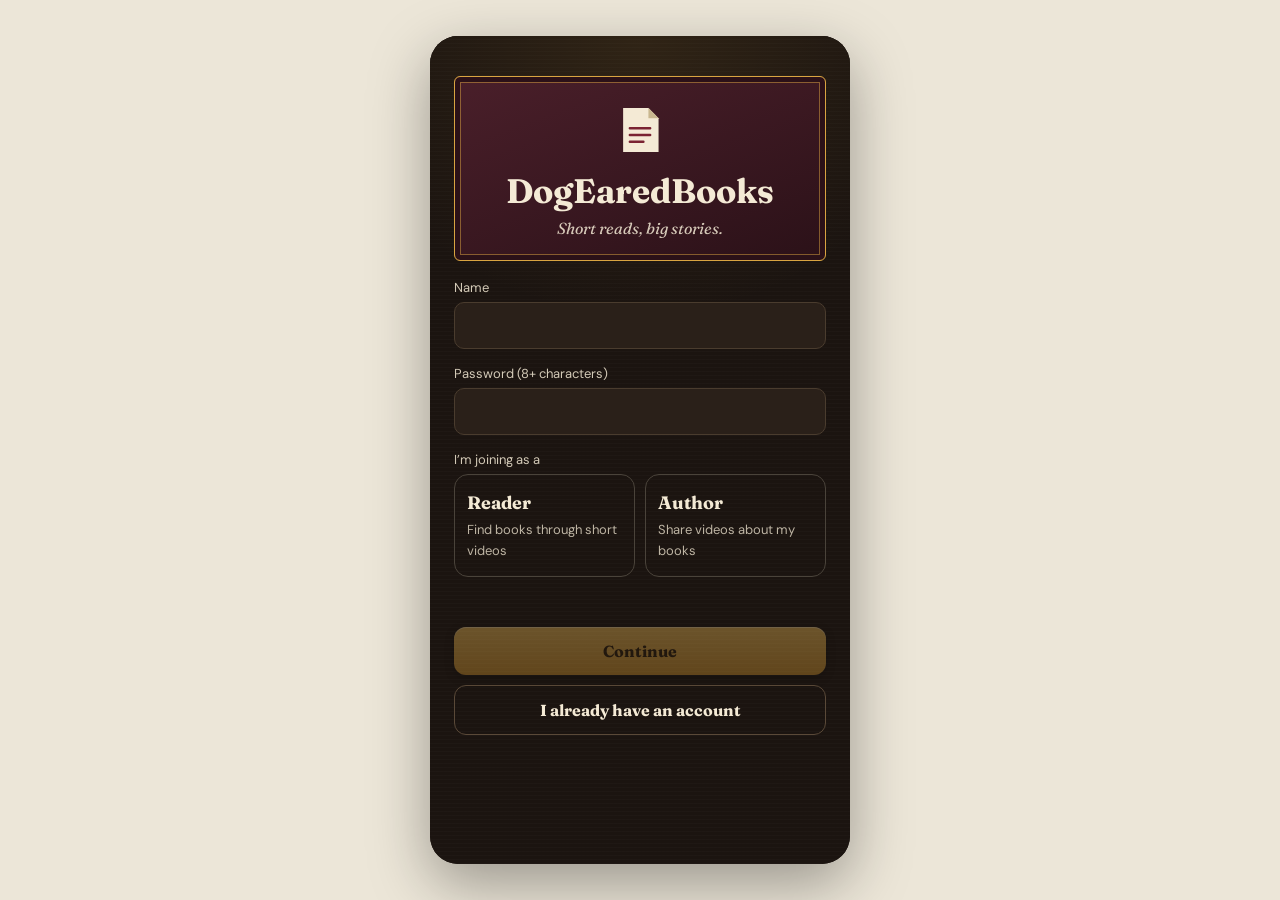
==== index.html @ e0ec37c7 "start" ====
<!DOCTYPE html>
<html lang="en">
<head>
<meta charset="utf-8">
<meta name="viewport" content="width=device-width, initial-scale=1, viewport-fit=cover">
<title>DogEaredBooks</title>
<link rel="icon" href="data:image/svg+xml,%3Csvg xmlns='http://www.w3.org/2000/svg' viewBox='0 0 64 64'%3E%3Cpath d='M12 6h30l12 12v40H12z' fill='%23f4ead5'/%3E%3Cpath d='M42 6v12h12z' fill='%23c9b78f'/%3E%3Cpath d='M20 30h24M20 38h24M20 46h16' stroke='%237a2332' stroke-width='3' stroke-linecap='round'/%3E%3C/svg%3E">
<link href="https://fonts.googleapis.com/css2?family=Fraunces:ital,opsz,wght@0,9..144,500;0,9..144,700&family=DM+Sans:wght@400;500;700&display=swap" rel="stylesheet">
<style>
:root{color-scheme:light dark;--page:#ece6d8;--ink:#1d1a16;--paper:#f6efe0;--accent:#f2b134;
--serif:"Fraunces",Georgia,serif;--sans:"DM Sans",system-ui,-apple-system,sans-serif;
box-sizing:border-box;padding-top:env(safe-area-inset-top,0px);padding-bottom:env(safe-area-inset-bottom,0px)}
@media (prefers-color-scheme:dark){:root:not([data-theme="light"]){--page:#0f0e0c;--ink:#f1ead9}}
:root[data-theme="dark"]{--page:#0f0e0c;--ink:#f1ead9}
*{box-sizing:border-box;margin:0}
html,body{height:100%}
body{background:var(--page);color:var(--ink);font-family:var(--sans);display:flex;justify-content:center;align-items:center}
.phone{position:relative;width:100%;max-width:420px;height:100%;max-height:880px;background:#111;overflow:hidden;color:var(--paper);display:flex;flex-direction:column}
@media(min-width:460px){.phone{height:92%;border-radius:28px;box-shadow:0 20px 60px rgba(0,0,0,.35)}}
.top{position:absolute;top:0;left:0;right:0;z-index:5;display:flex;justify-content:center;gap:20px;padding:16px 0 8px;font-weight:500;font-size:15px;text-shadow:0 1px 6px rgba(0,0,0,.5)}
.top button{background:none;border:0;color:inherit;opacity:.65;font:inherit;padding:4px 2px;cursor:pointer;border-bottom:2px solid transparent}
.top button[aria-selected=true]{opacity:1;border-color:var(--paper)}
.view{flex:1;min-height:0;display:none;position:relative}
.view.on{display:block}
#feed{height:100%;overflow-y:auto;scroll-snap-type:y mandatory;scrollbar-width:none}
#feed::-webkit-scrollbar{display:none}
.card{height:100%;scroll-snap-align:start;scroll-snap-stop:always;position:relative;padding:76px 70px 96px 24px;display:flex;flex-direction:column;justify-content:center;overflow:hidden}
.card video{position:absolute;inset:0;width:100%;height:100%;object-fit:cover;background:#000}
.scrim{position:absolute;inset:0;background:linear-gradient(transparent 55%,rgba(0,0,0,.7));pointer-events:none}
.genre{position:relative;font-size:13px;font-weight:500;opacity:.85;margin-bottom:14px}
.quote{font-family:var(--serif);font-weight:500;font-size:clamp(22px,6vw,29px);line-height:1.32;max-width:34ch}
.quote.long{font-size:clamp(19px,5vw,23px)}
.card.vid .genre{position:absolute;top:62px;left:24px;margin:0;background:rgba(0,0,0,.45);padding:3px 10px;border-radius:99px}
.meta{position:absolute;left:24px;right:80px;bottom:26px}
.who{display:flex;align-items:center;gap:10px;margin-bottom:6px}
.av{width:36px;height:36px;border-radius:50%;background:var(--paper);color:#222;display:grid;place-items:center;font-family:var(--serif);font-weight:700}
.follow{border:1.5px solid var(--paper);background:none;color:inherit;border-radius:99px;padding:3px 12px;font:inherit;font-size:13px;cursor:pointer}
.follow.on{background:var(--paper);color:#222}
.book{font-size:14px;opacity:.92}.book i{font-family:var(--serif)}
.cap{font-size:14px;margin-bottom:6px;line-height:1.35}
.rail{position:absolute;right:12px;bottom:92px;display:flex;flex-direction:column;gap:18px;align-items:center}
.rail button{background:none;border:0;color:inherit;font:inherit;font-size:12px;display:flex;flex-direction:column;align-items:center;gap:3px;cursor:pointer}
.ic{width:46px;height:46px;border-radius:50%;background:rgba(255,255,255,.16);display:grid;place-items:center;transition:transform .15s,background .15s}
.rail button:active .ic{transform:scale(.88)}
.rail svg{width:24px;height:24px;fill:none;stroke:currentColor;stroke-width:2;stroke-linejoin:round;stroke-linecap:round}
.rail .on .ic{background:var(--accent);color:#222}.rail .on svg{fill:currentColor}
.page{height:100%;overflow-y:auto;padding:70px 20px 24px;background:#181613}
.page h2{font-family:var(--serif);font-size:26px;margin-bottom:4px}
.sub{opacity:.68;font-size:14px;margin-bottom:16px;line-height:1.4}
.shelf-item{display:flex;gap:12px;align-items:center;padding:12px;border-radius:10px;margin-bottom:10px}
.spine{width:8px;align-self:stretch;border-radius:3px;background:rgba(255,255,255,.55)}
.shelf-item p{font-family:var(--serif);font-size:15px;line-height:1.35}.shelf-item small{opacity:.8;font-size:12px}
.empty{padding:20px 4px;opacity:.75;line-height:1.5}
label.l{display:block;font-size:13px;margin:16px 0 6px;opacity:.85}
textarea,input[type=text],input[type=password],select{width:100%;background:#26221d;color:var(--paper);border:1px solid #3a342d;border-radius:10px;padding:12px;font:inherit;font-size:16px}
textarea{resize:none;min-height:70px}
.btn{margin-top:20px;width:100%;border:0;border-radius:12px;padding:14px;background:var(--accent);color:#222;font:inherit;font-weight:700;font-size:16px;cursor:pointer}
.btn:disabled{opacity:.4;cursor:not-allowed}
.btn.ghost{background:none;border:1px solid #4a433a;color:var(--paper);margin-top:10px}
.chips{display:flex;flex-wrap:wrap;gap:8px}
.chip{border:1.5px solid #4a433a;background:none;color:var(--paper);border-radius:99px;padding:8px 14px;font:inherit;font-size:14px;cursor:pointer}
.chip[aria-pressed=true]{background:var(--accent);border-color:var(--accent);color:#222;font-weight:700}
.roles{display:grid;grid-template-columns:1fr 1fr;gap:10px}
.role{border:1.5px solid #4a433a;background:none;color:var(--paper);border-radius:14px;padding:16px 12px;font:inherit;text-align:left;cursor:pointer}
.role b{display:block;font-family:var(--serif);font-size:18px;margin-bottom:4px}.role span{font-size:13px;opacity:.75}
.role[aria-pressed=true]{border-color:var(--accent);background:rgba(242,177,52,.14)}
.drop{display:grid;place-items:center;text-align:center;border:1.5px dashed #5a5247;border-radius:14px;min-height:120px;cursor:pointer;padding:14px;font-size:14px;opacity:.9}
.drop input{display:none}
#w-prev{width:100%;max-height:260px;border-radius:12px;background:#000;display:none;margin-top:10px}
.trow{margin-bottom:18px}
.trow div{display:flex;justify-content:space-between;font-size:15px;margin-bottom:6px}
.trow output{opacity:.75;font-size:13px}
input[type=range]{width:100%;accent-color:var(--accent);height:28px}
#auth{position:absolute;inset:0;z-index:40;background:#181613;padding:40px 24px 24px;overflow-y:auto}
#auth h1{font-family:var(--serif);font-size:34px;margin-bottom:6px}
.sheet{position:absolute;left:0;right:0;bottom:0;height:62%;background:#1f1c18;border-radius:20px 20px 0 0;z-index:20;transform:translateY(100%);transition:transform .25s;display:flex;flex-direction:column;padding:16px}
.sheet.open{transform:none}
.sheet header{display:flex;justify-content:space-between;align-items:center;margin-bottom:10px;font-weight:700}
.sheet header button{background:none;border:0;color:inherit;font-size:22px;cursor:pointer}
.cmts{flex:1;overflow-y:auto;font-size:14px;line-height:1.4}
.cmts div{padding:8px 0;border-bottom:1px solid #2f2a24}.cmts b{margin-right:6px}
.send{display:flex;gap:8px;margin-top:10px}
.send button{border:0;border-radius:10px;background:var(--accent);color:#222;font-weight:700;padding:0 16px;font:inherit;cursor:pointer}
.toast{position:absolute;left:50%;top:64px;transform:translateX(-50%) translateY(-20px);background:var(--paper);color:#222;padding:8px 16px;border-radius:99px;font-size:14px;opacity:0;pointer-events:none;transition:.25s;z-index:60;white-space:nowrap}
.toast.show{opacity:1;transform:translateX(-50%)}
button:focus-visible,input:focus-visible,textarea:focus-visible,select:focus-visible,.drop:focus-within{outline:2px solid var(--accent);outline-offset:2px}
.ph{display:flex;gap:14px;align-items:center;margin-bottom:16px}.ph h2{margin:0}.ph small{opacity:.7}
.av.big{width:64px;height:64px;font-size:28px}
.stats{display:flex;gap:8px;margin-bottom:16px}.stats div{flex:1;background:#26221d;border-radius:12px;padding:10px;text-align:center;font-size:12px}.stats b{display:block;font-size:20px;font-family:var(--serif)}
.ptabs{display:flex;border-bottom:1px solid #3a342d;margin-bottom:14px}.ptabs button{flex:1;background:none;border:0;border-bottom:2px solid transparent;color:var(--paper);opacity:.6;padding:10px 0;font:inherit;cursor:pointer}.ptabs button[aria-selected=true]{opacity:1;border-color:var(--accent)}
.snip{border-radius:14px;padding:18px;margin-bottom:12px}.snip p{font-family:var(--serif);font-size:18px;line-height:1.4;margin:6px 0 10px}.snip small{opacity:.8}
.vgrid{display:grid;grid-template-columns:1fr 1fr;gap:10px}.vt video{width:100%;aspect-ratio:9/16;object-fit:cover;background:#000;border-radius:10px}.vt small{display:block;margin-top:4px;opacity:.8;font-size:12px}
.frow{display:flex;align-items:center;gap:10px;padding:8px 0}
.err{color:#ff9d8a;font-size:14px;min-height:20px;margin-top:10px}
.aname{background:none;border:0;color:inherit;font:inherit;font-weight:700;padding:0;cursor:pointer;text-decoration:underline;text-decoration-color:rgba(255,255,255,.4);text-underline-offset:3px}
.quote{white-space:pre-line;overflow-y:auto;min-height:0;overscroll-behavior:contain;scrollbar-width:thin}
.quote.xl{font-size:15px;line-height:1.5;max-width:none}
.snip p{white-space:pre-line}
.back{background:none;border:0;color:var(--paper);font:inherit;font-size:15px;cursor:pointer;padding:4px 0;margin-bottom:12px}
.btn.fbtn{margin:0 0 16px}
.count{font-size:12px;opacity:.65;text-align:right;margin-top:4px}
.top{gap:14px;font-size:14px}
textarea{min-height:150px}
.stale{position:absolute;left:12px;right:12px;bottom:12px;z-index:70;background:#ff9d8a;color:#2a1410;padding:10px 14px;border-radius:12px;font-size:14px;line-height:1.35}
.stale[hidden]{display:none}
.bform{margin-top:18px;padding-top:8px;border-top:1px solid #3a342d}
.shelf-item .chip{padding:6px 12px;font-size:13px}
.cvr{width:30px;height:45px;object-fit:cover;border-radius:3px;margin-right:8px;flex:none}
.cvr.big{width:48px;height:72px;margin-right:0}
.curcvr{display:flex;align-items:center;gap:12px;margin-bottom:8px}
.book{display:flex;align-items:center}
input[type=number]{width:100%;background:#26221d;color:var(--paper);border:1px solid #3a342d;border-radius:10px;padding:12px;font:inherit;font-size:16px}
input[type=file]{width:100%;font:inherit;font-size:14px;color:var(--paper)}
.ptabs button{font-size:13px}
.top{gap:18px}
.rd2{display:flex;gap:10px;align-items:flex-start;font-size:14px;line-height:1.4;cursor:pointer}
.rd2 input{width:20px;height:20px;accent-color:var(--accent);flex:none}
.rd{display:flex;flex-direction:column;align-items:center;gap:3px;font-size:11px;cursor:pointer;min-width:34px}
.rd input{width:22px;height:22px;accent-color:var(--accent)}
.isread{opacity:.65}
.delbtn{margin-top:8px;padding:6px 12px;font-size:13px}
.vt .delbtn{margin-top:4px}
/* ---- book theme: library-at-night palette, parchment pages, brass accents ---- */
:root{--paper:#f4ead5;--accent:#d9a441;--burgundy:#7a2332}
@media (prefers-color-scheme:dark){:root:not([data-theme="light"]){--page:#120d0a}}
:root[data-theme="dark"]{--page:#120d0a}
.phone{background:#1b1410}
.page,#auth{background-color:#1b1410;background-image:radial-gradient(120% 55% at 50% 0%,rgba(217,164,65,.11),transparent 62%),repeating-linear-gradient(0deg,rgba(255,255,255,.014) 0 1px,transparent 1px 4px)}
.page h2,#auth h1,.sheet header,.endbox h3{font-family:var(--serif)}
.page>h2{font-size:28px;letter-spacing:-.2px}
.page>h2::after{content:"";display:block;width:46px;height:2px;margin-top:8px;background:var(--accent);border-radius:2px}
.top{background:linear-gradient(rgba(27,20,16,.92),rgba(27,20,16,0));padding-bottom:16px}
.top button{font-family:var(--serif);font-size:15px;letter-spacing:.2px}
.top button[aria-selected=true]{border-color:var(--accent)}
.av{background:var(--burgundy);color:var(--accent);border:1.5px solid var(--accent)}
.ic{background:rgba(27,20,16,.55);border:1px solid rgba(217,164,65,.35);backdrop-filter:blur(3px)}
.rail .on .ic{background:var(--accent);border-color:var(--accent);color:#2b2118}
.follow{border-color:var(--accent);color:var(--accent)}
.follow.on{background:var(--accent);color:#2b2118}
.btn{font-family:var(--serif);background:linear-gradient(#e4b455,#c98f2e);color:#2b1c0b;box-shadow:0 1px 0 rgba(255,255,255,.35) inset,0 3px 8px rgba(0,0,0,.35)}
.btn.ghost{background:none;color:var(--paper);box-shadow:none;border:1px solid #5a4938}
.chip{font-family:var(--serif);border-color:#5a4938}
textarea,input[type=text],input[type=password],input[type=number],select{background:#2a2019;border-color:#4a3c2e}
.shelf-item{border-radius:6px;border-left:6px solid rgba(255,255,255,.28);box-shadow:0 2px 8px rgba(0,0,0,.4)}
.spine{display:none}
.bact{display:flex;flex-direction:column;gap:6px}
.cvr{box-shadow:0 2px 5px rgba(0,0,0,.5)}
.stats div{background:#2a2019;border:1px solid #3d3025}
.ptabs{border-bottom-color:#4a3c2e}
.ptabs button{font-family:var(--serif)}
.sheet{background:#241b15}
.cmts div{border-color:#3d3025}
.snip{background:var(--paper);color:#2b2118;border-left:8px solid #7a2332;border-radius:4px;box-shadow:0 3px 10px rgba(0,0,0,.4)}
.snip p{font-family:var(--serif)}
.snip .chip{color:#2b2118;border-color:#b9a77f}
.card:not(.vid):not(.end)::before{content:"";position:absolute;inset:0;background:radial-gradient(120% 80% at 50% 40%,transparent 45%,rgba(0,0,0,.45));pointer-events:none}
.card:not(.vid):not(.end) .genre{font-family:var(--serif);font-variant:all-small-caps;letter-spacing:.16em;font-size:14px;text-align:center;opacity:.9}
.card:not(.vid):not(.end) .genre::before,.card:not(.vid):not(.end) .genre::after{content:"";display:inline-block;width:22px;height:1px;background:currentColor;opacity:.5;vertical-align:middle;margin:0 10px}
.card:not(.vid):not(.end) .quote{position:relative;color:#2b2118;max-width:none;padding:24px 22px 24px 28px;border-radius:3px 0 3px 3px;font-size:clamp(18px,5vw,22px);line-height:1.5;clip-path:polygon(0 0,calc(100% - 24px) 0,100% 24px,100% 100%,0 100%);background:linear-gradient(90deg,rgba(0,0,0,.18),transparent 26px),linear-gradient(225deg,transparent 50%,#c9b78f 50%) top right/24px 24px no-repeat,#f4ead5}
.card:not(.vid):not(.end) .quote.long{font-size:clamp(16px,4.4vw,19px)}
.card:not(.vid):not(.end) .quote.xl{font-size:15px;line-height:1.55}
.card:not(.vid):not(.end) .quote::first-letter{float:left;font-size:2.6em;line-height:.9;padding:3px 7px 0 0;color:#7a2332;font-weight:700}
.chbtn{margin-top:8px;border:1px solid var(--accent);background:rgba(27,20,16,.65);color:var(--paper);border-radius:99px;padding:7px 14px;font-family:var(--serif);font-size:13px;cursor:pointer;text-align:left;max-width:100%}
.card.end{background:radial-gradient(100% 60% at 50% 30%,rgba(217,164,65,.12),transparent 70%),#1b1410;align-items:center;text-align:center;padding:76px 28px}
.endbox h3{font-size:26px;margin-bottom:8px}
.endbox p{opacity:.8;line-height:1.5;margin-bottom:18px}
.orn{width:12px;height:12px;border:1.5px solid var(--accent);transform:rotate(45deg);margin:0 auto 20px}
.cover{text-align:center;padding:26px 16px 22px;margin-bottom:18px;border:1px solid var(--accent);border-radius:6px;box-shadow:inset 0 0 0 5px #2b1118,inset 0 0 0 6px rgba(217,164,65,.5);background:linear-gradient(160deg,#4a1f2a,#2b1118)}
.cover h1{margin:8px 0 4px}
.cover .tag{font-family:var(--serif);font-style:italic;opacity:.85;margin:0}
.page.reader{background:#efe3c8;background-image:none;color:#2b2118}
.rbar{display:flex;justify-content:space-between;align-items:center;margin-bottom:6px}
.reader .back,.reader .chip{color:#2b2118}
.reader .chip{border-color:#b9a77f}
.rpage{font-family:var(--serif);line-height:1.7;max-width:34em;margin:0 auto}
.rkick{font-variant:all-small-caps;letter-spacing:.14em;color:#7a2332;margin-bottom:6px}
.rpage h1{font-size:1.7em;line-height:1.2;margin-bottom:6px}
.rby{opacity:.7;font-size:.85em;margin-bottom:22px}
.rbody p{margin-bottom:1em}
.rbody p:first-child::first-letter{float:left;font-size:3.3em;line-height:.85;padding:4px 8px 0 0;color:#7a2332;font-weight:700}
.rend{text-align:center;opacity:.6;margin:28px 0 16px;font-style:italic}
.card:not(.vid):not(.end){padding-bottom:150px}
.card.hasch:not(.vid){padding-bottom:198px}
.phone:has(#v-chapter.on) .top{display:none}
.page.reader{padding-top:0}
.rkick{line-height:1.5}
.rbar{position:sticky;top:0;z-index:2;background:#efe3c8;padding:18px 0 8px;margin-bottom:8px}
.sheet{visibility:hidden;transition:transform .25s,visibility 0s linear .25s}
.sheet.open{visibility:visible;transition:transform .25s}
[data-post]{cursor:pointer}
.vt{position:relative}
.vt::before{content:"";position:absolute;left:calc(50% - 12px);top:36%;border-left:22px solid rgba(255,255,255,.88);border-top:14px solid transparent;border-bottom:14px solid transparent;filter:drop-shadow(0 1px 4px rgba(0,0,0,.6));pointer-events:none;z-index:1}
#postview{height:100%;position:relative}
.pvback{position:absolute;top:14px;left:14px;z-index:8;background:rgba(27,20,16,.75);color:var(--paper)}
.phone:has(#v-post.on) .top{display:none}
img.av{object-fit:cover;display:block}
.avpick{position:relative;display:inline-block;cursor:pointer;flex:none}
.avpick .cam{position:absolute;right:-2px;bottom:-2px;width:22px;height:22px;border-radius:50%;background:var(--accent);color:#2b2118;display:grid;place-items:center;font-size:15px;line-height:1;border:2px solid #1b1410}
.avrm{margin-left:8px}
.shelf-item[data-bookgo]{cursor:pointer}
.chev{opacity:.7;font-size:24px;padding:0 4px}
.flash{animation:flash 1.8s ease 1}
@keyframes flash{0%,55%{box-shadow:0 0 0 3px var(--accent),0 2px 8px rgba(0,0,0,.4)}100%{box-shadow:0 2px 8px rgba(0,0,0,.4)}}
.swgrid{display:grid;grid-template-columns:repeat(3,1fr);gap:10px;margin-bottom:12px}
.sw{border:2px solid #4a3c2e;border-radius:12px;height:66px;color:#fff;font-family:var(--serif);font-size:12px;display:flex;align-items:flex-end;justify-content:center;padding:0 0 6px;cursor:pointer;position:relative;overflow:hidden;text-shadow:0 1px 3px rgba(0,0,0,.8);background-size:cover;background-position:center}
.sw[aria-pressed=true]{border-color:var(--accent);box-shadow:0 0 0 2px rgba(217,164,65,.45)}
.sw input{position:absolute;inset:0;opacity:0;cursor:pointer;width:100%;height:100%}
.bgprev{height:130px;border-radius:12px;margin-bottom:12px;display:grid;place-items:center;border:1px solid #4a3c2e}
.bgprev .mini{background:#f4ead5;color:#2b2118;font-family:var(--serif);font-size:13px;line-height:1.4;padding:12px 14px;width:62%;border-radius:3px;box-shadow:0 4px 12px rgba(0,0,0,.4)}
#feed.custombg .card:not(.vid){background:transparent!important}
#feed.imgbg .card:not(.vid):not(.end)::before{background:linear-gradient(rgba(0,0,0,.4),rgba(0,0,0,.4)),radial-gradient(120% 80% at 50% 40%,transparent 45%,rgba(0,0,0,.45))}
#feed.light .card:not(.vid){color:#2b2118}
#feed.light .rail{color:#f4ead5}
.phone{overflow:hidden;overflow:clip}
.snip .delbtn{display:block;margin-top:10px}
/* ---- custom dropdowns: a themed button that opens a parchment sheet ---- */
.pk-native{position:absolute;opacity:0;pointer-events:none;width:1px;height:1px;padding:0;border:0}
.pkbtn{display:flex;align-items:center;gap:12px;width:100%;text-align:left;background:linear-gradient(#32261c,#291f17);border:1px solid #5a4938;border-radius:12px;padding:11px 14px;color:var(--paper);font-family:var(--serif);font-size:16px;cursor:pointer;box-shadow:0 1px 0 rgba(255,255,255,.05) inset,0 2px 6px rgba(0,0,0,.3)}
.pkbtn:focus-visible{outline:2px solid var(--accent);outline-offset:2px}
.pkbtn .pk-ph{opacity:.6;font-style:italic}
.pkbtn .pk-chev{width:9px;height:9px;border:solid var(--accent);border-width:0 2px 2px 0;transform:rotate(45deg);flex:none;margin:0 4px 3px 0}
.pkbtn .pk-cv{width:28px;height:42px}
.pick{position:absolute;inset:0;z-index:50;display:flex;flex-direction:column;justify-content:flex-end}
.pick[hidden]{display:none}
.pk-bd{position:absolute;inset:0;background:rgba(10,6,4,.62)}
.pk-sheet{position:relative;background:#f4ead5;color:#2b2118;border-radius:18px 18px 0 0;max-height:72%;display:flex;flex-direction:column;box-shadow:0 -10px 30px rgba(0,0,0,.5);animation:pkup .22s ease}
@keyframes pkup{from{transform:translateY(36px);opacity:0}to{transform:none;opacity:1}}
.pk-head{display:flex;justify-content:space-between;align-items:center;padding:16px 18px 10px;font-family:var(--serif);font-size:18px;font-weight:700;border-bottom:1px solid #d8c9a6}
#pk-x{background:none;border:0;font-size:28px;line-height:1;cursor:pointer;color:inherit;padding:0 4px}
.pk-list{overflow-y:auto;position:relative;padding:6px 10px calc(16px + env(safe-area-inset-bottom,0px))}
.pk-grp{font-variant:all-small-caps;letter-spacing:.14em;color:#7a2332;font-family:var(--serif);padding:12px 8px 4px;font-size:14px}
.pk-item{display:flex;align-items:center;gap:12px;width:100%;text-align:left;background:none;border:0;border-radius:10px;padding:10px 8px;cursor:pointer;color:inherit;font-family:var(--serif);font-size:16px}
.pk-item:hover,.pk-item:focus-visible{background:rgba(122,35,50,.09)}
.pk-item.on{background:rgba(217,164,65,.24)}
.pk-item.ph .pk-t{opacity:.6;font-style:italic}
.pk-tx{flex:1;display:flex;flex-direction:column;min-width:0}
.pk-t{line-height:1.25}
.pk-s{font-family:var(--sans);font-size:12px;opacity:.65;margin-top:2px}
.pk-cv{width:34px;height:50px;object-fit:cover;border-radius:3px;box-shadow:0 2px 5px rgba(0,0,0,.4);flex:none}
.pk-ck{width:18px;height:18px;flex:none}
.pk-cvph{display:block;background:linear-gradient(135deg,#7a2332,#4a1f2a);opacity:.85}
.pk-item.on .pk-ck::after{content:"";display:block;width:6px;height:11px;border:solid #7a2332;border-width:0 2.5px 2.5px 0;transform:rotate(45deg) translate(2px,-3px)}
/* ---- book chat rooms ---- */
#profile .ptabs{position:relative;overflow-x:auto;scrollbar-width:none}
#profile .ptabs::-webkit-scrollbar{display:none}
#profile .ptabs button{flex:1 0 auto;padding:10px 12px;white-space:nowrap}
.shelf-item.room{background:#2a2019;cursor:pointer}
.roomic{width:48px;height:72px;border-radius:3px;background:linear-gradient(135deg,#4a1f2a,#2b1118);border:1px solid rgba(217,164,65,.4);flex:none}
.rlast{display:block;opacity:.75;white-space:nowrap;overflow:hidden;text-overflow:ellipsis;margin-top:2px}
.rmeta{display:flex;flex-direction:column;align-items:flex-end;gap:6px;font-size:12px;opacity:.9}
.badge{background:var(--accent);color:#2b2118;border-radius:99px;min-width:20px;padding:2px 7px;text-align:center;font-weight:700}
#room{height:100%;display:flex;flex-direction:column;background:#1b1410}
.rhead{display:flex;align-items:center;gap:10px;padding:14px 14px 10px;border-bottom:1px solid #3d3025}
.rhead .back{margin:0}
.rtitle{display:flex;flex-direction:column;min-width:0}
.rtitle b{font-family:var(--serif);font-size:17px;white-space:nowrap;overflow:hidden;text-overflow:ellipsis}
.rtitle small{opacity:.7}
.rmsgs{flex:1;overflow-y:auto;padding:12px 12px 6px;display:flex;flex-direction:column;gap:10px}
.rnote{text-align:center;font-size:12px;opacity:.6;font-style:italic;padding:6px 12px}
.msg{display:flex;gap:8px;align-items:flex-end;max-width:88%}
.msg.mine{align-self:flex-end;flex-direction:row-reverse}
.msg .av{width:28px;height:28px;font-size:13px}
.mb{background:#2a2019;border:1px solid #3d3025;border-radius:14px 14px 14px 4px;padding:8px 12px;min-width:0}
.msg.mine .mb{background:#4a3a1a;border-color:#6a5326;border-radius:14px 14px 4px 14px}
.mh{display:flex;gap:6px;align-items:center;font-size:12px;margin-bottom:2px}
.mh b{color:var(--accent);font-family:var(--serif)}
.msg.mine .mh b{display:none}
.apill{font-size:10px;letter-spacing:.08em;background:var(--burgundy);color:var(--accent);border-radius:99px;padding:1px 7px;text-transform:uppercase}
.mt{white-space:pre-wrap;overflow-wrap:anywhere;line-height:1.4;font-size:15px}
.mt2{font-size:11px;opacity:.55;margin-top:3px;display:flex;gap:8px;align-items:center}
.mdel{background:none;border:0;color:inherit;cursor:pointer;font-size:16px;line-height:1;padding:0 2px;opacity:.8}
.rbox{display:flex;gap:8px;padding:10px 12px calc(10px + env(safe-area-inset-bottom,0px));border-top:1px solid #3d3025}
.rbox input{flex:1}
.rbox .btn{margin:0;width:auto;padding:0 18px}
.phone:has(#v-room.on) .top{display:none}
/* ---- reader Q&A ---- */
.qbox{position:relative;z-index:1;text-align:center;margin:0 auto 14px;max-width:30em}
.qbox small{display:block;font-variant:all-small-caps;letter-spacing:.14em;opacity:.85;font-family:var(--serif)}
.qbox p{font-family:var(--serif);font-style:italic;font-size:15px;line-height:1.35;margin-top:3px;display:-webkit-box;-webkit-line-clamp:4;-webkit-box-orient:vertical;overflow:hidden}
.card.vid .qbox{position:absolute;top:100px;left:24px;right:80px;z-index:2;text-align:left;background:rgba(27,20,16,.66);border-left:3px solid var(--accent);border-radius:8px;padding:8px 12px;margin:0}
.top button.dot::after{content:"";display:inline-block;width:7px;height:7px;border-radius:50%;background:var(--accent);margin-left:5px;vertical-align:super}
.badge.sm{font-size:11px;min-width:16px;padding:1px 5px;margin-left:4px;display:inline-block}
.qa{background:#2a2019;border:1px solid #3d3025;border-radius:12px;padding:14px;margin-bottom:12px}
.qa[data-post]{cursor:pointer}
.qq{font-family:var(--serif);font-style:italic;line-height:1.4;margin:2px 0}
.qa small{opacity:.7}
.qacts{display:flex;flex-wrap:wrap;gap:8px;margin-top:10px}
.qans{margin-top:10px;padding-top:10px;border-top:1px dashed #4a3c2e;font-size:14px;line-height:1.45}
.ptri{display:inline-block;border-left:9px solid var(--accent);border-top:6px solid transparent;border-bottom:6px solid transparent;margin-right:8px;vertical-align:middle}
.resp .rh{display:flex;align-items:center;gap:10px;margin-bottom:8px}
.newtag{background:var(--accent);color:#2b2118;border-radius:99px;font-size:10px;font-weight:700;padding:2px 8px;letter-spacing:.06em}
.askbox textarea{min-height:90px}
.replybar{display:flex;gap:12px;align-items:center;justify-content:space-between;background:rgba(217,164,65,.14);border:1px solid rgba(217,164,65,.5);border-radius:12px;padding:10px 14px;margin:0 0 14px}
.replybar small{opacity:.8}
.replybar p{font-family:var(--serif);font-style:italic;margin-top:2px;max-height:4.2em;overflow:hidden}
.rsz{display:flex;align-items:center;gap:8px}
.rsz input{width:104px;accent-color:#7a2332;height:28px}
@media(prefers-reduced-motion:reduce){*{transition:none!important}}
</style>
</head>
<body>
<div class="phone">
  <nav class="top" id="tabs" role="tablist"></nav>
  <section class="view on" id="v-feed"><div id="feed"></div></section>
  <section class="view" id="v-tune"><div class="page"><h2>Tune your feed</h2><div class="ptabs" id="tunetabs" role="tablist"><button role="tab" data-tt="genres" aria-selected="true">Genres</button><button role="tab" data-tt="look" aria-selected="false">Feed background</button></div><div id="tunegen"><p class="sub">Slide each genre up to see more of it, or down to see less. At 0 it’s hidden. Liking a video also nudges its genres up.</p><div id="tune"></div></div><div id="bgwrap" style="display:none"><p class="sub">Choose what sits behind your snippets, or use your own photo.</p><div id="bgpick"></div></div></div></section>
  <section class="view" id="v-profile"><div class="page" id="profile"></div></section>
  <section class="view" id="v-room"><div id="room"></div></section>
  <section class="view" id="v-post"><div id="postview"></div></section>
  <section class="view" id="v-chapter"><div class="page reader" id="chapter"></div></section>
  <section class="view" id="v-author"><div class="page" id="author"></div></section>
  <section class="view" id="v-write"><div class="page">
    <h2>Post a video or snippet</h2><p class="sub">Add a video, or skip it and write a snippet of up to 250 words. Then tag the genres your book belongs to.</p><div id="w-reply" class="replybar" style="display:none"><div><small>Replying to a reader’s question</small><p id="w-reply-q"></p></div><button type="button" class="chip" id="w-reply-x">Cancel</button></div>
    <label class="drop" id="drop"><input type="file" id="w-file" accept="video/*"><span id="drop-t">Tap to choose or record a video</span></label>
    <video id="w-prev" controls playsinline muted></video>
    <label class="l" for="w-cap">Caption or snippet</label><textarea id="w-cap" placeholder="What’s your book about, or paste a favorite passage."></textarea><div class="count" id="w-n"></div>
    <label class="l" for="w-book">Book</label><select id="w-book"></select><input type="text" id="w-other" placeholder="Title of the book" style="display:none;margin-top:8px"><p class="sub" id="w-hint" style="margin:8px 0 0"></p><div id="w-chwrap" style="display:none"><label class="l" for="w-chapter">Attach a chapter (optional)</label><select id="w-chapter"></select><p class="sub" id="w-chhint" style="margin:8px 0 0"></p></div>
    <label class="l" id="tag-l">Genre tags (pick up to 3)</label><div class="chips" id="w-tags" role="group" aria-labelledby="tag-l"></div>
    <button class="btn" id="w-post" disabled>Post</button>
  </div></section>
  <aside class="sheet" id="sheet" aria-label="Comments">
    <header><span id="s-title">Comments</span><button id="s-close" aria-label="Close comments">×</button></header>
    <div class="cmts" id="cmts"></div>
    <div class="send"><input type="text" id="c-in" placeholder="Add a comment" maxlength="140"><button id="c-send">Send</button></div>
  </aside>
  <div id="auth"></div>
  <div class="pick" id="pick" hidden><div class="pk-bd"></div><div class="pk-sheet" role="listbox"><div class="pk-head"><span id="pk-title">Choose</span><button type="button" id="pk-x" aria-label="Close">×</button></div><div class="pk-list" id="pk-list"></div></div></div>
  <div class="toast" id="toast" role="status"></div>
  <div class="stale" id="stale" hidden role="alert">Your server is out of date. Replace server.js with the newest version and restart it. Tap to dismiss.</div>
</div>
<script>
var G={"Fantasy":"#3d2447","Mystery":"#1c3a4a","Romance":"#7a2332","Sci-fi":"#17433f","Literary":"#4a3a1a","Horror":"#2b2b2b","Poetry":"#2e3466","Thriller":"#4a1f12","Historical":"#5a4630","Young adult":"#1f4d73"};
var GN=Object.keys(G);
var $=function(s){return document.querySelector(s)};
var tok=null;try{tok=localStorage.getItem("deb_token")}catch(e){}
var NATIVE=!!(window.Capacitor&&window.Capacitor.isNativePlatform&&window.Capacitor.isNativePlatform());
var BASE="";try{if(NATIVE)BASE=localStorage.getItem("deb_server")||""}catch(e){}
var user=null,w={},posts=[],dirty=true,current=null,ptab="snippets",aRole=null,tags=[],lastView=null,wt=null,prevUrl=null,curTab="videos",feedType="videos",viewing=null,aptab="snippets",myBooks=[],editBook=null,bgenres=[],stab="snippets",topBooks=[],feedMore=0,chBook=null,editCh=null,rsize=18,viewPost=null,focusBook=null,curRoom=null,roomLast=0,roomTimer=null,chatRooms=[],pkSel=null,replyTo=null,qaList=[],respData={responses:[],waiting:[]};
try{var sv0=+localStorage.getItem("deb_rsize");if(sv0>=14&&sv0<=30)rsize=sv0}catch(e){}
var ic={heart:'<path d="M12 21s-8-5.2-8-11a4.5 4.5 0 0 1 8-2.8A4.5 4.5 0 0 1 20 10c0 5.8-8 11-8 11z"/>',chat:'<path d="M21 12a8 8 0 0 1-11.6 7.1L4 20l1-4.6A8 8 0 1 1 21 12z"/>',mark:'<path d="M6 3h12v18l-6-4-6 4z"/>',share:'<path d="M4 12v7h16v-7M12 3v12M7 8l5-5 5 5"/>',trash:'<path d="M4 7h16M10 11v6M14 11v6M6 7l1 13h10l1-13M9 7V4h6v3"/>'};
function esc(s){return String(s).replace(/[&<>"]/g,function(c){return{"&":"&amp;","<":"&lt;",">":"&gt;",'"':"&quot;"}[c]})}
function fmt(n){return n>=1000?(n/1000).toFixed(n>=10000?0:1).replace(".0","")+"K":String(n)}
function toast(t){var e=$("#toast");e.textContent=t;e.classList.add("show");clearTimeout(toast.t);toast.t=setTimeout(function(){e.classList.remove("show")},1900)}
function store(t){try{if(t)localStorage.setItem("deb_token",t);else localStorage.removeItem("deb_token")}catch(e){}}
async function api(p,m,b){
 var r;try{r=await fetch(BASE+p,{method:m||"GET",headers:Object.assign({"Content-Type":"application/json"},tok?{Authorization:"Bearer "+tok}:{}),body:b?JSON.stringify(b):undefined})}catch(x){throw new Error("Can’t reach the server. Check the address and your connection.")}
 var d={};try{d=await r.json()}catch(e){}
 if(!r.ok){if(r.status===401&&tok&&user){signOut();toast("Please sign in again")}throw new Error(d.error||"Something went wrong")}
 return d}
function byId(id){return posts.filter(function(p){return p.id==id})[0]||(viewPost&&viewPost.id==id?viewPost:null)}
function anm(id,n){return '<button class="aname" data-author="'+id+'">'+esc(n)+'</button>'}
function delBtn(p){return user&&p.author.id===user.id?'<button class="chip delbtn" data-pdel="'+p.id+'">Delete</button>':""}
function avHTML(url,name,cls){return url?'<img class="av'+(cls?" "+cls:"")+'" src="'+esc(BASE+url)+'" alt="">':'<span class="av'+(cls?" "+cls:"")+'">'+esc((name||"?")[0])+'</span>'}
function railHTML(p){
 function b(a,cls,i,l){return '<button data-a="'+a+'" class="'+cls+'" aria-label="'+a+'"><span class="ic"><svg viewBox="0 0 24 24">'+ic[i]+'</svg></span>'+l+'</button>'}
 return '<div class="rail">'+b("like",p.liked?"on":"","heart",fmt(p.likes))+b("comment","","chat",p.comments)+b("save",p.saved?"on":"","mark",p.saved?"Saved":"Save")+b("share","","share","Share")+(user&&p.author.id===user.id?b("delete","","trash","Delete"):"")+'</div>'}
function followHTML(p){return '<button class="follow'+(p.following?' on':'')+'" data-a="follow">'+(p.following?'Following':'Follow')+'</button>'}
function cardHTML(p){
 var v=!!p.videoUrl,bg=v?'#000':G[p.genres[0]];
 return '<article class="card'+(v?' vid':'')+(p.chapter?' hasch':'')+'" data-id="'+p.id+'" style="background:'+bg+'">'+
 (v?'<video src="'+esc(BASE+p.videoUrl)+'" playsinline loop muted preload="metadata"></video><div class="scrim"></div>':'')+
 (p.question?'<div class="qbox"><small>A reader asked</small><p>“'+esc(p.question.body)+'”</p></div>':'')+'<div class="genre">'+p.genres.map(esc).join(" / ")+'</div>'+
 (v?'':'<p class="quote'+(p.caption.length>600?' long xl':p.caption.length>150?' long':'')+'">'+esc(p.caption)+'</p>')+
 '<div class="meta">'+(v&&p.caption?'<p class="cap">'+esc(p.caption)+'</p>':'')+
 '<div class="who">'+avHTML(p.author.avatarUrl,p.author.name)+anm(p.author.id,p.author.name)+followHTML(p)+'</div>'+
 '<div class="book">'+(p.coverUrl?'<img class="cvr" src="'+esc(BASE+p.coverUrl)+'" alt="">':'')+'<span>'+(p.book?'From <i>'+esc(p.book)+'</i>':'Reader Q&amp;A')+''+(p.series?' · '+esc(p.series.name)+(p.series.kind==="optional"?' · Optional':p.series.kind==="side"?' · Side story':p.series.no?' #'+p.series.no:''):'')+'</span></div>'+(p.chapter?'<button class="chbtn" data-chapter="'+p.chapter.id+'">'+(p.chapter.magnet?'Free reader magnet chapter':'Read a free chapter')+' · '+esc(p.chapter.title)+'</button>':'')+'</div>'+railHTML(p)+'</article>'}
function countView(c){if(!user||!c.dataset.id||lastView===c.dataset.id)return;lastView=c.dataset.id;api("/api/posts/"+c.dataset.id+"/view","POST").catch(function(){})}
var io=new IntersectionObserver(function(es){es.forEach(function(e){if(e.isIntersecting)countView(e.target);var v=e.target.querySelector("video");if(!v)return;if(e.isIntersecting){var pr=v.play();if(pr&&pr.catch)pr.catch(function(){})}else v.pause()})},{threshold:.6});
function endCardHTML(){
 var more=feedMore>0,kind=feedType==="videos"?"videos":"snippets";
 return '<article class="card end"><div class="endbox"><div class="orn"></div><h3>'+(more?"There’s more to read":posts.length?"You’re all caught up":"Nothing new right now")+'</h3><p>'+(more?"More "+kind+" are waiting for you.":"You’ve seen every "+kind.slice(0,-1)+" for now. Check back later, or start over to see them again.")+'</p><button class="btn" data-end="'+(more?"more":"reset")+'">'+(more?"Load more":"Start over")+'</button></div></article>'}
async function renderFeed(){
 var d;try{d=await api("/api/feed?type="+(feedType==="videos"?"video":"snippet"))}catch(e){toast(e.message);return}
 posts=d.posts.filter(function(p){return feedType==="videos"?!!p.videoUrl:!p.videoUrl});feedMore=d.remaining||0;
 $("#feed").innerHTML=posts.map(cardHTML).join("")+endCardHTML();
 document.querySelectorAll(".card").forEach(function(c){io.observe(c)});$("#feed").scrollTop=0;dirty=false}
async function cardClick(e){
 if(e.target.closest("[data-author],[data-chapter]"))return;
 var en=e.target.closest("[data-end]");
 if(en){if(en.dataset.end==="reset"){try{await api("/api/me/seen?type="+(feedType==="videos"?"video":"snippet"),"DELETE")}catch(x){toast(x.message);return}}await renderFeed();return}
 var card=e.target.closest(".card");if(!card)return;
 var b=e.target.closest("button[data-a]");
 if(!b){var v=card.querySelector("video");if(v){v.muted=!v.muted;toast(v.muted?"Sound off":"Sound on")}return}
 var p=byId(card.dataset.id),a=b.dataset.a;
 try{
  if(a==="like"||a==="save"){var on=a==="like"?p.liked:p.saved;var d=await api("/api/posts/"+p.id+"/"+a,on?"DELETE":"POST");Object.assign(p,d.post);document.querySelectorAll('.card[data-id="'+p.id+'"] .rail').forEach(function(r){r.outerHTML=railHTML(p)});if(a==="save")toast(p.saved?"Saved to your shelf":"Removed from shelf")}
  else if(a==="follow"){
   if(p.author.id===user.id){toast("That’s you");return}
   var was=p.following;await api("/api/users/"+p.author.id+"/follow",was?"DELETE":"POST");
   document.querySelectorAll(".card[data-id]").forEach(function(cd){var q=byId(cd.dataset.id);if(q&&q.author.id===p.author.id){q.following=!was;var f=cd.querySelector(".follow");if(f)f.outerHTML=followHTML(q)}});p.following=!was;
   toast(was?"Unfollowed":"Following "+p.author.name)}
  else if(a==="share"){var t=(p.caption?p.caption+" — ":"")+p.author.name+(p.book?", "+p.book:"");try{await navigator.clipboard.writeText(t);toast("Copied")}catch(x){toast("Copy not available here")}}
  else if(a==="delete"){await delPost(p.id)}
  else if(a==="comment"){current=p;openSheet()}
 }catch(err){toast(err.message)}
}
$("#feed").addEventListener("click",cardClick);
$("#postview").addEventListener("click",cardClick);
async function openSheet(){
 $("#sheet").classList.add("open");var d;
 try{d=await api("/api/posts/"+current.id+"/comments")}catch(e){toast(e.message);return}
 current.comments=d.comments.length;$("#s-title").textContent=d.comments.length+" comments";
 $("#cmts").innerHTML=d.comments.length?d.comments.map(function(c){return '<div><b>'+esc(c.author)+'</b>'+esc(c.body)+'</div>'}).join(""):'<p class="empty">No comments yet. Be the first to share a reaction.</p>'}
$("#s-close").onclick=function(){$("#sheet").classList.remove("open");var r=current&&document.querySelector('.card[data-id="'+current.id+'"] .rail');if(r)r.outerHTML=railHTML(current)};
$("#c-send").onclick=async function(){var v=$("#c-in").value.trim();if(!v||!current)return;try{await api("/api/posts/"+current.id+"/comments","POST",{body:v});$("#c-in").value="";openSheet()}catch(e){toast(e.message)}};
$("#c-in").addEventListener("keydown",function(e){if(e.key==="Enter")$("#c-send").click()});
function lab(v){return v==0?"Hidden":v<3?"Rarely":v<6?"Sometimes":v<9?"Often":"Always"}
async function renderTune(){
 try{w=(await api("/api/me")).weights}catch(e){}
 $("#tune").innerHTML=GN.map(function(g){var v=w[g]==null?3:w[g];return '<div class="trow"><div><span>'+g+'</span><output id="o-'+g.replace(" ","")+'">'+lab(v)+'</output></div><input type="range" min="0" max="10" step="0.1" value="'+v+'" data-g="'+g+'" aria-label="'+g+' weight"></div>'}).join("")}
function saveW(){return api("/api/me/weights","PUT",{weights:w}).catch(function(x){toast(x.message)})}
$("#tune").addEventListener("input",function(e){var g=e.target.dataset.g;if(!g)return;w[g]=+e.target.value;$("#o-"+g.replace(" ","")).textContent=lab(w[g]);dirty=true;clearTimeout(wt);wt=setTimeout(function(){wt=null;saveW()},400)});
function vidTile(p){return '<div class="vt" data-post="'+p.id+'"><video src="'+esc(BASE+p.videoUrl)+'#t=0.1" muted playsinline preload="metadata"></video><small>'+esc(p.book||"Reader Q&A")+'</small>'+delBtn(p)+'</div>'}
function snipHTML(p){return '<article class="snip" data-post="'+p.id+'" style="border-left-color:'+G[p.genres[0]]+'"><small>'+p.genres.map(esc).join(" / ")+'</small><p>'+esc(p.caption)+'</p><small>'+(p.book?'From <i>'+esc(p.book)+'</i> by ':'Answer from ')+anm(p.author.id,p.author.name)+'</small>'+delBtn(p)+'</article>'}
function likedHTML(sn,vd){
 if(!sn.length&&!vd.length)return '<p class="empty">Nothing liked yet. Tap the heart on a video or snippet and it will show up here.</p>';
 return (vd.length?'<p class="sub">Videos</p><div class="vgrid">'+vd.map(vidTile).join("")+'</div>':'')+(sn.length?'<p class="sub" style="margin-top:16px">Snippets</p>'+sn.map(snipHTML).join(""):'')}
function readSum(list){var n=list.filter(function(v){return v.read}).length;return "Ranked by how many of each book’s posts you’ve seen. Tick the ones you’ve read to join their chats ("+n+" of "+list.length+")."}
function booksHTML(list){
 if(!list.length)return '<p class="empty">Books you keep coming back to will appear here. Scroll through your feed and DogEaredBooks counts which books you view most.</p>';
 return '<p class="sub" id="read-sum">'+readSum(list)+'</p>'+list.map(function(v,i){return '<div class="shelf-item'+(v.read?' isread':'')+'" data-bookgo="'+i+'" style="background:'+G[v.genres[0]]+'"><label class="rd"><input type="checkbox" data-read="'+i+'"'+(v.read?' checked':'')+' aria-label="I have read '+esc(v.book)+'"><span>Read</span></label><div style="flex:1"><p>'+esc(v.book)+'</p><small>'+anm(v.aid,v.author)+' · '+v.genres.map(esc).join(" / ")+' · '+v.views+(v.views===1?" post seen":" posts seen")+'</small></div>'+(v.read?'<button class="chip" data-chat="'+i+'">Chat</button>':'')+'<span class="chev" aria-hidden="true">›</span></div>'}).join("")}
function peopleHTML(d){
 function rows(l,none,c){return l.length?l.map(function(n){return '<div class="frow">'+avHTML(n.avatarUrl,n.name)+(c?anm(n.id,n.name):esc(n.name))+'</div>'}).join(""):'<p class="empty" style="padding-top:0">'+none+'</p>'}
 return '<p class="sub">Followers</p>'+rows(d.followers,"No followers yet. People who follow you will appear here.")+'<p class="sub">Following</p>'+rows(d.following,"You aren’t following anyone yet. Tap Follow on a post to add authors here.",true)}
async function renderProfile(){
 var d;try{d=await api("/api/me/profile")}catch(e){toast(e.message);return}
 if(ptab==="chats"){try{chatRooms=(await api("/api/me/rooms")).rooms}catch(e){chatRooms=[]}}
 if(ptab==="qa"){try{qaList=(await api("/api/me/questions")).questions}catch(e){qaList=[]}}
 if(ptab==="responses"){try{respData=await api("/api/me/responses")}catch(e){respData={responses:[],waiting:[]}}}
 var au=user.role==="author";
 var cnt={qa:d.counts&&d.counts.open,responses:d.counts&&d.counts.responses};if(au&&(ptab==="liked"||ptab==="books"||ptab==="responses"))ptab="snippets";if(!au&&(ptab==="snippets"||ptab==="videos"||ptab==="mybooks"||ptab==="qa"))ptab="liked";
 var src=au?d.posts:d.liked,sn=src.filter(function(p){return !p.videoUrl}),vd=src.filter(function(p){return p.videoUrl});
 var h='<div class="ph"><label class="avpick" title="Change profile photo">'+avHTML(user.avatarUrl,user.name,"big")+'<span class="cam" aria-hidden="true">+</span><input type="file" id="av-file" accept="image/*" hidden></label><div><h2>'+esc(user.name)+'</h2><small>'+(au?"Author":"Reader")+'</small>'+(user.avatarUrl?' <button class="chip avrm" id="av-rm">Remove photo</button>':'')+'</div></div>'+
 '<div class="stats"><div><b>'+d.followers.length+'</b>Followers</div><div><b>'+d.following.length+'</b>Following</div><div><b>'+src.length+'</b>'+(au?"Posts":"Liked")+'</div></div>'+
 '<div class="ptabs" role="tablist">'+(au?[["snippets","Snippets"],["videos","Videos"],["mybooks","Books"],["saved","Saved"],["chats","Chats"],["qa","Q&A"],["people","Followers"]]:[["liked","Liked"],["books","Top books"],["saved","Saved"],["responses","Responses"],["chats","Chats"],["people","Followers"]]).map(function(x){return '<button role="tab" data-pt="'+x[0]+'" aria-selected="'+(ptab===x[0])+'">'+x[1]+(cnt[x[0]]?' <span class="badge sm">'+cnt[x[0]]+'</span>':'')+'</button>'}).join("")+'</div>';
 if(ptab==="liked")h+=likedHTML(sn,vd);
 else if(ptab==="books"){topBooks=d.frequentBooks||[];h+=booksHTML(topBooks)}
 else if(ptab==="mybooks"){myBooks=d.books||[];if(chBook)chBook=myBooks.filter(function(b){return b.id===chBook.id})[0]||null;h+=chBook?chaptersHTML(chBook):myBooksHTML(myBooks)}
 else if(ptab==="saved")h+=savedHTML(d);
 else if(ptab==="chats")h+=roomsHTML(chatRooms);
 else if(ptab==="qa")h+=qaInboxHTML(qaList);
 else if(ptab==="responses")h+=responsesHTML(respData);
 else if(ptab==="snippets")h+=sn.length?sn.map(snipHTML).join(""):'<p class="empty">No snippets yet. Open Post, skip the video and write a snippet.</p>';
 else if(ptab==="videos")h+=vd.length?'<div class="vgrid">'+vd.map(vidTile).join("")+'</div>':'<p class="empty">No videos yet. Open Post to share your first one.</p>';
 else h+=peopleHTML(d);
 $("#profile").innerHTML=h+'<button class="btn ghost" id="p-out">Sign out</button>';if(ptab==="mybooks"&&!chBook)chips($("#b-genres"),bgenres,3,function(){});updCount();enhanceSelects($("#profile"));
 var pt=$("#profile .ptabs"),sb=$("#profile .ptabs [aria-selected=true]");if(pt&&sb)pt.scrollLeft=Math.max(0,sb.offsetLeft-(pt.clientWidth-sb.offsetWidth)/2)}
$("#profile").addEventListener("click",async function(e){
 var t=e.target.closest("[data-pt]");if(t){ptab=t.dataset.pt;chBook=null;editCh=null;editBook=null;bgenres.length=0;renderProfile();return}
 var qr=e.target.closest("[data-qreply]");if(qr){var qi=qaList.filter(function(x){return String(x.id)===qr.dataset.qreply})[0];if(qi){replyTo={id:qi.id,body:qi.body,kind:qr.dataset.kind};go("write")}return}
 var qd=e.target.closest("[data-qdel]");if(qd){if(!confirm("Remove this question?"))return;try{await api("/api/questions/"+qd.dataset.qdel,"DELETE");renderProfile()}catch(x){toast(x.message)}return}
 var rmx=e.target.closest("[data-room]");if(rmx){openRoom(+rmx.dataset.room);return}
 var chx=e.target.closest("[data-chat]");if(chx){var tb2=topBooks[+chx.dataset.chat];try{var rr=await api("/api/rooms/open","POST",{aid:tb2.aid,book:tb2.book});openRoom(rr.room.id)}catch(x){toast(x.message)}return}
 var bgo=e.target.closest("[data-bookgo]");if(bgo&&!e.target.closest(".rd,a,button,input,[data-author]")){var tb=topBooks[+bgo.dataset.bookgo];openAuthor(tb.aid,{book:tb.book});return}
 if(e.target.id==="av-rm"){try{await api("/api/me/avatar","DELETE");user.avatarUrl=null;renderProfile()}catch(x){toast(x.message)}return}
 var cb=e.target.closest("[data-chbook]");if(cb){chBook=myBooks.filter(function(b){return String(b.id)===cb.dataset.chbook})[0];editCh=null;renderProfile();return}
 if(e.target.closest("[data-chback]")){chBook=null;editCh=null;renderProfile();return}
 var ce=e.target.closest("[data-ched]");if(ce){try{editCh=(await api("/api/chapters/"+ce.dataset.ched)).chapter}catch(x){toast(x.message);return}renderProfile();return}
 var cd=e.target.closest("[data-chdel]");if(cd){if(!confirm("Delete this chapter? Posts using it will lose the chapter link."))return;try{await api("/api/chapters/"+cd.dataset.chdel,"DELETE");editCh=null;renderProfile()}catch(x){toast(x.message)}return}
 if(e.target.id==="c-cancel"){editCh=null;renderProfile();return}
 if(e.target.id==="c-save"){var ct=$("#c-title").value.trim(),cbody=$("#c-body").value;
  if(!ct||!cbody.trim()){$("#c-err").textContent="Add a title and the chapter text.";return}
  if(wc(cbody)>10000){$("#c-err").textContent="That’s over 10,000 words. Split it into two chapters.";return}
  try{if(editCh)await api("/api/chapters/"+editCh.id,"PUT",{title:ct,body:cbody});else await api("/api/me/books/"+chBook.id+"/chapters","POST",{title:ct,body:cbody});editCh=null;toast("Chapter saved");renderProfile()}catch(x){$("#c-err").textContent=x.message}return}
 if(e.target.id==="p-out"){signOut();return}
 var st=e.target.closest("[data-st]");if(st){stab=st.dataset.st;renderProfile();return}
 var ed=e.target.closest("[data-bedit]");if(ed){editBook=myBooks.filter(function(b){return String(b.id)===ed.dataset.bedit})[0];bgenres.length=0;editBook.genres.forEach(function(g){bgenres.push(g)});renderProfile();return}
 var dl=e.target.closest("[data-bdel]");if(dl){if(!confirm("Delete this book? Your existing posts stay up."))return;try{await api("/api/me/books/"+dl.dataset.bdel,"DELETE");editBook=null;bgenres.length=0;renderProfile()}catch(x){toast(x.message)}return}
 if(e.target.id==="b-cancel"){editBook=null;bgenres.length=0;renderProfile();return}
 if(e.target.id==="b-save"){
  var title=$("#b-title").value.trim();if(!title||!bgenres.length){$("#b-err").textContent="Add a title and pick 1 to 3 genres.";return}
  var sv=$("#b-series").value,sname=sv==="__new"?$("#b-newseries").value.trim():sv;
  if(sv==="__new"&&!sname){$("#b-err").textContent="Name your new series.";return}
  if($("#b-cover").files[0]&&$("#b-cover").files[0].size>5*1024*1024){$("#b-err").textContent="That image is over 5 MB. Choose a smaller one.";return}
  var f=$("#b-cover").files[0],body={title:title,genres:bgenres.slice(),series:sname,seriesKind:sname?$("#b-kind").value:null,seriesNo:sname&&$("#b-kind").value==="numbered"?(+$("#b-no").value||null):null,magnet:!!(sname&&$("#b-magnet").checked)},saved;
  try{saved=(editBook?await api("/api/me/books/"+editBook.id,"PUT",body):await api("/api/me/books","POST",body)).book}catch(x){$("#b-err").textContent=x.message;return}
  var msg="Book saved";
  if(f){try{var r=await fetch(BASE+"/api/me/books/"+saved.id+"/cover",{method:"PUT",headers:{Authorization:"Bearer "+tok,"Content-Type":f.type},body:f});if(!r.ok){var er={};try{er=await r.json()}catch(z){}msg="Book saved, but the cover failed: "+(er.error||"upload error")}}catch(z){msg="Book saved, but the cover failed to upload"}}
  editBook=null;bgenres.length=0;toast(msg);renderProfile()}
 if(e.target.id==="b-rmcover"){try{await api("/api/me/books/"+editBook.id+"/cover","DELETE");editBook.coverUrl=null;renderProfile()}catch(x){toast(x.message)}}});
$("#profile").addEventListener("change",function(e){
 if(e.target.id==="av-file"){var af=e.target.files[0];if(af)uploadAvatar(af);return}
 var rd=e.target.dataset?e.target.dataset.read:undefined;
 if(rd!==undefined){var bk=topBooks[+rd],on=e.target.checked,row=e.target.closest(".shelf-item"),box=e.target;
  bk.read=on;row.classList.toggle("isread",on);$("#read-sum").textContent=readSum(topBooks);
  api("/api/me/read","PUT",{aid:bk.aid,book:bk.book,read:on}).then(function(){toast(on?"You’ve joined the chat for “"+bk.book+"”":"You left the chat for “"+bk.book+"”");chatChip(row,bk,rd)}).catch(function(x){bk.read=!on;box.checked=!on;row.classList.toggle("isread",!on);$("#read-sum").textContent=readSum(topBooks);toast(x.message)});return}
 if(e.target.id==="b-kind"){$("#b-numWrap").style.display=e.target.value==="numbered"?"block":"none";return}
 if(e.target.id!=="b-series")return;
 var v=e.target.value;$("#b-newseries").style.display=v==="__new"?"block":"none";$("#b-noWrap").style.display=v?"block":"none";$("#b-magWrap").style.display=v?"block":"none";
 if(v&&!$("#b-no").value){var mx=0;myBooks.forEach(function(b){if(b.series===v&&b.seriesNo>mx)mx=b.seriesNo});$("#b-no").value=mx+1}});
function toggleFollowLocal(id,now){posts.forEach(function(q){if(q.author.id===id){q.following=now;var c=document.querySelector('.card[data-id="'+q.id+'"] .follow');if(c)c.outerHTML=followHTML(q)}})}
async function openAuthor(id,opt){
 if(id===user.id){go("profile");return}
 document.querySelectorAll("video").forEach(function(v){v.pause()});
 document.querySelectorAll(".view").forEach(function(v){v.classList.remove("on")});$("#v-author").classList.add("on");$("#sheet").classList.remove("open");
 $("#author").innerHTML='<p class="empty">Loading…</p>';
 try{viewing=await api("/api/users/"+id+"/profile")}catch(e){toast(e.message);go(curTab);return}
 aptab=opt&&opt.book?"books":"snippets";focusBook=opt&&opt.book||null;renderAuthor()}
function renderAuthor(){
 var d=viewing,sn=d.posts.filter(function(p){return !p.videoUrl}),vd=d.posts.filter(function(p){return p.videoUrl});
 var h='<button class="back" data-ab="back">← Back</button><div class="ph">'+avHTML(d.author.avatarUrl,d.author.name,"big")+'<div><h2>'+esc(d.author.name)+'</h2><small>Author</small></div></div>'+
 '<button class="btn fbtn'+(d.following?' ghost':'')+'" data-ab="follow">'+(d.following?'Following':'Follow')+'</button>'+
 '<div class="stats"><div><b>'+d.followers+'</b>Followers</div><div><b>'+sn.length+'</b>Snippets</div><div><b>'+vd.length+'</b>Videos</div></div>'+
 '<div class="ptabs" role="tablist">'+[["snippets","Snippets"],["videos","Videos"],["books","Books"],["qa","Q&A"]].map(function(x){return '<button role="tab" data-apt="'+x[0]+'" aria-selected="'+(aptab===x[0])+'">'+x[1]+'</button>'}).join("")+'</div>';
 if(aptab==="snippets")h+=sn.length?sn.map(snipHTML).join(""):'<p class="empty">No snippets yet.</p>';
 else if(aptab==="videos")h+=vd.length?'<div class="vgrid">'+vd.map(vidTile).join("")+'</div>':'<p class="empty">No videos yet.</p>';
 else if(aptab==="qa")h+=qaPageHTML(d);
 else h+=(focusBook&&!(d.books||[]).some(function(b){return b.title.toLowerCase()===focusBook.toLowerCase()})?'<p class="sub">“'+esc(focusBook)+'” isn’t on this author’s book list yet.</p>':'')+authorBooksHTML(d.books||[]);
 $("#author").innerHTML=h;
 if(focusBook){var fb=focusBook.toLowerCase();focusBook=null;var row=[].slice.call(document.querySelectorAll("#author .shelf-item")).filter(function(x){return x.dataset.bt===fb})[0];if(row){var bx=$("#author");bx.scrollTop=Math.max(0,row.offsetTop-(bx.clientHeight-row.offsetHeight)/2);row.classList.add("flash")}}}
$("#author").addEventListener("click",async function(e){
 var t=e.target.closest("[data-apt]");if(t){aptab=t.dataset.apt;if(aptab==="qa"&&!viewing.qa)await loadQa();renderAuthor();return}
 var qd=e.target.closest("[data-qdel]");if(qd){try{await api("/api/questions/"+qd.dataset.qdel,"DELETE");await loadQa();renderAuthor()}catch(x){toast(x.message)}return}
 var a=e.target.closest("[data-ab]");if(!a)return;
 if(a.dataset.ab==="back"){go(curTab);return}
 if(a.dataset.ab==="ask"){var qt=$("#qa-in").value.trim();if(qt.length<8){$("#qa-err").textContent="Write a question of at least 8 characters.";return}
  try{await api("/api/users/"+viewing.author.id+"/questions","POST",{body:qt});toast("Question sent. Answers appear under Responses.");await loadQa();renderAuthor()}catch(x){$("#qa-err").textContent=x.message}return}
 if(a.dataset.ab==="follow"){try{var was=viewing.following;await api("/api/users/"+viewing.author.id+"/follow",was?"DELETE":"POST");viewing.following=!was;viewing.followers+=was?-1:1;toggleFollowLocal(viewing.author.id,!was);renderAuthor();toast(was?"Unfollowed":"Following "+viewing.author.name)}catch(x){toast(x.message)}}});
document.addEventListener("click",function(e){var a=e.target.closest("[data-author]");if(a){e.preventDefault();openAuthor(+a.dataset.author)}});
async function delPost(id){
 if(!confirm("Delete this post? This can’t be undone."))return;
 try{await api("/api/posts/"+id,"DELETE")}catch(e){toast(e.message);return}
 posts=posts.filter(function(p){return p.id!==id});
 var el=document.querySelector('.card[data-id="'+id+'"]');if(el){io.unobserve(el);el.remove()}
 if($("#v-feed").classList.contains("on")&&!document.querySelector(".card[data-id]")){dirty=true;renderFeed()}
 if($("#v-profile").classList.contains("on"))renderProfile();
 if($("#v-post").classList.contains("on"))go(curTab);toast("Post deleted")}
document.addEventListener("click",function(e){var d=e.target.closest("[data-pdel]");if(d){e.preventDefault();delPost(+d.dataset.pdel)}});
function tabs(){var t=user.role==="author"?[["videos","Videos"],["snippets","Snippets"],["write","Post"],["tune","Tune"],["profile","Profile"]]:[["videos","Videos"],["snippets","Snippets"],["tune","Tune"],["profile","Profile"]];
 $("#tabs").innerHTML=t.map(function(x,i){return '<button role="tab" data-tab="'+x[0]+'" aria-selected="'+(i==0)+'">'+x[1]+'</button>'}).join("")}
async function go(t){
 if(wt){clearTimeout(wt);wt=null;await saveW()}
 curTab=t;var isF=t==="videos"||t==="snippets";if(isF&&feedType!==t){feedType=t;dirty=true}
 document.querySelectorAll("#tabs button").forEach(function(b){b.setAttribute("aria-selected",b.dataset.tab===t)});
 document.querySelectorAll(".view").forEach(function(v){v.classList.remove("on")});$("#v-"+(isF?"feed":t)).classList.add("on");$("#sheet").classList.remove("open");
 document.querySelectorAll("video").forEach(function(v){v.pause()});
 if(isF){if(dirty)await renderFeed();else document.querySelectorAll(".card").forEach(function(c){io.unobserve(c);io.observe(c)})}
 if(t==="tune"){renderTune();renderBg()}if(t==="profile")renderProfile();if(t==="write"){loadBooks();renderReply()}refreshBadge()}
$("#tabs").addEventListener("click",function(e){var b=e.target.closest("button");if(b)go(b.dataset.tab)});
function chips(el,sel,max,cb){el.innerHTML=GN.map(function(g){return '<button class="chip" aria-pressed="'+(sel.indexOf(g)>-1)+'" data-g="'+g+'">'+g+'</button>'}).join("");
 el.onclick=function(e){var b=e.target.closest(".chip");if(!b)return;var g=b.dataset.g,i=sel.indexOf(g);
  if(i>-1)sel.splice(i,1);else if(sel.length<max)sel.push(g);else{toast("Pick up to "+max+" genres");return}
  b.setAttribute("aria-pressed",sel.indexOf(g)>-1);cb()}}
function onAuth(d){tok=d.token;store(tok);user=d.user;w=d.weights;applyBg(user.bg);$("#auth").style.display="none";tabs();dirty=true;go("videos");checkServer();toast("Welcome, "+user.name)}
function signOut(){tok=null;store(null);user=null;posts=[];w={};curTab="videos";feedType="videos";viewing=null;applyBg(null);$("#feed").innerHTML="";authStep1()}

function authStep1(mode){
 var su=(mode||"signup")==="signup";aRole=null;
 $("#auth").style.display="block";
 $("#auth").innerHTML='<div class="cover"><svg viewBox="0 0 64 64" width="54" height="54" aria-hidden="true"><path d="M12 6h30l12 12v40H12z" fill="#f4ead5"/><path d="M42 6v12h12z" fill="#c9b78f"/><path d="M20 30h24M20 38h24M20 46h16" stroke="#7a2332" stroke-width="3" stroke-linecap="round"/></svg><h1>DogEaredBooks</h1><p class="tag">Short reads, big stories.</p></div>'+(NATIVE?'<label class="l" for="a-srv">Server address</label><input type="text" id="a-srv" placeholder="http://192.168.1.20:3000" autocapitalize="off" autocorrect="off" inputmode="url">':'')+
 '<label class="l" for="a-name">Name</label><input type="text" id="a-name" maxlength="30" autocomplete="username">'+
 '<label class="l" for="a-pw">Password (8+ characters)</label><input type="password" id="a-pw" autocomplete="'+(su?"new-password":"current-password")+'">'+
 (su?'<label class="l">I’m joining as a</label><div class="roles"><button class="role" data-r="reader" aria-pressed="false"><b>Reader</b><span>Find books through short videos</span></button><button class="role" data-r="author" aria-pressed="false"><b>Author</b><span>Share videos about my books</span></button></div>':'')+
 '<p class="err" id="a-err" role="alert"></p><button class="btn" id="a-next" disabled>'+(su?"Continue":"Log in")+'</button><button class="btn ghost" id="a-sw">'+(su?"I already have an account":"Create an account")+'</button>';
 function chk(){$("#a-next").disabled=!($("#a-name").value.trim()&&$("#a-pw").value.length>=8&&(!su||aRole)&&(!NATIVE||$("#a-srv").value.trim()))}
 if(NATIVE){$("#a-srv").value=BASE;$("#a-srv").oninput=chk}
 $("#a-name").oninput=chk;$("#a-pw").oninput=chk;
 document.querySelectorAll(".role").forEach(function(b){b.onclick=function(){aRole=b.dataset.r;document.querySelectorAll(".role").forEach(function(x){x.setAttribute("aria-pressed",x===b)});chk()}});
 $("#a-sw").onclick=function(){authStep1(su?"login":"signup")};
 $("#a-next").onclick=async function(){var name=$("#a-name").value.trim(),pw=$("#a-pw").value;
  if(NATIVE){var sv=$("#a-srv").value.trim().replace(/\/+$/,"");if(!/^https?:\/\/.+/.test(sv)){$("#a-err").textContent="Enter the full address, like http://192.168.1.20:3000";return}BASE=sv;try{localStorage.setItem("deb_server",sv)}catch(x){}}
  if(!su){try{onAuth(await api("/api/login","POST",{name:name,password:pw}))}catch(e){$("#a-err").textContent=e.message}return}
  if(aRole==="reader")authStep2(name,pw);
  else{try{onAuth(await api("/api/signup","POST",{name:name,password:pw,role:"author"}))}catch(e){$("#a-err").textContent=e.message}}}}
function authStep2(name,pw){var sel=[];
 $("#auth").innerHTML='<h1>What do you read?</h1><p class="sub">Pick the genres you like. You can fine-tune how much of each you see later in Tune.</p><div class="chips" id="a-g"></div><p class="err" id="a-err" role="alert"></p><button class="btn" id="a-go" disabled>Start reading</button><button class="btn ghost" id="a-back">Back</button>';
 chips($("#a-g"),sel,GN.length,function(){$("#a-go").disabled=!sel.length});
 $("#a-back").onclick=function(){authStep1()};
 $("#a-go").onclick=async function(){try{onAuth(await api("/api/signup","POST",{name:name,password:pw,role:"reader",genres:sel}))}catch(e){$("#a-err").textContent=e.message}}}
function bookTitle(){var v=$("#w-book").value;if(v==="__other")return $("#w-other").value.trim();var b=myBooks.filter(function(x){return String(x.id)===v})[0];return b?b.title:""}
function pickBook(){
 var v=$("#w-book").value;$("#w-other").style.display=v==="__other"?"block":"none";
 var b=myBooks.filter(function(x){return String(x.id)===v})[0];
 if(b){tags.length=0;b.genres.forEach(function(g){tags.push(g)});chips($("#w-tags"),tags,3,postCheck);toast("Genres filled in from your book")}
 chapterOptions();postCheck()}
async function loadBooks(){
 try{myBooks=(await api("/api/me/books")).books}catch(e){myBooks=[]}
 var sel=$("#w-book"),cur=sel.value;
 sel.innerHTML='<option value="">Choose a book…</option>'+myBooks.map(function(b){return '<option value="'+b.id+'"'+(b.coverUrl?' data-cover="'+esc(BASE+b.coverUrl)+'"':'')+' data-sub="'+esc(optSub(b))+'">'+esc(b.title)+'</option>'}).join("")+'<option value="__other">Other (type a title)…</option>';
 sel.value=cur;chapterOptions();
 $("#w-hint").textContent=myBooks.length?"":"Tip: add your books under Profile > Books, and their genres will fill in automatically.";
 postCheck()}
function serPos(b){return b.seriesKind==="optional"?"Optional read":b.seriesKind==="side"?"Side story":b.seriesNo?"Book "+b.seriesNo:""}
function bookRowHTML(b,ed){
 var n=(b.chapters||[]).length;
 return '<div class="shelf-item" data-bt="'+esc(b.title.toLowerCase())+'" style="background:'+G[b.genres[0]]+'">'+(b.coverUrl?'<img class="cvr big" src="'+esc(BASE+b.coverUrl)+'" alt="Cover of '+esc(b.title)+'">':'<span class="spine"></span>')+'<div style="flex:1"><p>'+esc(b.title)+'</p><small>'+(b.magnet?'Reader magnet · ':'')+(serPos(b)?serPos(b)+' · ':'')+b.genres.map(esc).join(" / ")+'</small></div>'+(ed?'<div class="bact"><button class="chip" data-chbook="'+b.id+'">Chapters ('+n+')</button><button class="chip" data-bedit="'+b.id+'">Edit</button><button class="chip" data-bdel="'+b.id+'" aria-label="Delete '+esc(b.title)+'">Delete</button></div>':'')+'</div>'}
function groupBooksHTML(list,ed){
 var ser={},solo=[];list.forEach(function(b){if(b.series)(ser[b.series]=ser[b.series]||[]).push(b);else solo.push(b)});
 var names=Object.keys(ser).sort(),h=names.map(function(n){return '<p class="sub" style="margin:16px 0 8px">Series: '+esc(n)+'</p>'+ser[n].sort(function(a,b){var o={numbered:0,optional:1,side:2};return (o[a.seriesKind]||0)-(o[b.seriesKind]||0)||(a.seriesNo||999)-(b.seriesNo||999)}).map(function(b){return bookRowHTML(b,ed)}).join("")}).join("");
 if(solo.length)h+=(names.length?'<p class="sub" style="margin:16px 0 8px">Standalone</p>':'')+solo.map(function(b){return bookRowHTML(b,ed)}).join("");
 return h}
function myBooksHTML(list){
 var rows=list.length?groupBooksHTML(list,true):'<p class="empty">No books yet. Add one below, then pick it from the dropdown when you post.</p>';
 var sn=[];list.forEach(function(b){if(b.series&&sn.indexOf(b.series)<0)sn.push(b.series)});sn.sort();
 var cur=(editBook&&editBook.series)||"";
 var opts='<option value="">No series</option>'+sn.map(function(n){return '<option'+(n===cur?' selected':'')+'>'+esc(n)+'</option>'}).join("")+'<option value="__new">＋ New series…</option>';
 return rows+'<div class="bform"><p class="sub">'+(editBook?"Edit book":"Add a book")+'</p>'+
 '<input type="text" id="b-title" maxlength="120" placeholder="Book title" value="'+esc(editBook?editBook.title:"")+'">'+
 '<label class="l" style="margin-top:12px">Genres (pick up to 3)</label><div class="chips" id="b-genres"></div>'+
 '<label class="l" for="b-series">Series (optional)</label><select id="b-series">'+opts+'</select>'+
 '<input type="text" id="b-newseries" maxlength="80" placeholder="New series name" style="display:none;margin-top:8px">'+
 '<div id="b-magWrap" style="display:'+(cur?"block":"none")+';margin-top:12px"><label class="rd2"><input type="checkbox" id="b-magnet"'+(editBook&&editBook.magnet?" checked":"")+'> This is a reader magnet (a free book or bonus story for readers)</label></div>'+
 '<div id="b-noWrap" style="display:'+(cur?"block":"none")+'"><label class="l" for="b-kind">Position in the series</label><select id="b-kind">'+[["numbered","Numbered book"],["optional","Optional read"],["side","Side story"]].map(function(k){return '<option value="'+k[0]+'"'+(((editBook&&editBook.seriesKind)||"numbered")===k[0]?" selected":"")+'>'+k[1]+'</option>'}).join("")+'</select><div id="b-numWrap" style="display:'+(((editBook&&editBook.seriesKind)||"numbered")==="numbered"?"block":"none")+';margin-top:8px"><label class="l" for="b-no">Book number</label><input type="number" id="b-no" min="1" max="999" inputmode="numeric" value="'+(editBook&&editBook.seriesNo?editBook.seriesNo:"")+'"></div></div>'+
 '<label class="l" for="b-cover">Cover image (PNG, JPG or WebP, up to 5 MB)</label>'+
 (editBook&&editBook.coverUrl?'<div class="curcvr"><img class="cvr big" src="'+esc(BASE+editBook.coverUrl)+'" alt="Current cover"><button class="chip" id="b-rmcover">Remove cover</button></div>':'')+
 '<input type="file" id="b-cover" accept="image/png,image/jpeg,image/webp">'+
 '<p class="err" id="b-err" role="alert"></p><button class="btn" id="b-save">'+(editBook?"Save changes":"Add book")+'</button>'+(editBook?'<button class="btn ghost" id="b-cancel">Cancel</button>':'')+'</div>'}
function authorBooksHTML(list){return list.length?groupBooksHTML(list,false):'<p class="empty">No books listed yet.</p>'}
function savedHTML(d){
 var s=d.saved||[],sn=s.filter(function(p){return !p.videoUrl}),vd=s.filter(function(p){return p.videoUrl});
 var h='<p class="sub">Private: only you can see what you save.</p><div class="ptabs" role="tablist">'+[["snippets","Snippets ("+sn.length+")"],["videos","Videos ("+vd.length+")"]].map(function(x){return '<button role="tab" data-st="'+x[0]+'" aria-selected="'+(stab===x[0])+'">'+x[1]+'</button>'}).join("")+'</div>';
 if(stab==="snippets")h+=sn.length?sn.map(snipHTML).join(""):'<p class="empty">No saved snippets yet. Tap Save on a snippet to keep it here.</p>';
 else h+=vd.length?'<div class="vgrid">'+vd.map(vidTile).join("")+'</div>':'<p class="empty">No saved videos yet. Tap Save on a video to keep it here.</p>';
 return h}
async function checkServer(){try{var d=await api("/api/version");if(!(d.api>=10))throw 0}catch(e){if(e===0||(e&&e.message==="Not found"))$("#stale").hidden=false}}
$("#stale").onclick=function(){this.hidden=true};
function chapterOptions(){
 var v=$("#w-book").value,b=myBooks.filter(function(x){return String(x.id)===v})[0],wrap=$("#w-chwrap"),sel=$("#w-chapter");
 if(!b){wrap.style.display="none";sel.innerHTML="";return}
 function opts(l){return (l||[]).map(function(c){return '<option value="'+c.id+'" data-sub="'+c.words.toLocaleString("en-GB")+' words">'+esc(c.title)+'</option>'}).join("")}
 var mags=myBooks.filter(function(x){return x.id!==b.id&&x.magnet&&x.series&&x.series===b.series}),html='<option value="">No chapter</option>',any=(b.chapters||[]).length>0;
 if(any)html+='<optgroup label="From '+esc(b.title)+'">'+opts(b.chapters)+'</optgroup>';
 mags.forEach(function(m){if((m.chapters||[]).length){any=true;html+='<optgroup label="Reader magnet: '+esc(m.title)+'">'+opts(m.chapters)+'</optgroup>'}});
 sel.innerHTML=html;wrap.style.display="block";
 $("#w-chhint").textContent=any?"Readers get a button to read it in the app.":"No chapters yet. Add one under Profile > Books > Chapters."}
async function openChapter(id){
 document.querySelectorAll("video").forEach(function(v){v.pause()});
 document.querySelectorAll(".view").forEach(function(v){v.classList.remove("on")});$("#v-chapter").classList.add("on");$("#sheet").classList.remove("open");
 $("#chapter").innerHTML='<p class="empty">Opening the chapter…</p>';
 var d;try{d=(await api("/api/chapters/"+id)).chapter}catch(e){toast(e.message);go(curTab);return}
 renderChapter(d);$("#chapter").scrollTop=0}
function renderChapter(d){
 var paras=d.body.split(/\n{2,}/).map(function(p){return '<p>'+esc(p.trim()).replace(/\n/g,"<br>")+'</p>'}).join("");
 $("#chapter").innerHTML='<div class="rbar"><button class="back" data-chb="back">← Back</button><div class="rsz"><button class="chip" data-chb="smaller" aria-label="Smaller text">A−</button><input type="range" id="rsz" min="14" max="30" step="1" value="'+rsize+'" aria-label="Text size"><button class="chip" data-chb="bigger" aria-label="Larger text">A+</button></div></div><div class="rpage" style="font-size:'+rsize+'px"><p class="rkick">'+(d.book.magnet?"Reader magnet · ":"")+esc(d.book.title)+(d.book.series?" · "+esc(d.book.series):"")+'</p><h1>'+esc(d.title)+'</h1><p class="rby">by '+anm(d.author.id,d.author.name)+' · '+d.words.toLocaleString("en-GB")+' words</p><div class="rbody">'+paras+'</div><p class="rend">— end of chapter —</p><button class="btn" data-chb="back">Back to reading</button></div>'}
$("#chapter").addEventListener("click",function(e){var b=e.target.closest("[data-chb]");if(!b)return;var k=b.dataset.chb;
 if(k==="back"){go(curTab);return}
 setRsize(rsize+(k==="bigger"?2:-2))});
$("#chapter").addEventListener("input",function(e){if(e.target.id==="rsz")setRsize(+e.target.value)});
function setRsize(n){rsize=Math.max(14,Math.min(30,Math.round(n)));var r=$("#chapter .rpage"),s=$("#rsz");if(r)r.style.fontSize=rsize+"px";if(s)s.value=rsize;try{localStorage.setItem("deb_rsize",String(rsize))}catch(e){}}
document.addEventListener("click",function(e){var c=e.target.closest("[data-chapter]");if(c){e.preventDefault();openChapter(+c.dataset.chapter)}});
function chaptersHTML(b){
 var rows=(b.chapters||[]).length?b.chapters.map(function(c){return '<div class="shelf-item" style="background:'+G[b.genres[0]]+'"><div style="flex:1"><p>'+esc(c.title)+'</p><small>'+c.words.toLocaleString("en-GB")+' words</small></div><div class="bact"><button class="chip" data-ched="'+c.id+'">Edit</button><button class="chip" data-chdel="'+c.id+'">Delete</button></div></div>'}).join(""):'<p class="empty">No chapters yet. Add one below, then attach it to a post.</p>';
 return '<button class="back" data-chback="1">← Back to books</button><p class="sub">Chapters of <b>'+esc(b.title)+'</b>'+(b.magnet?' (reader magnet)':'')+'</p>'+rows+'<div class="bform"><p class="sub">'+(editCh?"Edit chapter":"Add a chapter")+'</p><input type="text" id="c-title" maxlength="120" placeholder="Chapter title, e.g. Chapter 1: The Salt Gate" value="'+esc(editCh?editCh.title:"")+'"><label class="l" for="c-body">Chapter text</label><textarea id="c-body" placeholder="Paste your chapter here. A blank line starts a new paragraph." style="min-height:260px">'+esc(editCh?editCh.body:"")+'</textarea><div class="count" id="c-n"></div><p class="err" id="c-err" role="alert"></p><button class="btn" id="c-save">'+(editCh?"Save chapter":"Add chapter")+'</button>'+(editCh?'<button class="btn ghost" id="c-cancel">Cancel</button>':'')+'</div>'}
function updCount(){var b=$("#c-body");if(!b)return;var n=wc(b.value);$("#c-n").textContent=n.toLocaleString("en-GB")+" / 10,000 words";$("#c-n").style.color=n>10000?"#ff9d8a":""}
$("#profile").addEventListener("input",function(e){if(e.target.id==="c-body")updCount()});
async function openPost(id){
 document.querySelectorAll("video").forEach(function(v){v.pause()});
 document.querySelectorAll(".view").forEach(function(v){v.classList.remove("on")});$("#v-post").classList.add("on");$("#sheet").classList.remove("open");
 $("#postview").innerHTML='<p class="empty" style="padding:90px 24px">Opening…</p>';
 try{viewPost=(await api("/api/posts/"+id)).post}catch(e){toast(e.message);go(curTab);return}
 $("#postview").innerHTML='<button class="chip pvback" data-pvback="1">← Back</button>'+cardHTML(viewPost);
 document.querySelectorAll("#postview .card").forEach(function(c){io.observe(c)})}
$("#postview").addEventListener("click",function(e){if(e.target.closest("[data-pvback]"))go(curTab)});
document.addEventListener("click",function(e){var el=e.target.closest("[data-post]");if(el&&!e.target.closest("button,a,input,select,textarea,label,[data-author],[data-chapter]"))openPost(+el.dataset.post)});
function shrink(file,max,crop,q){return new Promise(function(ok,no){var img=new Image(),u=URL.createObjectURL(file);
 img.onload=function(){URL.revokeObjectURL(u);var w=img.width,h=img.height,c=document.createElement("canvas"),x=c.getContext("2d"),sx=0,sy=0,sw=w,sh=h;
  if(crop){var s=Math.min(w,h);sx=(w-s)/2;sy=(h-s)/2;sw=sh=s;c.width=c.height=max}else{var k=Math.min(1,max/Math.max(w,h));c.width=Math.round(w*k);c.height=Math.round(h*k)}
  x.fillStyle="#f4ead5";x.fillRect(0,0,c.width,c.height);x.drawImage(img,sx,sy,sw,sh,0,0,c.width,c.height);
  c.toBlob(function(b){b?ok(b):no(new Error("Couldn’t read that image"))},"image/jpeg",q)};
 img.onerror=function(){URL.revokeObjectURL(u);no(new Error("Couldn’t read that image. Try a JPG or PNG."))};img.src=u})}
async function putImage(path,blob){var r=await fetch(BASE+path,{method:"PUT",headers:{Authorization:"Bearer "+tok,"Content-Type":"image/jpeg"},body:blob}),d={};try{d=await r.json()}catch(e){}if(!r.ok)throw new Error(d.error||"Upload failed");return d}
async function uploadAvatar(f){try{var b=await shrink(f,384,true,.88),d=await putImage("/api/me/avatar",b);user.avatarUrl=d.avatarUrl;toast("Profile photo updated");renderProfile()}catch(e){toast(e.message)}}
var PRESETS={library:"radial-gradient(120% 70% at 50% 0%,#3a2a1c,#1b1410 70%)",midnight:"linear-gradient(160deg,#1b2a4a,#0c1424)",forest:"linear-gradient(160deg,#1f4a3a,#0d211b)",plum:"linear-gradient(160deg,#4a2250,#1d0d21)",ember:"linear-gradient(160deg,#6a2a1a,#240d08)",ink:"#0a0a0c"};
var PNAMES={library:"Library",midnight:"Midnight",forest:"Forest",plum:"Plum",ember:"Ember",ink:"Ink"};
function lum(hex){var n=parseInt(hex.slice(1),16);return (0.299*(n>>16&255)+0.587*(n>>8&255)+0.114*(n&255))/255}
function bgCss(bg){
 if(!bg)return "";
 if(bg.type==="preset"&&PRESETS[bg.value])return PRESETS[bg.value];
 if(bg.type==="color")return bg.value;
 if(bg.type==="image"&&bg.url)return '#1b1410 url("'+BASE+bg.url+'") center/cover no-repeat';
 return ""}
function applyBg(bg){
 var f=$("#feed"),c=bgCss(bg);f.classList.remove("custombg","imgbg","light");f.style.background=c;
 if(c){f.classList.add("custombg");if(bg.type==="image")f.classList.add("imgbg");if(bg.type==="color"&&lum(bg.value)>.6)f.classList.add("light")}}
function renderBg(){
 var bg=(user&&user.bg)||{type:"genre"},pv=bgCss(bg)||"linear-gradient(135deg,#3d2447,#7a2332)";
 var sw=function(k,label,css,on){return '<button class="sw" data-bg="'+k+'" aria-pressed="'+on+'" style="background:'+css+'">'+label+'</button>'};
 $("#bgpick").innerHTML='<div class="bgprev" style="background:'+pv+'"><div class="mini">“Every crown has a price,” the sea-witch said.</div></div><div class="swgrid">'+
  sw("genre","Genre colours","linear-gradient(135deg,#3d2447,#7a2332,#1f4d73)",bg.type==="genre")+
  Object.keys(PRESETS).map(function(k){return sw(k,PNAMES[k],PRESETS[k],bg.type==="preset"&&bg.value===k)}).join("")+
  '<label class="sw" aria-pressed="'+(bg.type==="color")+'" style="background:'+(bg.type==="color"?bg.value:"conic-gradient(#d33,#dd3,#3d3,#3dd,#33d,#d3d,#d33)")+'">Your colour<input type="color" id="bg-color" value="'+(bg.type==="color"?bg.value:"#3d2447")+'" aria-label="Choose a colour"></label>'+
  (bg.url?sw("image","My photo",'url("'+BASE+bg.url+'") center/cover',bg.type==="image"):"")+
  '<label class="sw" aria-pressed="false" style="background:#2a2019">'+(bg.url?"New photo":"Add a photo")+'<input type="file" id="bg-file" accept="image/*" aria-label="Upload a background photo"></label></div>'+
  (bg.url?'<button class="chip" id="bg-rm">Remove my photo</button>':'')}
async function setBg(bg){try{var d=await api("/api/me/settings","PUT",{bg:bg});user.bg=d.bg;applyBg(user.bg);renderBg()}catch(e){toast(e.message)}}
$("#bgpick").addEventListener("click",function(e){
 var b=e.target.closest("[data-bg]");
 if(b){var k=b.dataset.bg;setBg(k==="genre"?{type:"genre"}:k==="image"?{type:"image"}:{type:"preset",value:k});return}
 if(e.target.id==="bg-rm")api("/api/me/background","DELETE").then(function(d){user.bg=d.bg;applyBg(user.bg);renderBg()}).catch(function(x){toast(x.message)})});
$("#bgpick").addEventListener("change",async function(e){
 if(e.target.id==="bg-color"){setBg({type:"color",value:e.target.value});return}
 if(e.target.id==="bg-file"&&e.target.files[0]){try{var b=await shrink(e.target.files[0],1080,false,.82),d=await putImage("/api/me/background",b);user.bg=d.bg;applyBg(user.bg);renderBg();toast("Background set")}catch(x){toast(x.message)}}});
$("#tunetabs").addEventListener("click",function(e){var b=e.target.closest("[data-tt]");if(!b)return;var k=b.dataset.tt;
 document.querySelectorAll("#tunetabs button").forEach(function(x){x.setAttribute("aria-selected",x===b)});
 $("#tunegen").style.display=k==="genres"?"block":"none";$("#bgwrap").style.display=k==="look"?"block":"none";if(k==="look")renderBg()});
function optSub(b){return [b.series?b.series+(serPos(b)?" · "+serPos(b):""):"",b.genres.join(" / ")].filter(Boolean).join(" · ")}
/* ---- custom dropdowns: the native <select> stays (hidden) as the source of truth ---- */
function syncSel(sel){
 var b=sel.nextElementSibling;if(!b||!b.classList.contains("pkbtn"))return;
 var o=sel.options[sel.selectedIndex];
 b.innerHTML=o?(o.dataset.cover?'<img class="pk-cv" src="'+esc(o.dataset.cover)+'" alt="">':'')+'<span class="pk-tx"><span class="pk-t'+(o.value===""?" pk-ph":"")+'">'+esc(o.textContent)+'</span>'+(o.dataset.sub?'<span class="pk-s">'+esc(o.dataset.sub)+'</span>':'')+'</span><span class="pk-chev"></span>':'<span class="pk-tx"><span class="pk-t pk-ph">—</span></span><span class="pk-chev"></span>'}
function enhanceSelects(root){(root||document).querySelectorAll("select:not([data-pk])").forEach(function(sel){
 sel.dataset.pk="1";sel.classList.add("pk-native");sel.tabIndex=-1;sel.setAttribute("aria-hidden","true");
 var lab=document.querySelector('label[for="'+sel.id+'"]'),b=document.createElement("button");
 b.type="button";b.className="pkbtn";b.setAttribute("aria-haspopup","listbox");if(lab)b.setAttribute("aria-label",lab.textContent);
 sel.parentNode.insertBefore(b,sel.nextSibling);
 b.addEventListener("click",function(){openPick(sel)});
 new MutationObserver(function(){syncSel(sel)}).observe(sel,{childList:true,subtree:true});syncSel(sel)})}
function openPick(sel){
 pkSel=sel;var lab=document.querySelector('label[for="'+sel.id+'"]');$("#pk-title").textContent=lab?lab.textContent.replace(/\s*\(.*\)\s*$/,""):"Choose";
 var anyCv=Array.prototype.some.call(sel.options,function(o){return o.dataset.cover});
 function item(o){var on=o.index===sel.selectedIndex,real=o.value!==""&&o.value.indexOf("__")!==0;return '<button type="button" class="pk-item'+(o.value===""?" ph":"")+(on?" on":"")+'" role="option" aria-selected="'+on+'" data-i="'+o.index+'">'+(o.dataset.cover?'<img class="pk-cv" src="'+esc(o.dataset.cover)+'" alt="">':(anyCv&&real?'<span class="pk-cv pk-cvph"></span>':''))+'<span class="pk-tx"><span class="pk-t">'+esc(o.textContent)+'</span>'+(o.dataset.sub?'<span class="pk-s">'+esc(o.dataset.sub)+'</span>':'')+'</span><span class="pk-ck"></span></button>'}
 var html="";Array.prototype.forEach.call(sel.children,function(c){
  if(c.tagName==="OPTGROUP"){html+='<div class="pk-grp">'+esc(c.label)+'</div>'+Array.prototype.map.call(c.children,item).join("")}else html+=item(c)});
 $("#pk-list").innerHTML=html;$("#pick").hidden=false;
 var on=$("#pk-list .on");if(on)$("#pk-list").scrollTop=Math.max(0,on.offsetTop-70)}
function closePick(){$("#pick").hidden=true;pkSel=null}
$("#pick").addEventListener("click",function(e){
 if(e.target.closest(".pk-bd,#pk-x")){closePick();return}
 var it=e.target.closest(".pk-item");if(!it||!pkSel)return;
 var sel=pkSel;sel.selectedIndex=+it.dataset.i;closePick();syncSel(sel);sel.dispatchEvent(new Event("change",{bubbles:true}))});
document.addEventListener("keydown",function(e){if(e.key==="Escape"&&!$("#pick").hidden)closePick()});
enhanceSelects(document);
/* ---- book chat rooms ---- */
function ago(t){var s=Math.max(0,(Date.now()-t)/1000);return s<60?"now":s<3600?Math.floor(s/60)+"m":s<86400?Math.floor(s/3600)+"h":Math.floor(s/86400)+"d"}
function roomsHTML(list){
 if(!list.length)return '<p class="empty">No chats yet. Tick a book as read in Top books to join its chat.</p>';
 return '<p class="sub">Every book has a chat for the people who’ve read it, so nobody gets spoiled.</p>'+list.map(function(r){
  return '<div class="shelf-item room" data-room="'+r.id+'">'+(r.coverUrl?'<img class="cvr big" src="'+esc(BASE+r.coverUrl)+'" alt="">':'<span class="roomic" aria-hidden="true"></span>')+'<div style="flex:1;min-width:0"><p>'+esc(r.book)+'</p><small>by '+esc(r.author.name)+' · '+r.members+(r.members===1?" reader":" readers")+'</small><small class="rlast">'+(r.last?esc(r.last.name)+': '+esc(r.last.body):'No messages yet. Say hello.')+'</small></div><div class="rmeta">'+(r.last?'<span>'+ago(r.last.created)+'</span>':'')+(r.unread?'<span class="badge">'+r.unread+'</span>':'')+'</div></div>'}).join("")}
function chatChip(row,bk,i){var old=row.querySelector("[data-chat]");if(old)old.remove();if(bk.read){var b=document.createElement("button");b.className="chip";b.dataset.chat=i;b.textContent="Chat";row.insertBefore(b,row.querySelector(".chev"))}}
function msgHTML(m){
 var del=(m.mine||(curRoom&&curRoom.canModerate))?'<button class="mdel" data-mdel="'+m.id+'" aria-label="Delete message">×</button>':'';
 return '<div class="msg'+(m.mine?' mine':'')+'" data-mid="'+m.id+'">'+(m.mine?'':avHTML(m.user.avatarUrl,m.user.name))+'<div class="mb"><div class="mh"><b>'+(m.isAuthor?anm(m.user.id,m.user.name):esc(m.user.name))+'</b>'+(m.isAuthor?'<span class="apill">Author</span>':'')+'</div><div class="mt">'+esc(m.body)+'</div><div class="mt2"><span>'+ago(m.created)+'</span>'+del+'</div></div></div>'}
function addMsgs(list,force){
 var box=$("#rmsgs");if(!box)return;var near=box.scrollHeight-box.scrollTop-box.clientHeight<90;
 list.forEach(function(m){if(box.querySelector('[data-mid="'+m.id+'"]'))return;box.insertAdjacentHTML("beforeend",msgHTML(m));if(m.id>roomLast)roomLast=m.id});
 if(force||near)box.scrollTop=box.scrollHeight}
async function openRoom(id){
 document.querySelectorAll("video").forEach(function(v){v.pause()});
 document.querySelectorAll(".view").forEach(function(v){v.classList.remove("on")});$("#v-room").classList.add("on");$("#sheet").classList.remove("open");
 $("#room").innerHTML='<p class="empty" style="padding:90px 24px">Opening the chat…</p>';
 var d;try{d=await api("/api/rooms/"+id+"/messages")}catch(e){toast(e.message);go(curTab);return}
 curRoom=d.room;roomLast=0;
 $("#room").innerHTML='<div class="rhead"><button class="back" data-rb="back">← Back</button><div class="rtitle"><b>'+esc(d.room.book)+'</b><small>by '+esc(d.room.author.name)+' · '+d.room.members+(d.room.members===1?" reader":" readers")+'</small></div></div><div class="rmsgs" id="rmsgs"><p class="rnote">Only people who’ve read this book can see this chat. Spoilers welcome.</p></div><div class="rbox"><input type="text" id="r-in" maxlength="1000" placeholder="Say something about the book…" autocomplete="off"><button class="btn" id="r-send">Send</button></div>';
 addMsgs(d.messages,true);clearInterval(roomTimer);roomTimer=setInterval(pollRoom,3000)}
async function pollRoom(){
 if(!$("#v-room").classList.contains("on")){clearInterval(roomTimer);return}
 if(document.hidden||!curRoom)return;
 try{var d=await api("/api/rooms/"+curRoom.id+"/messages?after="+roomLast);if(d.messages.length)addMsgs(d.messages,false)}
 catch(e){if(/join its chat/.test(e.message)){clearInterval(roomTimer);toast(e.message);go(curTab)}}}
async function sendMsg(){
 var i=$("#r-in"),t=i.value.trim();if(!t||!curRoom)return;i.value="";
 try{var d=await api("/api/rooms/"+curRoom.id+"/messages","POST",{body:t});addMsgs([d.message],true)}catch(e){i.value=t;toast(e.message)}}
$("#room").addEventListener("click",async function(e){
 if(e.target.closest("[data-rb=back]")){clearInterval(roomTimer);go(curTab);return}
 if(e.target.id==="r-send"){sendMsg();return}
 var dm=e.target.closest("[data-mdel]");
 if(dm){if(!confirm("Delete this message?"))return;try{await api("/api/rooms/"+curRoom.id+"/messages/"+dm.dataset.mdel,"DELETE");var el=dm.closest(".msg");if(el)el.remove()}catch(x){toast(x.message)}}});
$("#room").addEventListener("keydown",function(e){if(e.key==="Enter"&&e.target.id==="r-in"){e.preventDefault();sendMsg()}});
function agoTxt(t){var a=ago(t);return a==="now"?"just now":a+" ago"}
function ansLine(p,max){return p.videoUrl?'<span class="ptri"></span>Video answer'+(p.caption?' · '+esc(p.caption.slice(0,100)):''):esc(p.caption.length>max?p.caption.slice(0,max-3)+"…":p.caption)}
function qaInboxHTML(list){
 if(!list.length)return '<p class="empty">No open questions. When readers ask you something from your author page, it shows up here.</p>';
 return '<p class="sub">Answer with a video or a snippet. Your answer is posted with the question, and saved in the reader’s Responses.</p>'+list.map(function(x){return '<div class="qa"><p class="qq">“'+esc(x.body)+'”</p><small>from '+esc(x.asker.name)+' · '+agoTxt(x.created)+'</small><div class="qacts"><button class="chip" data-qreply="'+x.id+'" data-kind="video">Reply with video</button><button class="chip" data-qreply="'+x.id+'" data-kind="snippet">Reply with a snippet</button><button class="chip" data-qdel="'+x.id+'">Dismiss</button></div></div>'}).join("")}
function responsesHTML(d){
 if(!d.responses.length&&!d.waiting.length)return '<p class="empty">No responses yet. Open an author’s page and tap Q&amp;A to ask a question. Their video or snippet answer will be saved here with your question.</p>';
 var h=d.responses.length?d.responses.map(function(x){var p=x.post;return '<article class="qa resp" data-post="'+p.id+'"><div class="rh">'+avHTML(p.author.avatarUrl,p.author.name)+'<div style="flex:1"><b>'+anm(p.author.id,p.author.name)+'</b><br><small>answered '+agoTxt(p.createdAt)+'</small></div>'+(x.isNew?'<span class="newtag">NEW</span>':'')+'</div><small>You asked</small><p class="qq">“'+esc(x.body)+'”</p><div class="qans">'+ansLine(p,200)+'</div></article>'}).join(""):'<p class="empty" style="padding-top:0">Nothing answered yet.</p>';
 if(d.waiting.length)h+='<p class="sub" style="margin-top:18px">Waiting for a reply</p>'+d.waiting.map(function(x){return '<div class="qa"><div class="rh">'+avHTML(x.author.avatarUrl,x.author.name)+'<b>'+anm(x.author.id,x.author.name)+'</b></div><p class="qq">“'+esc(x.body)+'”</p><div class="qacts"><button class="chip" data-qdel="'+x.id+'">Withdraw</button></div></div>'}).join("");
 return h}
function qaPageHTML(d){
 var q=d.qa;if(!q)return '<p class="empty">Loading…</p>';var h='';
 if(q.canAsk)h+='<div class="askbox"><p class="sub">Ask '+esc(d.author.name)+' a question. If they answer, the video or snippet is saved in your Responses.</p><textarea id="qa-in" maxlength="300" placeholder="What would you like to know?"></textarea><div class="count" id="qa-n">0 / 300</div><p class="err" id="qa-err" role="alert"></p><button class="btn" data-ab="ask">Ask question</button></div>';
 if(q.pending.length)h+='<p class="sub" style="margin-top:18px">Your questions waiting for an answer</p>'+q.pending.map(function(x){return '<div class="qa"><p class="qq">“'+esc(x.body)+'”</p><div class="qacts"><button class="chip" data-qdel="'+x.id+'">Withdraw</button></div></div>'}).join("");
 h+='<p class="sub" style="margin-top:18px">Answered questions</p>';
 h+=q.items.length?q.items.map(function(x){return '<div class="qa" data-post="'+x.post.id+'"><p class="qq">“'+esc(x.body)+'”</p><div class="qans">'+ansLine(x.post,180)+'</div></div>'}).join(""):'<p class="empty" style="padding-top:0">No answers yet. Be the first to ask.</p>';
 return h}
async function loadQa(){try{viewing.qa=await api("/api/users/"+viewing.author.id+"/qa")}catch(e){toast(e.message)}}
$("#author").addEventListener("input",function(e){if(e.target.id==="qa-in")$("#qa-n").textContent=e.target.value.length+" / 300"});
function renderReply(){
 var bar=$("#w-reply"),lab=document.querySelector('label[for="w-book"]');
 if(replyTo){bar.style.display="flex";$("#w-reply-q").textContent="“"+replyTo.body+"”";if(lab)lab.textContent="Book (optional for answers)";
  if(!$("#w-file").files[0])$("#drop-t").textContent=replyTo.kind==="video"?"Tap to choose or record your video answer":"Tap to add a video, or just write your answer below"}
 else{bar.style.display="none";if(lab)lab.textContent="Book"}
 postCheck()}
$("#w-reply-x").onclick=function(){replyTo=null;renderReply()};
async function refreshBadge(){
 if(!user)return;
 try{var d=await api("/api/me/counts"),b=document.querySelector('#tabs [data-tab=profile]');if(b)b.classList.toggle("dot",(d.open+d.responses)>0)}catch(e){}}
function wc(s){return (s.trim().match(/\S+/g)||[]).length}
function postCheck(){
 var f=$("#w-file").files[0],c=$("#w-cap").value,over=f?c.length>280:wc(c)>250;
 $("#w-n").textContent=f?c.length+" / 280 characters (video caption)":wc(c)+" / 250 words";
 $("#w-n").style.color=over?"#ff9d8a":"";
 $("#w-post").disabled=!((f||c.trim().length>9)&&!over&&(bookTitle()||replyTo)&&tags.length)}
chips($("#w-tags"),tags,3,postCheck);postCheck();
$("#w-file").onchange=function(){var f=this.files[0];if(!f)return;if(prevUrl)URL.revokeObjectURL(prevUrl);prevUrl=URL.createObjectURL(f);
 var v=$("#w-prev");v.src=prevUrl;v.style.display="block";$("#drop-t").textContent=f.name+" (tap to change)";postCheck()};
$("#w-book").onchange=pickBook;$("#w-other").oninput=postCheck;$("#w-cap").oninput=postCheck;
$("#w-post").onclick=async function(){
 var btn=this,f=$("#w-file").files[0];btn.disabled=true;btn.textContent="Posting…";
 try{
  var d=await api("/api/posts","POST",{book:bookTitle(),caption:$("#w-cap").value.trim(),genres:tags,hasVideo:!!f,questionId:(replyTo?replyTo.id:null),chapterId:($("#w-chwrap").style.display==="block"?(+$("#w-chapter").value||null):null)});
  if(f){var r=await fetch(BASE+"/api/posts/"+d.post.id+"/video",{method:"PUT",headers:{Authorization:"Bearer "+tok,"Content-Type":f.type},body:f});
   if(!r.ok){var er={};try{er=await r.json()}catch(x){}await api("/api/posts/"+d.post.id,"DELETE").catch(function(){});throw new Error(er.error||"Video upload failed")}}
  tags.length=0;$("#w-prev").style.display="none";$("#w-prev").removeAttribute("src");$("#w-file").value="";$("#drop-t").textContent="Tap to choose or record a video";
  $("#w-cap").value="";$("#w-book").value="";syncSel($("#w-book"));$("#w-other").value="";$("#w-other").style.display="none";chapterOptions();replyTo=null;renderReply();chips($("#w-tags"),tags,3,postCheck);dirty=true;go(f?"videos":"snippets");toast("Posted");
 }catch(e){toast(e.message)}
 btn.textContent="Post";postCheck()};
(async function(){
 if(tok&&(!NATIVE||BASE)){try{var d=await api("/api/me");user=d.user;w=d.weights;applyBg(user.bg);$("#auth").style.display="none";tabs();dirty=true;go("videos");checkServer();return}catch(e){tok=null;store(null)}}
 authStep1()})();
</script>
</body>
</html>
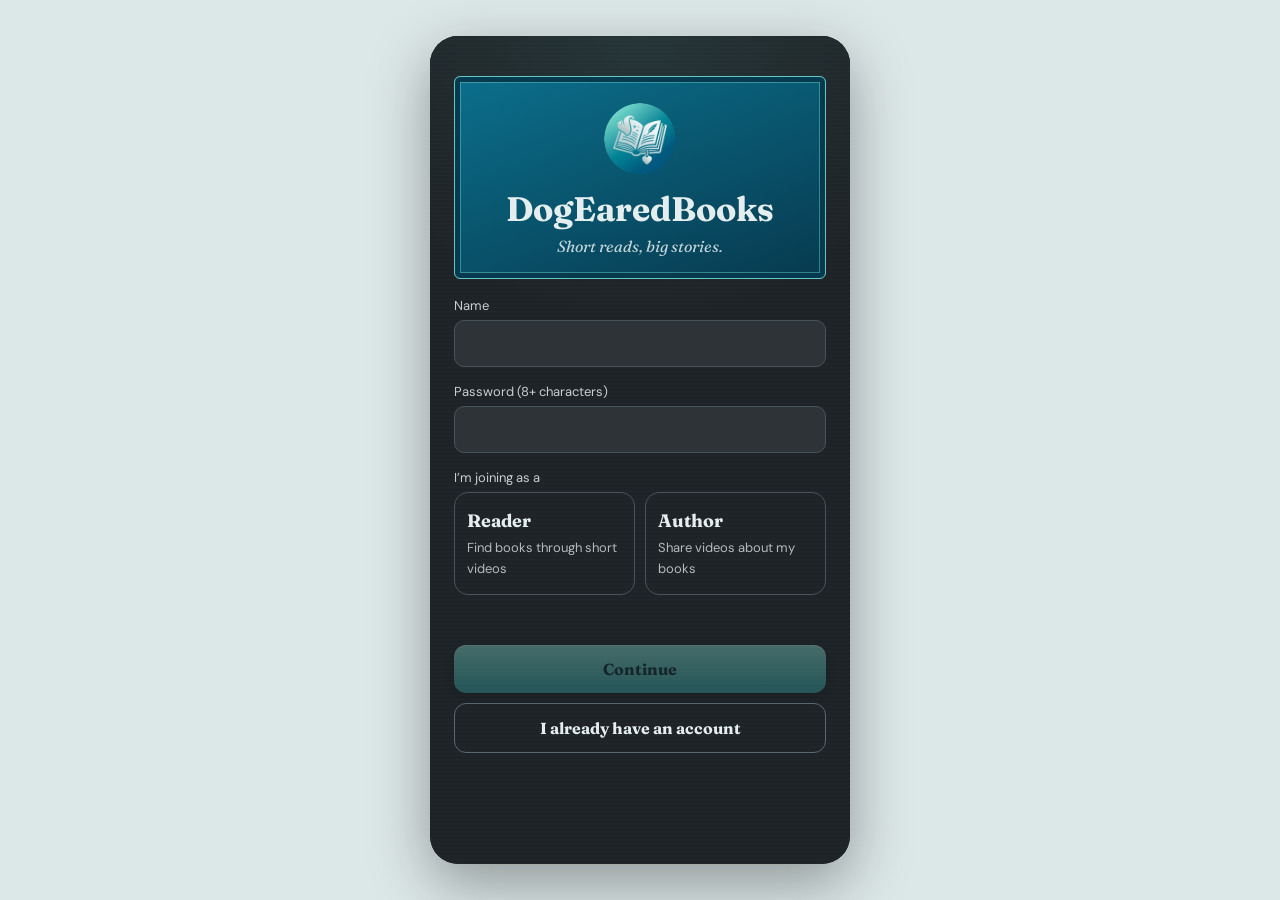
==== commit 9ffb929e: "Added CSS file and changed colour scheme" ====
--- a/index.html
+++ b/index.html
@@ -4,299 +4,9 @@
 <meta charset="utf-8">
 <meta name="viewport" content="width=device-width, initial-scale=1, viewport-fit=cover">
 <title>DogEaredBooks</title>
-<link rel="icon" href="data:image/svg+xml,%3Csvg xmlns='http://www.w3.org/2000/svg' viewBox='0 0 64 64'%3E%3Cpath d='M12 6h30l12 12v40H12z' fill='%23f4ead5'/%3E%3Cpath d='M42 6v12h12z' fill='%23c9b78f'/%3E%3Cpath d='M20 30h24M20 38h24M20 46h16' stroke='%237a2332' stroke-width='3' stroke-linecap='round'/%3E%3C/svg%3E">
+<link rel="icon" type="image/png" href="[data-uri]">
 <link href="https://fonts.googleapis.com/css2?family=Fraunces:ital,opsz,wght@0,9..144,500;0,9..144,700&family=DM+Sans:wght@400;500;700&display=swap" rel="stylesheet">
-<style>
-:root{color-scheme:light dark;--page:#ece6d8;--ink:#1d1a16;--paper:#f6efe0;--accent:#f2b134;
---serif:"Fraunces",Georgia,serif;--sans:"DM Sans",system-ui,-apple-system,sans-serif;
-box-sizing:border-box;padding-top:env(safe-area-inset-top,0px);padding-bottom:env(safe-area-inset-bottom,0px)}
-@media (prefers-color-scheme:dark){:root:not([data-theme="light"]){--page:#0f0e0c;--ink:#f1ead9}}
-:root[data-theme="dark"]{--page:#0f0e0c;--ink:#f1ead9}
-*{box-sizing:border-box;margin:0}
-html,body{height:100%}
-body{background:var(--page);color:var(--ink);font-family:var(--sans);display:flex;justify-content:center;align-items:center}
-.phone{position:relative;width:100%;max-width:420px;height:100%;max-height:880px;background:#111;overflow:hidden;color:var(--paper);display:flex;flex-direction:column}
-@media(min-width:460px){.phone{height:92%;border-radius:28px;box-shadow:0 20px 60px rgba(0,0,0,.35)}}
-.top{position:absolute;top:0;left:0;right:0;z-index:5;display:flex;justify-content:center;gap:20px;padding:16px 0 8px;font-weight:500;font-size:15px;text-shadow:0 1px 6px rgba(0,0,0,.5)}
-.top button{background:none;border:0;color:inherit;opacity:.65;font:inherit;padding:4px 2px;cursor:pointer;border-bottom:2px solid transparent}
-.top button[aria-selected=true]{opacity:1;border-color:var(--paper)}
-.view{flex:1;min-height:0;display:none;position:relative}
-.view.on{display:block}
-#feed{height:100%;overflow-y:auto;scroll-snap-type:y mandatory;scrollbar-width:none}
-#feed::-webkit-scrollbar{display:none}
-.card{height:100%;scroll-snap-align:start;scroll-snap-stop:always;position:relative;padding:76px 70px 96px 24px;display:flex;flex-direction:column;justify-content:center;overflow:hidden}
-.card video{position:absolute;inset:0;width:100%;height:100%;object-fit:cover;background:#000}
-.scrim{position:absolute;inset:0;background:linear-gradient(transparent 55%,rgba(0,0,0,.7));pointer-events:none}
-.genre{position:relative;font-size:13px;font-weight:500;opacity:.85;margin-bottom:14px}
-.quote{font-family:var(--serif);font-weight:500;font-size:clamp(22px,6vw,29px);line-height:1.32;max-width:34ch}
-.quote.long{font-size:clamp(19px,5vw,23px)}
-.card.vid .genre{position:absolute;top:62px;left:24px;margin:0;background:rgba(0,0,0,.45);padding:3px 10px;border-radius:99px}
-.meta{position:absolute;left:24px;right:80px;bottom:26px}
-.who{display:flex;align-items:center;gap:10px;margin-bottom:6px}
-.av{width:36px;height:36px;border-radius:50%;background:var(--paper);color:#222;display:grid;place-items:center;font-family:var(--serif);font-weight:700}
-.follow{border:1.5px solid var(--paper);background:none;color:inherit;border-radius:99px;padding:3px 12px;font:inherit;font-size:13px;cursor:pointer}
-.follow.on{background:var(--paper);color:#222}
-.book{font-size:14px;opacity:.92}.book i{font-family:var(--serif)}
-.cap{font-size:14px;margin-bottom:6px;line-height:1.35}
-.rail{position:absolute;right:12px;bottom:92px;display:flex;flex-direction:column;gap:18px;align-items:center}
-.rail button{background:none;border:0;color:inherit;font:inherit;font-size:12px;display:flex;flex-direction:column;align-items:center;gap:3px;cursor:pointer}
-.ic{width:46px;height:46px;border-radius:50%;background:rgba(255,255,255,.16);display:grid;place-items:center;transition:transform .15s,background .15s}
-.rail button:active .ic{transform:scale(.88)}
-.rail svg{width:24px;height:24px;fill:none;stroke:currentColor;stroke-width:2;stroke-linejoin:round;stroke-linecap:round}
-.rail .on .ic{background:var(--accent);color:#222}.rail .on svg{fill:currentColor}
-.page{height:100%;overflow-y:auto;padding:70px 20px 24px;background:#181613}
-.page h2{font-family:var(--serif);font-size:26px;margin-bottom:4px}
-.sub{opacity:.68;font-size:14px;margin-bottom:16px;line-height:1.4}
-.shelf-item{display:flex;gap:12px;align-items:center;padding:12px;border-radius:10px;margin-bottom:10px}
-.spine{width:8px;align-self:stretch;border-radius:3px;background:rgba(255,255,255,.55)}
-.shelf-item p{font-family:var(--serif);font-size:15px;line-height:1.35}.shelf-item small{opacity:.8;font-size:12px}
-.empty{padding:20px 4px;opacity:.75;line-height:1.5}
-label.l{display:block;font-size:13px;margin:16px 0 6px;opacity:.85}
-textarea,input[type=text],input[type=password],select{width:100%;background:#26221d;color:var(--paper);border:1px solid #3a342d;border-radius:10px;padding:12px;font:inherit;font-size:16px}
-textarea{resize:none;min-height:70px}
-.btn{margin-top:20px;width:100%;border:0;border-radius:12px;padding:14px;background:var(--accent);color:#222;font:inherit;font-weight:700;font-size:16px;cursor:pointer}
-.btn:disabled{opacity:.4;cursor:not-allowed}
-.btn.ghost{background:none;border:1px solid #4a433a;color:var(--paper);margin-top:10px}
-.chips{display:flex;flex-wrap:wrap;gap:8px}
-.chip{border:1.5px solid #4a433a;background:none;color:var(--paper);border-radius:99px;padding:8px 14px;font:inherit;font-size:14px;cursor:pointer}
-.chip[aria-pressed=true]{background:var(--accent);border-color:var(--accent);color:#222;font-weight:700}
-.roles{display:grid;grid-template-columns:1fr 1fr;gap:10px}
-.role{border:1.5px solid #4a433a;background:none;color:var(--paper);border-radius:14px;padding:16px 12px;font:inherit;text-align:left;cursor:pointer}
-.role b{display:block;font-family:var(--serif);font-size:18px;margin-bottom:4px}.role span{font-size:13px;opacity:.75}
-.role[aria-pressed=true]{border-color:var(--accent);background:rgba(242,177,52,.14)}
-.drop{display:grid;place-items:center;text-align:center;border:1.5px dashed #5a5247;border-radius:14px;min-height:120px;cursor:pointer;padding:14px;font-size:14px;opacity:.9}
-.drop input{display:none}
-#w-prev{width:100%;max-height:260px;border-radius:12px;background:#000;display:none;margin-top:10px}
-.trow{margin-bottom:18px}
-.trow div{display:flex;justify-content:space-between;font-size:15px;margin-bottom:6px}
-.trow output{opacity:.75;font-size:13px}
-input[type=range]{width:100%;accent-color:var(--accent);height:28px}
-#auth{position:absolute;inset:0;z-index:40;background:#181613;padding:40px 24px 24px;overflow-y:auto}
-#auth h1{font-family:var(--serif);font-size:34px;margin-bottom:6px}
-.sheet{position:absolute;left:0;right:0;bottom:0;height:62%;background:#1f1c18;border-radius:20px 20px 0 0;z-index:20;transform:translateY(100%);transition:transform .25s;display:flex;flex-direction:column;padding:16px}
-.sheet.open{transform:none}
-.sheet header{display:flex;justify-content:space-between;align-items:center;margin-bottom:10px;font-weight:700}
-.sheet header button{background:none;border:0;color:inherit;font-size:22px;cursor:pointer}
-.cmts{flex:1;overflow-y:auto;font-size:14px;line-height:1.4}
-.cmts div{padding:8px 0;border-bottom:1px solid #2f2a24}.cmts b{margin-right:6px}
-.send{display:flex;gap:8px;margin-top:10px}
-.send button{border:0;border-radius:10px;background:var(--accent);color:#222;font-weight:700;padding:0 16px;font:inherit;cursor:pointer}
-.toast{position:absolute;left:50%;top:64px;transform:translateX(-50%) translateY(-20px);background:var(--paper);color:#222;padding:8px 16px;border-radius:99px;font-size:14px;opacity:0;pointer-events:none;transition:.25s;z-index:60;white-space:nowrap}
-.toast.show{opacity:1;transform:translateX(-50%)}
-button:focus-visible,input:focus-visible,textarea:focus-visible,select:focus-visible,.drop:focus-within{outline:2px solid var(--accent);outline-offset:2px}
-.ph{display:flex;gap:14px;align-items:center;margin-bottom:16px}.ph h2{margin:0}.ph small{opacity:.7}
-.av.big{width:64px;height:64px;font-size:28px}
-.stats{display:flex;gap:8px;margin-bottom:16px}.stats div{flex:1;background:#26221d;border-radius:12px;padding:10px;text-align:center;font-size:12px}.stats b{display:block;font-size:20px;font-family:var(--serif)}
-.ptabs{display:flex;border-bottom:1px solid #3a342d;margin-bottom:14px}.ptabs button{flex:1;background:none;border:0;border-bottom:2px solid transparent;color:var(--paper);opacity:.6;padding:10px 0;font:inherit;cursor:pointer}.ptabs button[aria-selected=true]{opacity:1;border-color:var(--accent)}
-.snip{border-radius:14px;padding:18px;margin-bottom:12px}.snip p{font-family:var(--serif);font-size:18px;line-height:1.4;margin:6px 0 10px}.snip small{opacity:.8}
-.vgrid{display:grid;grid-template-columns:1fr 1fr;gap:10px}.vt video{width:100%;aspect-ratio:9/16;object-fit:cover;background:#000;border-radius:10px}.vt small{display:block;margin-top:4px;opacity:.8;font-size:12px}
-.frow{display:flex;align-items:center;gap:10px;padding:8px 0}
-.err{color:#ff9d8a;font-size:14px;min-height:20px;margin-top:10px}
-.aname{background:none;border:0;color:inherit;font:inherit;font-weight:700;padding:0;cursor:pointer;text-decoration:underline;text-decoration-color:rgba(255,255,255,.4);text-underline-offset:3px}
-.quote{white-space:pre-line;overflow-y:auto;min-height:0;overscroll-behavior:contain;scrollbar-width:thin}
-.quote.xl{font-size:15px;line-height:1.5;max-width:none}
-.snip p{white-space:pre-line}
-.back{background:none;border:0;color:var(--paper);font:inherit;font-size:15px;cursor:pointer;padding:4px 0;margin-bottom:12px}
-.btn.fbtn{margin:0 0 16px}
-.count{font-size:12px;opacity:.65;text-align:right;margin-top:4px}
-.top{gap:14px;font-size:14px}
-textarea{min-height:150px}
-.stale{position:absolute;left:12px;right:12px;bottom:12px;z-index:70;background:#ff9d8a;color:#2a1410;padding:10px 14px;border-radius:12px;font-size:14px;line-height:1.35}
-.stale[hidden]{display:none}
-.bform{margin-top:18px;padding-top:8px;border-top:1px solid #3a342d}
-.shelf-item .chip{padding:6px 12px;font-size:13px}
-.cvr{width:30px;height:45px;object-fit:cover;border-radius:3px;margin-right:8px;flex:none}
-.cvr.big{width:48px;height:72px;margin-right:0}
-.curcvr{display:flex;align-items:center;gap:12px;margin-bottom:8px}
-.book{display:flex;align-items:center}
-input[type=number]{width:100%;background:#26221d;color:var(--paper);border:1px solid #3a342d;border-radius:10px;padding:12px;font:inherit;font-size:16px}
-input[type=file]{width:100%;font:inherit;font-size:14px;color:var(--paper)}
-.ptabs button{font-size:13px}
-.top{gap:18px}
-.rd2{display:flex;gap:10px;align-items:flex-start;font-size:14px;line-height:1.4;cursor:pointer}
-.rd2 input{width:20px;height:20px;accent-color:var(--accent);flex:none}
-.rd{display:flex;flex-direction:column;align-items:center;gap:3px;font-size:11px;cursor:pointer;min-width:34px}
-.rd input{width:22px;height:22px;accent-color:var(--accent)}
-.isread{opacity:.65}
-.delbtn{margin-top:8px;padding:6px 12px;font-size:13px}
-.vt .delbtn{margin-top:4px}
-/* ---- book theme: library-at-night palette, parchment pages, brass accents ---- */
-:root{--paper:#f4ead5;--accent:#d9a441;--burgundy:#7a2332}
-@media (prefers-color-scheme:dark){:root:not([data-theme="light"]){--page:#120d0a}}
-:root[data-theme="dark"]{--page:#120d0a}
-.phone{background:#1b1410}
-.page,#auth{background-color:#1b1410;background-image:radial-gradient(120% 55% at 50% 0%,rgba(217,164,65,.11),transparent 62%),repeating-linear-gradient(0deg,rgba(255,255,255,.014) 0 1px,transparent 1px 4px)}
-.page h2,#auth h1,.sheet header,.endbox h3{font-family:var(--serif)}
-.page>h2{font-size:28px;letter-spacing:-.2px}
-.page>h2::after{content:"";display:block;width:46px;height:2px;margin-top:8px;background:var(--accent);border-radius:2px}
-.top{background:linear-gradient(rgba(27,20,16,.92),rgba(27,20,16,0));padding-bottom:16px}
-.top button{font-family:var(--serif);font-size:15px;letter-spacing:.2px}
-.top button[aria-selected=true]{border-color:var(--accent)}
-.av{background:var(--burgundy);color:var(--accent);border:1.5px solid var(--accent)}
-.ic{background:rgba(27,20,16,.55);border:1px solid rgba(217,164,65,.35);backdrop-filter:blur(3px)}
-.rail .on .ic{background:var(--accent);border-color:var(--accent);color:#2b2118}
-.follow{border-color:var(--accent);color:var(--accent)}
-.follow.on{background:var(--accent);color:#2b2118}
-.btn{font-family:var(--serif);background:linear-gradient(#e4b455,#c98f2e);color:#2b1c0b;box-shadow:0 1px 0 rgba(255,255,255,.35) inset,0 3px 8px rgba(0,0,0,.35)}
-.btn.ghost{background:none;color:var(--paper);box-shadow:none;border:1px solid #5a4938}
-.chip{font-family:var(--serif);border-color:#5a4938}
-textarea,input[type=text],input[type=password],input[type=number],select{background:#2a2019;border-color:#4a3c2e}
-.shelf-item{border-radius:6px;border-left:6px solid rgba(255,255,255,.28);box-shadow:0 2px 8px rgba(0,0,0,.4)}
-.spine{display:none}
-.bact{display:flex;flex-direction:column;gap:6px}
-.cvr{box-shadow:0 2px 5px rgba(0,0,0,.5)}
-.stats div{background:#2a2019;border:1px solid #3d3025}
-.ptabs{border-bottom-color:#4a3c2e}
-.ptabs button{font-family:var(--serif)}
-.sheet{background:#241b15}
-.cmts div{border-color:#3d3025}
-.snip{background:var(--paper);color:#2b2118;border-left:8px solid #7a2332;border-radius:4px;box-shadow:0 3px 10px rgba(0,0,0,.4)}
-.snip p{font-family:var(--serif)}
-.snip .chip{color:#2b2118;border-color:#b9a77f}
-.card:not(.vid):not(.end)::before{content:"";position:absolute;inset:0;background:radial-gradient(120% 80% at 50% 40%,transparent 45%,rgba(0,0,0,.45));pointer-events:none}
-.card:not(.vid):not(.end) .genre{font-family:var(--serif);font-variant:all-small-caps;letter-spacing:.16em;font-size:14px;text-align:center;opacity:.9}
-.card:not(.vid):not(.end) .genre::before,.card:not(.vid):not(.end) .genre::after{content:"";display:inline-block;width:22px;height:1px;background:currentColor;opacity:.5;vertical-align:middle;margin:0 10px}
-.card:not(.vid):not(.end) .quote{position:relative;color:#2b2118;max-width:none;padding:24px 22px 24px 28px;border-radius:3px 0 3px 3px;font-size:clamp(18px,5vw,22px);line-height:1.5;clip-path:polygon(0 0,calc(100% - 24px) 0,100% 24px,100% 100%,0 100%);background:linear-gradient(90deg,rgba(0,0,0,.18),transparent 26px),linear-gradient(225deg,transparent 50%,#c9b78f 50%) top right/24px 24px no-repeat,#f4ead5}
-.card:not(.vid):not(.end) .quote.long{font-size:clamp(16px,4.4vw,19px)}
-.card:not(.vid):not(.end) .quote.xl{font-size:15px;line-height:1.55}
-.card:not(.vid):not(.end) .quote::first-letter{float:left;font-size:2.6em;line-height:.9;padding:3px 7px 0 0;color:#7a2332;font-weight:700}
-.chbtn{margin-top:8px;border:1px solid var(--accent);background:rgba(27,20,16,.65);color:var(--paper);border-radius:99px;padding:7px 14px;font-family:var(--serif);font-size:13px;cursor:pointer;text-align:left;max-width:100%}
-.card.end{background:radial-gradient(100% 60% at 50% 30%,rgba(217,164,65,.12),transparent 70%),#1b1410;align-items:center;text-align:center;padding:76px 28px}
-.endbox h3{font-size:26px;margin-bottom:8px}
-.endbox p{opacity:.8;line-height:1.5;margin-bottom:18px}
-.orn{width:12px;height:12px;border:1.5px solid var(--accent);transform:rotate(45deg);margin:0 auto 20px}
-.cover{text-align:center;padding:26px 16px 22px;margin-bottom:18px;border:1px solid var(--accent);border-radius:6px;box-shadow:inset 0 0 0 5px #2b1118,inset 0 0 0 6px rgba(217,164,65,.5);background:linear-gradient(160deg,#4a1f2a,#2b1118)}
-.cover h1{margin:8px 0 4px}
-.cover .tag{font-family:var(--serif);font-style:italic;opacity:.85;margin:0}
-.page.reader{background:#efe3c8;background-image:none;color:#2b2118}
-.rbar{display:flex;justify-content:space-between;align-items:center;margin-bottom:6px}
-.reader .back,.reader .chip{color:#2b2118}
-.reader .chip{border-color:#b9a77f}
-.rpage{font-family:var(--serif);line-height:1.7;max-width:34em;margin:0 auto}
-.rkick{font-variant:all-small-caps;letter-spacing:.14em;color:#7a2332;margin-bottom:6px}
-.rpage h1{font-size:1.7em;line-height:1.2;margin-bottom:6px}
-.rby{opacity:.7;font-size:.85em;margin-bottom:22px}
-.rbody p{margin-bottom:1em}
-.rbody p:first-child::first-letter{float:left;font-size:3.3em;line-height:.85;padding:4px 8px 0 0;color:#7a2332;font-weight:700}
-.rend{text-align:center;opacity:.6;margin:28px 0 16px;font-style:italic}
-.card:not(.vid):not(.end){padding-bottom:150px}
-.card.hasch:not(.vid){padding-bottom:198px}
-.phone:has(#v-chapter.on) .top{display:none}
-.page.reader{padding-top:0}
-.rkick{line-height:1.5}
-.rbar{position:sticky;top:0;z-index:2;background:#efe3c8;padding:18px 0 8px;margin-bottom:8px}
-.sheet{visibility:hidden;transition:transform .25s,visibility 0s linear .25s}
-.sheet.open{visibility:visible;transition:transform .25s}
-[data-post]{cursor:pointer}
-.vt{position:relative}
-.vt::before{content:"";position:absolute;left:calc(50% - 12px);top:36%;border-left:22px solid rgba(255,255,255,.88);border-top:14px solid transparent;border-bottom:14px solid transparent;filter:drop-shadow(0 1px 4px rgba(0,0,0,.6));pointer-events:none;z-index:1}
-#postview{height:100%;position:relative}
-.pvback{position:absolute;top:14px;left:14px;z-index:8;background:rgba(27,20,16,.75);color:var(--paper)}
-.phone:has(#v-post.on) .top{display:none}
-img.av{object-fit:cover;display:block}
-.avpick{position:relative;display:inline-block;cursor:pointer;flex:none}
-.avpick .cam{position:absolute;right:-2px;bottom:-2px;width:22px;height:22px;border-radius:50%;background:var(--accent);color:#2b2118;display:grid;place-items:center;font-size:15px;line-height:1;border:2px solid #1b1410}
-.avrm{margin-left:8px}
-.shelf-item[data-bookgo]{cursor:pointer}
-.chev{opacity:.7;font-size:24px;padding:0 4px}
-.flash{animation:flash 1.8s ease 1}
-@keyframes flash{0%,55%{box-shadow:0 0 0 3px var(--accent),0 2px 8px rgba(0,0,0,.4)}100%{box-shadow:0 2px 8px rgba(0,0,0,.4)}}
-.swgrid{display:grid;grid-template-columns:repeat(3,1fr);gap:10px;margin-bottom:12px}
-.sw{border:2px solid #4a3c2e;border-radius:12px;height:66px;color:#fff;font-family:var(--serif);font-size:12px;display:flex;align-items:flex-end;justify-content:center;padding:0 0 6px;cursor:pointer;position:relative;overflow:hidden;text-shadow:0 1px 3px rgba(0,0,0,.8);background-size:cover;background-position:center}
-.sw[aria-pressed=true]{border-color:var(--accent);box-shadow:0 0 0 2px rgba(217,164,65,.45)}
-.sw input{position:absolute;inset:0;opacity:0;cursor:pointer;width:100%;height:100%}
-.bgprev{height:130px;border-radius:12px;margin-bottom:12px;display:grid;place-items:center;border:1px solid #4a3c2e}
-.bgprev .mini{background:#f4ead5;color:#2b2118;font-family:var(--serif);font-size:13px;line-height:1.4;padding:12px 14px;width:62%;border-radius:3px;box-shadow:0 4px 12px rgba(0,0,0,.4)}
-#feed.custombg .card:not(.vid){background:transparent!important}
-#feed.imgbg .card:not(.vid):not(.end)::before{background:linear-gradient(rgba(0,0,0,.4),rgba(0,0,0,.4)),radial-gradient(120% 80% at 50% 40%,transparent 45%,rgba(0,0,0,.45))}
-#feed.light .card:not(.vid){color:#2b2118}
-#feed.light .rail{color:#f4ead5}
-.phone{overflow:hidden;overflow:clip}
-.snip .delbtn{display:block;margin-top:10px}
-/* ---- custom dropdowns: a themed button that opens a parchment sheet ---- */
-.pk-native{position:absolute;opacity:0;pointer-events:none;width:1px;height:1px;padding:0;border:0}
-.pkbtn{display:flex;align-items:center;gap:12px;width:100%;text-align:left;background:linear-gradient(#32261c,#291f17);border:1px solid #5a4938;border-radius:12px;padding:11px 14px;color:var(--paper);font-family:var(--serif);font-size:16px;cursor:pointer;box-shadow:0 1px 0 rgba(255,255,255,.05) inset,0 2px 6px rgba(0,0,0,.3)}
-.pkbtn:focus-visible{outline:2px solid var(--accent);outline-offset:2px}
-.pkbtn .pk-ph{opacity:.6;font-style:italic}
-.pkbtn .pk-chev{width:9px;height:9px;border:solid var(--accent);border-width:0 2px 2px 0;transform:rotate(45deg);flex:none;margin:0 4px 3px 0}
-.pkbtn .pk-cv{width:28px;height:42px}
-.pick{position:absolute;inset:0;z-index:50;display:flex;flex-direction:column;justify-content:flex-end}
-.pick[hidden]{display:none}
-.pk-bd{position:absolute;inset:0;background:rgba(10,6,4,.62)}
-.pk-sheet{position:relative;background:#f4ead5;color:#2b2118;border-radius:18px 18px 0 0;max-height:72%;display:flex;flex-direction:column;box-shadow:0 -10px 30px rgba(0,0,0,.5);animation:pkup .22s ease}
-@keyframes pkup{from{transform:translateY(36px);opacity:0}to{transform:none;opacity:1}}
-.pk-head{display:flex;justify-content:space-between;align-items:center;padding:16px 18px 10px;font-family:var(--serif);font-size:18px;font-weight:700;border-bottom:1px solid #d8c9a6}
-#pk-x{background:none;border:0;font-size:28px;line-height:1;cursor:pointer;color:inherit;padding:0 4px}
-.pk-list{overflow-y:auto;position:relative;padding:6px 10px calc(16px + env(safe-area-inset-bottom,0px))}
-.pk-grp{font-variant:all-small-caps;letter-spacing:.14em;color:#7a2332;font-family:var(--serif);padding:12px 8px 4px;font-size:14px}
-.pk-item{display:flex;align-items:center;gap:12px;width:100%;text-align:left;background:none;border:0;border-radius:10px;padding:10px 8px;cursor:pointer;color:inherit;font-family:var(--serif);font-size:16px}
-.pk-item:hover,.pk-item:focus-visible{background:rgba(122,35,50,.09)}
-.pk-item.on{background:rgba(217,164,65,.24)}
-.pk-item.ph .pk-t{opacity:.6;font-style:italic}
-.pk-tx{flex:1;display:flex;flex-direction:column;min-width:0}
-.pk-t{line-height:1.25}
-.pk-s{font-family:var(--sans);font-size:12px;opacity:.65;margin-top:2px}
-.pk-cv{width:34px;height:50px;object-fit:cover;border-radius:3px;box-shadow:0 2px 5px rgba(0,0,0,.4);flex:none}
-.pk-ck{width:18px;height:18px;flex:none}
-.pk-cvph{display:block;background:linear-gradient(135deg,#7a2332,#4a1f2a);opacity:.85}
-.pk-item.on .pk-ck::after{content:"";display:block;width:6px;height:11px;border:solid #7a2332;border-width:0 2.5px 2.5px 0;transform:rotate(45deg) translate(2px,-3px)}
-/* ---- book chat rooms ---- */
-#profile .ptabs{position:relative;overflow-x:auto;scrollbar-width:none}
-#profile .ptabs::-webkit-scrollbar{display:none}
-#profile .ptabs button{flex:1 0 auto;padding:10px 12px;white-space:nowrap}
-.shelf-item.room{background:#2a2019;cursor:pointer}
-.roomic{width:48px;height:72px;border-radius:3px;background:linear-gradient(135deg,#4a1f2a,#2b1118);border:1px solid rgba(217,164,65,.4);flex:none}
-.rlast{display:block;opacity:.75;white-space:nowrap;overflow:hidden;text-overflow:ellipsis;margin-top:2px}
-.rmeta{display:flex;flex-direction:column;align-items:flex-end;gap:6px;font-size:12px;opacity:.9}
-.badge{background:var(--accent);color:#2b2118;border-radius:99px;min-width:20px;padding:2px 7px;text-align:center;font-weight:700}
-#room{height:100%;display:flex;flex-direction:column;background:#1b1410}
-.rhead{display:flex;align-items:center;gap:10px;padding:14px 14px 10px;border-bottom:1px solid #3d3025}
-.rhead .back{margin:0}
-.rtitle{display:flex;flex-direction:column;min-width:0}
-.rtitle b{font-family:var(--serif);font-size:17px;white-space:nowrap;overflow:hidden;text-overflow:ellipsis}
-.rtitle small{opacity:.7}
-.rmsgs{flex:1;overflow-y:auto;padding:12px 12px 6px;display:flex;flex-direction:column;gap:10px}
-.rnote{text-align:center;font-size:12px;opacity:.6;font-style:italic;padding:6px 12px}
-.msg{display:flex;gap:8px;align-items:flex-end;max-width:88%}
-.msg.mine{align-self:flex-end;flex-direction:row-reverse}
-.msg .av{width:28px;height:28px;font-size:13px}
-.mb{background:#2a2019;border:1px solid #3d3025;border-radius:14px 14px 14px 4px;padding:8px 12px;min-width:0}
-.msg.mine .mb{background:#4a3a1a;border-color:#6a5326;border-radius:14px 14px 4px 14px}
-.mh{display:flex;gap:6px;align-items:center;font-size:12px;margin-bottom:2px}
-.mh b{color:var(--accent);font-family:var(--serif)}
-.msg.mine .mh b{display:none}
-.apill{font-size:10px;letter-spacing:.08em;background:var(--burgundy);color:var(--accent);border-radius:99px;padding:1px 7px;text-transform:uppercase}
-.mt{white-space:pre-wrap;overflow-wrap:anywhere;line-height:1.4;font-size:15px}
-.mt2{font-size:11px;opacity:.55;margin-top:3px;display:flex;gap:8px;align-items:center}
-.mdel{background:none;border:0;color:inherit;cursor:pointer;font-size:16px;line-height:1;padding:0 2px;opacity:.8}
-.rbox{display:flex;gap:8px;padding:10px 12px calc(10px + env(safe-area-inset-bottom,0px));border-top:1px solid #3d3025}
-.rbox input{flex:1}
-.rbox .btn{margin:0;width:auto;padding:0 18px}
-.phone:has(#v-room.on) .top{display:none}
-/* ---- reader Q&A ---- */
-.qbox{position:relative;z-index:1;text-align:center;margin:0 auto 14px;max-width:30em}
-.qbox small{display:block;font-variant:all-small-caps;letter-spacing:.14em;opacity:.85;font-family:var(--serif)}
-.qbox p{font-family:var(--serif);font-style:italic;font-size:15px;line-height:1.35;margin-top:3px;display:-webkit-box;-webkit-line-clamp:4;-webkit-box-orient:vertical;overflow:hidden}
-.card.vid .qbox{position:absolute;top:100px;left:24px;right:80px;z-index:2;text-align:left;background:rgba(27,20,16,.66);border-left:3px solid var(--accent);border-radius:8px;padding:8px 12px;margin:0}
-.top button.dot::after{content:"";display:inline-block;width:7px;height:7px;border-radius:50%;background:var(--accent);margin-left:5px;vertical-align:super}
-.badge.sm{font-size:11px;min-width:16px;padding:1px 5px;margin-left:4px;display:inline-block}
-.qa{background:#2a2019;border:1px solid #3d3025;border-radius:12px;padding:14px;margin-bottom:12px}
-.qa[data-post]{cursor:pointer}
-.qq{font-family:var(--serif);font-style:italic;line-height:1.4;margin:2px 0}
-.qa small{opacity:.7}
-.qacts{display:flex;flex-wrap:wrap;gap:8px;margin-top:10px}
-.qans{margin-top:10px;padding-top:10px;border-top:1px dashed #4a3c2e;font-size:14px;line-height:1.45}
-.ptri{display:inline-block;border-left:9px solid var(--accent);border-top:6px solid transparent;border-bottom:6px solid transparent;margin-right:8px;vertical-align:middle}
-.resp .rh{display:flex;align-items:center;gap:10px;margin-bottom:8px}
-.newtag{background:var(--accent);color:#2b2118;border-radius:99px;font-size:10px;font-weight:700;padding:2px 8px;letter-spacing:.06em}
-.askbox textarea{min-height:90px}
-.replybar{display:flex;gap:12px;align-items:center;justify-content:space-between;background:rgba(217,164,65,.14);border:1px solid rgba(217,164,65,.5);border-radius:12px;padding:10px 14px;margin:0 0 14px}
-.replybar small{opacity:.8}
-.replybar p{font-family:var(--serif);font-style:italic;margin-top:2px;max-height:4.2em;overflow:hidden}
-.rsz{display:flex;align-items:center;gap:8px}
-.rsz input{width:104px;accent-color:#7a2332;height:28px}
-@media(prefers-reduced-motion:reduce){*{transition:none!important}}
-</style>
+<link rel="stylesheet" href="styles.css">
 </head>
 <body>
 <div class="phone">
@@ -324,11 +34,13 @@
   </aside>
   <div id="auth"></div>
   <div class="pick" id="pick" hidden><div class="pk-bd"></div><div class="pk-sheet" role="listbox"><div class="pk-head"><span id="pk-title">Choose</span><button type="button" id="pk-x" aria-label="Close">×</button></div><div class="pk-list" id="pk-list"></div></div></div>
+  <div class="pick" id="sharepv" hidden><div class="pk-bd"></div><div class="pk-sheet"><div class="pk-head"><span>Your share image</span><button type="button" id="spv-x" aria-label="Close">×</button></div><div class="spvbody"><img id="spv-img" alt="Share image with the author's name"><p class="sub">The author’s name is built into the picture. Save it, then share it from your gallery.</p><a class="btn" id="spv-dl">Save image</a></div></div></div>
   <div class="toast" id="toast" role="status"></div>
   <div class="stale" id="stale" hidden role="alert">Your server is out of date. Replace server.js with the newest version and restart it. Tap to dismiss.</div>
 </div>
 <script>
-var G={"Fantasy":"#3d2447","Mystery":"#1c3a4a","Romance":"#7a2332","Sci-fi":"#17433f","Literary":"#4a3a1a","Horror":"#2b2b2b","Poetry":"#2e3466","Thriller":"#4a1f12","Historical":"#5a4630","Young adult":"#1f4d73"};
+var LOGO="[data-uri]";
+var G={"Fantasy":"#2d4a73","Mystery":"#1c4256","Romance":"#1f7d86","Sci-fi":"#0f5c5a","Literary":"#1b5c68","Horror":"#232a2e","Poetry":"#2a4f8a","Thriller":"#0b3f55","Historical":"#2d5f6e","Young adult":"#05597e"};
 var GN=Object.keys(G);
 var $=function(s){return document.querySelector(s)};
 var tok=null;try{tok=localStorage.getItem("deb_token")}catch(e){}
@@ -388,7 +100,7 @@
    var was=p.following;await api("/api/users/"+p.author.id+"/follow",was?"DELETE":"POST");
    document.querySelectorAll(".card[data-id]").forEach(function(cd){var q=byId(cd.dataset.id);if(q&&q.author.id===p.author.id){q.following=!was;var f=cd.querySelector(".follow");if(f)f.outerHTML=followHTML(q)}});p.following=!was;
    toast(was?"Unfollowed":"Following "+p.author.name)}
-  else if(a==="share"){var t=(p.caption?p.caption+" — ":"")+p.author.name+(p.book?", "+p.book:"");try{await navigator.clipboard.writeText(t);toast("Copied")}catch(x){toast("Copy not available here")}}
+  else if(a==="share"){await sharePost(p)}
   else if(a==="delete"){await delPost(p.id)}
   else if(a==="comment"){current=p;openSheet()}
  }catch(err){toast(err.message)}
@@ -546,7 +258,7 @@
 function authStep1(mode){
  var su=(mode||"signup")==="signup";aRole=null;
  $("#auth").style.display="block";
- $("#auth").innerHTML='<div class="cover"><svg viewBox="0 0 64 64" width="54" height="54" aria-hidden="true"><path d="M12 6h30l12 12v40H12z" fill="#f4ead5"/><path d="M42 6v12h12z" fill="#c9b78f"/><path d="M20 30h24M20 38h24M20 46h16" stroke="#7a2332" stroke-width="3" stroke-linecap="round"/></svg><h1>DogEaredBooks</h1><p class="tag">Short reads, big stories.</p></div>'+(NATIVE?'<label class="l" for="a-srv">Server address</label><input type="text" id="a-srv" placeholder="http://192.168.1.20:3000" autocapitalize="off" autocorrect="off" inputmode="url">':'')+
+ $("#auth").innerHTML='<div class="cover"><img src="'+LOGO+'" width="72" height="72" alt="" style="border-radius:50%"><h1>DogEaredBooks</h1><p class="tag">Short reads, big stories.</p></div>'+(NATIVE?'<label class="l" for="a-srv">Server address</label><input type="text" id="a-srv" placeholder="http://192.168.1.20:3000" autocapitalize="off" autocorrect="off" inputmode="url">':'')+
  '<label class="l" for="a-name">Name</label><input type="text" id="a-name" maxlength="30" autocomplete="username">'+
  '<label class="l" for="a-pw">Password (8+ characters)</label><input type="password" id="a-pw" autocomplete="'+(su?"new-password":"current-password")+'">'+
  (su?'<label class="l">I’m joining as a</label><div class="roles"><button class="role" data-r="reader" aria-pressed="false"><b>Reader</b><span>Find books through short videos</span></button><button class="role" data-r="author" aria-pressed="false"><b>Author</b><span>Share videos about my books</span></button></div>':'')+
@@ -654,32 +366,32 @@
 function shrink(file,max,crop,q){return new Promise(function(ok,no){var img=new Image(),u=URL.createObjectURL(file);
  img.onload=function(){URL.revokeObjectURL(u);var w=img.width,h=img.height,c=document.createElement("canvas"),x=c.getContext("2d"),sx=0,sy=0,sw=w,sh=h;
   if(crop){var s=Math.min(w,h);sx=(w-s)/2;sy=(h-s)/2;sw=sh=s;c.width=c.height=max}else{var k=Math.min(1,max/Math.max(w,h));c.width=Math.round(w*k);c.height=Math.round(h*k)}
-  x.fillStyle="#f4ead5";x.fillRect(0,0,c.width,c.height);x.drawImage(img,sx,sy,sw,sh,0,0,c.width,c.height);
+  x.fillStyle="#e4eeee";x.fillRect(0,0,c.width,c.height);x.drawImage(img,sx,sy,sw,sh,0,0,c.width,c.height);
   c.toBlob(function(b){b?ok(b):no(new Error("Couldn’t read that image"))},"image/jpeg",q)};
  img.onerror=function(){URL.revokeObjectURL(u);no(new Error("Couldn’t read that image. Try a JPG or PNG."))};img.src=u})}
 async function putImage(path,blob){var r=await fetch(BASE+path,{method:"PUT",headers:{Authorization:"Bearer "+tok,"Content-Type":"image/jpeg"},body:blob}),d={};try{d=await r.json()}catch(e){}if(!r.ok)throw new Error(d.error||"Upload failed");return d}
 async function uploadAvatar(f){try{var b=await shrink(f,384,true,.88),d=await putImage("/api/me/avatar",b);user.avatarUrl=d.avatarUrl;toast("Profile photo updated");renderProfile()}catch(e){toast(e.message)}}
-var PRESETS={library:"radial-gradient(120% 70% at 50% 0%,#3a2a1c,#1b1410 70%)",midnight:"linear-gradient(160deg,#1b2a4a,#0c1424)",forest:"linear-gradient(160deg,#1f4a3a,#0d211b)",plum:"linear-gradient(160deg,#4a2250,#1d0d21)",ember:"linear-gradient(160deg,#6a2a1a,#240d08)",ink:"#0a0a0c"};
+var PRESETS={library:"radial-gradient(120% 70% at 50% 0%,#2e3337,#1e2327 70%)",midnight:"linear-gradient(160deg,#1c3f66,#0c1e30)",forest:"linear-gradient(160deg,#0f5c5a,#0c2a2e)",plum:"linear-gradient(160deg,#2d4a73,#0f2236)",ember:"linear-gradient(160deg,#0b6f8c,#0c2a38)",ink:"#14181b"};
 var PNAMES={library:"Library",midnight:"Midnight",forest:"Forest",plum:"Plum",ember:"Ember",ink:"Ink"};
 function lum(hex){var n=parseInt(hex.slice(1),16);return (0.299*(n>>16&255)+0.587*(n>>8&255)+0.114*(n&255))/255}
 function bgCss(bg){
  if(!bg)return "";
  if(bg.type==="preset"&&PRESETS[bg.value])return PRESETS[bg.value];
  if(bg.type==="color")return bg.value;
- if(bg.type==="image"&&bg.url)return '#1b1410 url("'+BASE+bg.url+'") center/cover no-repeat';
+ if(bg.type==="image"&&bg.url)return '#1e2327 url("'+BASE+bg.url+'") center/cover no-repeat';
  return ""}
 function applyBg(bg){
  var f=$("#feed"),c=bgCss(bg);f.classList.remove("custombg","imgbg","light");f.style.background=c;
  if(c){f.classList.add("custombg");if(bg.type==="image")f.classList.add("imgbg");if(bg.type==="color"&&lum(bg.value)>.6)f.classList.add("light")}}
 function renderBg(){
- var bg=(user&&user.bg)||{type:"genre"},pv=bgCss(bg)||"linear-gradient(135deg,#3d2447,#7a2332)";
+ var bg=(user&&user.bg)||{type:"genre"},pv=bgCss(bg)||"linear-gradient(135deg,#2d4a73,#05597e)";
  var sw=function(k,label,css,on){return '<button class="sw" data-bg="'+k+'" aria-pressed="'+on+'" style="background:'+css+'">'+label+'</button>'};
  $("#bgpick").innerHTML='<div class="bgprev" style="background:'+pv+'"><div class="mini">“Every crown has a price,” the sea-witch said.</div></div><div class="swgrid">'+
-  sw("genre","Genre colours","linear-gradient(135deg,#3d2447,#7a2332,#1f4d73)",bg.type==="genre")+
+  sw("genre","Genre colours","linear-gradient(135deg,#2d4a73,#05597e,#05597e)",bg.type==="genre")+
   Object.keys(PRESETS).map(function(k){return sw(k,PNAMES[k],PRESETS[k],bg.type==="preset"&&bg.value===k)}).join("")+
-  '<label class="sw" aria-pressed="'+(bg.type==="color")+'" style="background:'+(bg.type==="color"?bg.value:"conic-gradient(#d33,#dd3,#3d3,#3dd,#33d,#d3d,#d33)")+'">Your colour<input type="color" id="bg-color" value="'+(bg.type==="color"?bg.value:"#3d2447")+'" aria-label="Choose a colour"></label>'+
+  '<label class="sw" aria-pressed="'+(bg.type==="color")+'" style="background:'+(bg.type==="color"?bg.value:"conic-gradient(#d33,#dd3,#3d3,#3dd,#33d,#d3d,#d33)")+'">Your colour<input type="color" id="bg-color" value="'+(bg.type==="color"?bg.value:"#2d4a73")+'" aria-label="Choose a colour"></label>'+
   (bg.url?sw("image","My photo",'url("'+BASE+bg.url+'") center/cover',bg.type==="image"):"")+
-  '<label class="sw" aria-pressed="false" style="background:#2a2019">'+(bg.url?"New photo":"Add a photo")+'<input type="file" id="bg-file" accept="image/*" aria-label="Upload a background photo"></label></div>'+
+  '<label class="sw" aria-pressed="false" style="background:#2e3337">'+(bg.url?"New photo":"Add a photo")+'<input type="file" id="bg-file" accept="image/*" aria-label="Upload a background photo"></label></div>'+
   (bg.url?'<button class="chip" id="bg-rm">Remove my photo</button>':'')}
 async function setBg(bg){try{var d=await api("/api/me/settings","PUT",{bg:bg});user.bg=d.bg;applyBg(user.bg);renderBg()}catch(e){toast(e.message)}}
 $("#bgpick").addEventListener("click",function(e){
@@ -785,6 +497,92 @@
 async function refreshBadge(){
  if(!user)return;
  try{var d=await api("/api/me/counts"),b=document.querySelector('#tabs [data-tab=profile]');if(b)b.classList.toggle("dot",(d.open+d.responses)>0)}catch(e){}}
+/* ---- Share as an image: the author's name travels with the content, and long snippets are cut short ---- */
+var SERIF='"Fraunces",Georgia,"Times New Roman",serif';
+function loadImg(url){return new Promise(function(ok){if(!url)return ok(null);var i=new Image();i.crossOrigin="anonymous";i.onload=function(){ok(i)};i.onerror=function(){ok(null)};i.src=BASE+url})}
+function track(c,t,x,y,sp){t.split("").forEach(function(ch){c.fillText(ch,x,y);x+=c.measureText(ch).width+sp});return x}
+function trackW(c,t,sp){var w=0;t.split("").forEach(function(ch){w+=c.measureText(ch).width+sp});return w-sp}
+function fitText(c,t,maxW){if(c.measureText(t).width<=maxW)return t;while(t.length>1&&c.measureText(t+"…").width>maxW)t=t.slice(0,-1);return t.replace(/\s+$/,"")+"…"}
+function wrap(c,text,maxW,maxH,lh,gap){
+ var out=[],h=0,cut=false,pars=String(text).replace(/\r/g,"").split(/\n+/).map(function(s){return s.trim()}).filter(Boolean);
+ outer:for(var pi=0;pi<pars.length;pi++){
+  var words=pars[pi].split(/\s+/),line="";
+  for(var wi=0;wi<words.length;wi++){var t=line?line+" "+words[wi]:words[wi];
+   if(c.measureText(t).width>maxW&&line){if(h+lh>maxH){cut=true;break outer}out.push({t:line});h+=lh;line=words[wi]}else line=t}
+  if(line){if(h+lh>maxH){cut=true;break outer}out.push({t:line});h+=lh}
+  if(pi<pars.length-1){out.push({gap:gap});h+=gap}}
+ if(cut){var tl=out.filter(function(x){return x.t}).pop();if(tl){var b=tl.t.replace(/[\s,.;:!?—-]+$/,"");while(b.length>1&&c.measureText(b+"…").width>maxW)b=b.slice(0,-1).replace(/\s+$/,"");tl.t=b+"…"}}
+ return {lines:out,h:h,cut:cut}}
+async function renderShareImage(p){
+ try{await Promise.all([document.fonts.load("500 46px Fraunces"),document.fonts.load("700 52px Fraunces")])}catch(e){}
+ var W=1080,H=1350,cv=document.createElement("canvas");cv.width=W;cv.height=H;var c=cv.getContext("2d"),name=p.author.name;
+ var col=G[p.genres[0]]||"#2d4a73",isVid=!!p.videoUrl,av=await loadImg(p.author.avatarUrl),cov=await loadImg(p.coverUrl),cream="#e4eeee";
+ c.fillStyle=col;c.fillRect(0,0,W,H);
+ var g=c.createRadialGradient(W/2,H*.4,H*.2,W/2,H*.45,H*.9);g.addColorStop(0,"rgba(0,0,0,0)");g.addColorStop(1,"rgba(0,0,0,.6)");c.fillStyle=g;c.fillRect(0,0,W,H);
+ // brand: the logo and the name
+ var lg=await new Promise(function(ok){var i=new Image();i.onload=function(){ok(i)};i.onerror=function(){ok(null)};i.src=LOGO});if(lg)c.drawImage(lg,70,48,72,72);
+ c.fillStyle=cream;c.textBaseline="alphabetic";c.font="700 40px "+SERIF;c.fillText("DogEaredBooks",158,98);
+ var y=176;c.textAlign="left";
+ if(p.question){
+  c.fillStyle="rgba(244,234,213,.75)";c.font="500 24px "+SERIF;var lw=trackW(c,"A READER ASKED",5);track(c,"A READER ASKED",(W-lw)/2,y,5);y+=22;
+  c.font="italic 500 40px "+SERIF;c.fillStyle=cream;var ql=wrap(c,"“"+p.question.body+"”",W-240,3*54,54,0);
+  ql.lines.forEach(function(l){c.textAlign="center";c.fillText(l.t,W/2,y+44);y+=54;c.textAlign="left"});y+=26}
+ c.fillStyle="rgba(244,234,213,.85)";c.font="500 26px "+SERIF;var gl=p.genres.join(" / ").toUpperCase(),gw=trackW(c,gl,5),gx=(W-gw)/2;
+ track(c,gl,gx,y+30,5);c.fillRect(gx-70,y+21,50,2);c.fillRect(gx+gw+20,y+21,50,2);
+ var top=y+66,bottom=1085,avail=bottom-top;
+ if(isVid){
+  var vh=Math.min(avail,600),vy=top+(avail-vh)/2;
+  c.fillStyle="rgba(14,18,21,.45)";c.strokeStyle="rgba(97,201,194,.7)";c.lineWidth=3;c.beginPath();c.roundRect?c.roundRect(100,vy,880,vh,28):c.rect(100,vy,880,vh);c.fill();c.stroke();
+  c.fillStyle="#61c9c2";c.beginPath();c.arc(W/2,vy+vh*.38,92,0,7);c.fill();c.fillStyle="#1d2a30";c.beginPath();c.moveTo(W/2-26,vy+vh*.38-44);c.lineTo(W/2+46,vy+vh*.38);c.lineTo(W/2-26,vy+vh*.38+44);c.closePath();c.fill();
+  c.fillStyle="rgba(244,234,213,.8)";c.font="500 24px "+SERIF;track(c,"VIDEO",132,vy+58,6);
+  if(p.caption){c.fillStyle=cream;c.font="500 38px "+SERIF;var cl=wrap(c,p.caption,780,vh*.3,52,0),cy=vy+vh-34-cl.h+40;cl.lines.forEach(function(l){c.textAlign="center";c.fillText(l.t,W/2,cy);cy+=52;c.textAlign="left"})}
+ }else{
+  c.font="500 46px "+SERIF;var padX=64,padY=58,tw=880-padX*2-14,foot=60,tx=wrap(c,p.caption,tw,avail-padY*2-foot,66,26);
+  var ph=tx.h+padY*2+(tx.cut?foot:0)-10,py=top+Math.max(0,(avail-ph)/2),px=100,pw=880,fold=70;
+  c.save();c.shadowColor="rgba(0,0,0,.5)";c.shadowBlur=44;c.shadowOffsetY=18;c.fillStyle=cream;c.beginPath();c.moveTo(px,py);c.lineTo(px+pw-fold,py);c.lineTo(px+pw,py+fold);c.lineTo(px+pw,py+ph);c.lineTo(px,py+ph);c.closePath();c.fill();c.restore();
+  var sg=c.createLinearGradient(px,0,px+44,0);sg.addColorStop(0,"rgba(0,0,0,.2)");sg.addColorStop(1,"rgba(0,0,0,0)");c.fillStyle=sg;c.fillRect(px,py,44,ph);
+  c.fillStyle="#a9c4c4";c.beginPath();c.moveTo(px+pw-fold,py);c.lineTo(px+pw-fold,py+fold);c.lineTo(px+pw,py+fold);c.closePath();c.fill();
+  c.fillStyle="#1d2a30";c.font="500 46px "+SERIF;var ty=py+padY+46;tx.lines.forEach(function(l){if(l.gap){ty+=l.gap;return}c.fillText(l.t,px+padX+14,ty);ty+=66});
+  if(tx.cut){c.fillStyle="#05597e";c.font="italic 500 30px "+SERIF;c.textAlign="right";c.fillText("Continues on DogEaredBooks",px+pw-padX,py+ph-34);c.textAlign="left"}
+ }
+ // who wrote it
+ var ay=1176,cx=148;
+ c.save();c.beginPath();c.arc(cx,ay,46,0,7);c.clip();
+ if(av)c.drawImage(av,cx-46,ay-46,92,92);else{c.fillStyle="#05597e";c.fillRect(cx-46,ay-46,92,92);c.fillStyle="#61c9c2";c.font="700 46px "+SERIF;c.textAlign="center";c.fillText(name[0].toUpperCase(),cx,ay+16);c.textAlign="left"}
+ c.restore();c.strokeStyle="#61c9c2";c.lineWidth=3;c.beginPath();c.arc(cx,ay,46,0,7);c.stroke();
+ var maxN=cov?620:760;c.fillStyle=cream;c.font="700 52px "+SERIF;c.fillText(fitText(c,name,maxN),216,ay+4);
+ c.fillStyle="rgba(244,234,213,.8)";c.font="italic 500 29px "+SERIF;
+ var sub=p.book?"From "+p.book+(p.series?" · "+p.series.name:""):"Answering a reader’s question";c.fillText(fitText(c,sub,maxN),216,ay+46);
+ if(cov){c.save();c.shadowColor="rgba(0,0,0,.55)";c.shadowBlur=18;c.shadowOffsetY=8;c.drawImage(cov,880,1098,100,150);c.restore()}
+ c.fillStyle="rgba(244,234,213,.6)";c.font="500 24px "+SERIF;c.textAlign="center";c.fillText("© "+name+" · shared from DogEaredBooks",W/2,1306);c.textAlign="left";
+ // a faint repeating watermark across the whole picture
+ c.save();c.translate(W/2,H/2);c.rotate(-Math.PI/7);c.fillStyle="rgba(97,201,194,.085)";c.font="700 52px "+SERIF;
+ var mark=name+" · DogEaredBooks",mw=c.measureText(mark).width+150;
+ for(var yy=-1200,row=0;yy<1200;yy+=200,row++)for(var xx=-1500-(row%2)*mw/2;xx<1500;xx+=mw)c.fillText(mark,xx,yy);
+ c.restore();
+ return await new Promise(function(ok,no){cv.toBlob(function(b){b?ok(b):no(new Error("no image"))},"image/png")})}
+function slug(s){return String(s).toLowerCase().replace(/[^a-z0-9]+/g,"-").replace(/^-|-$/g,"").slice(0,50)||"dogearedbooks"}
+function blobB64(b){return new Promise(function(ok,no){var r=new FileReader();r.onload=function(){ok(String(r.result).split(",")[1])};r.onerror=no;r.readAsDataURL(b)})}
+var natFS=null,natSH=null;
+async function nativeShare(blob,name,text){
+ var C=window.Capacitor;
+ if(!(C&&C.isNativePlatform&&C.isNativePlatform()&&C.isPluginAvailable&&C.isPluginAvailable("Share")&&C.isPluginAvailable("Filesystem")))return false;
+ natFS=natFS||C.registerPlugin("Filesystem");natSH=natSH||C.registerPlugin("Share");
+ var w=await natFS.writeFile({path:"share-"+name,data:await blobB64(blob),directory:"CACHE"});
+ await natSH.share({title:"DogEaredBooks",text:text,files:[w.uri],dialogTitle:"Share"});
+ return true}
+var spvUrl=null;
+function showSharePreview(blob,name){
+ if(spvUrl)URL.revokeObjectURL(spvUrl);spvUrl=URL.createObjectURL(blob);
+ $("#spv-img").src=spvUrl;var a=$("#spv-dl");a.href=spvUrl;a.download=name;$("#sharepv").hidden=false}
+$("#sharepv").addEventListener("click",function(e){if(e.target.closest(".pk-bd,#spv-x"))$("#sharepv").hidden=true});
+async function sharePost(p){
+ toast("Making your image…");
+ var blob;try{blob=await renderShareImage(p)}catch(e){toast("Couldn’t make the image");return}
+ var name=slug(p.author.name+" "+(p.book||"dogearedbooks"))+".png",text="By "+p.author.name+" on DogEaredBooks";
+ try{if(await nativeShare(blob,name,text))return}catch(e){if(/cancel/i.test(String((e&&e.message)||e)))return}
+ try{var file=new File([blob],name,{type:"image/png"});if(navigator.canShare&&navigator.canShare({files:[file]})){await navigator.share({files:[file],title:"DogEaredBooks",text:text});return}}catch(e){if(e&&e.name==="AbortError")return}
+ showSharePreview(blob,name)}
 function wc(s){return (s.trim().match(/\S+/g)||[]).length}
 function postCheck(){
  var f=$("#w-file").files[0],c=$("#w-cap").value,over=f?c.length>280:wc(c)>250;
--- a/styles.css
+++ b/styles.css
@@ -0,0 +1,293 @@
+:root{color-scheme:light dark;--page:#dce7e7;--ink:#1d2a30;--paper:#e4eeee;--accent:#61c9c2;
+--serif:"Fraunces",Georgia,serif;--sans:"DM Sans",system-ui,-apple-system,sans-serif;
+box-sizing:border-box;padding-top:env(safe-area-inset-top,0px);padding-bottom:env(safe-area-inset-bottom,0px)}
+@media (prefers-color-scheme:dark){:root:not([data-theme="light"]){--page:#14181b;--ink:#e4eeee}}
+:root[data-theme="dark"]{--page:#14181b;--ink:#e4eeee}
+*{box-sizing:border-box;margin:0}
+html,body{height:100%}
+body{background:var(--page);color:var(--ink);font-family:var(--sans);display:flex;justify-content:center;align-items:center}
+.phone{position:relative;width:100%;max-width:420px;height:100%;max-height:880px;background:#1e2327;overflow:hidden;color:var(--paper);display:flex;flex-direction:column}
+@media(min-width:460px){.phone{height:92%;border-radius:28px;box-shadow:0 20px 60px rgba(0,0,0,.35)}}
+.top{position:absolute;top:0;left:0;right:0;z-index:5;display:flex;justify-content:center;gap:20px;padding:16px 0 8px;font-weight:500;font-size:15px;text-shadow:0 1px 6px rgba(0,0,0,.5)}
+.top button{background:none;border:0;color:inherit;opacity:.65;font:inherit;padding:4px 2px;cursor:pointer;border-bottom:2px solid transparent}
+.top button[aria-selected=true]{opacity:1;border-color:var(--paper)}
+.view{flex:1;min-height:0;display:none;position:relative}
+.view.on{display:block}
+#feed{height:100%;overflow-y:auto;scroll-snap-type:y mandatory;scrollbar-width:none}
+#feed::-webkit-scrollbar{display:none}
+.card{height:100%;scroll-snap-align:start;scroll-snap-stop:always;position:relative;padding:76px 70px 96px 24px;display:flex;flex-direction:column;justify-content:center;overflow:hidden}
+.card video{position:absolute;inset:0;width:100%;height:100%;object-fit:cover;background:#000}
+.scrim{position:absolute;inset:0;background:linear-gradient(transparent 55%,rgba(0,0,0,.7));pointer-events:none}
+.genre{position:relative;font-size:13px;font-weight:500;opacity:.85;margin-bottom:14px}
+.quote{font-family:var(--serif);font-weight:500;font-size:clamp(22px,6vw,29px);line-height:1.32;max-width:34ch}
+.quote.long{font-size:clamp(19px,5vw,23px)}
+.card.vid .genre{position:absolute;top:62px;left:24px;margin:0;background:rgba(0,0,0,.45);padding:3px 10px;border-radius:99px}
+.meta{position:absolute;left:24px;right:80px;bottom:26px}
+.who{display:flex;align-items:center;gap:10px;margin-bottom:6px}
+.av{width:36px;height:36px;border-radius:50%;background:var(--paper);color:#1d2a30;display:grid;place-items:center;font-family:var(--serif);font-weight:700}
+.follow{border:1.5px solid var(--paper);background:none;color:inherit;border-radius:99px;padding:3px 12px;font:inherit;font-size:13px;cursor:pointer}
+.follow.on{background:var(--paper);color:#1d2a30}
+.book{font-size:14px;opacity:.92}.book i{font-family:var(--serif)}
+.cap{font-size:14px;margin-bottom:6px;line-height:1.35}
+.rail{position:absolute;right:12px;bottom:92px;display:flex;flex-direction:column;gap:18px;align-items:center}
+.rail button{background:none;border:0;color:inherit;font:inherit;font-size:12px;display:flex;flex-direction:column;align-items:center;gap:3px;cursor:pointer}
+.ic{width:46px;height:46px;border-radius:50%;background:rgba(255,255,255,.16);display:grid;place-items:center;transition:transform .15s,background .15s}
+.rail button:active .ic{transform:scale(.88)}
+.rail svg{width:24px;height:24px;fill:none;stroke:currentColor;stroke-width:2;stroke-linejoin:round;stroke-linecap:round}
+.rail .on .ic{background:var(--accent);color:#1d2a30}.rail .on svg{fill:currentColor}
+.page{height:100%;overflow-y:auto;padding:70px 20px 24px;background:#1e2327}
+.page h2{font-family:var(--serif);font-size:26px;margin-bottom:4px}
+.sub{opacity:.68;font-size:14px;margin-bottom:16px;line-height:1.4}
+.shelf-item{display:flex;gap:12px;align-items:center;padding:12px;border-radius:10px;margin-bottom:10px}
+.spine{width:8px;align-self:stretch;border-radius:3px;background:rgba(255,255,255,.55)}
+.shelf-item p{font-family:var(--serif);font-size:15px;line-height:1.35}.shelf-item small{opacity:.8;font-size:12px}
+.empty{padding:20px 4px;opacity:.75;line-height:1.5}
+label.l{display:block;font-size:13px;margin:16px 0 6px;opacity:.85}
+textarea,input[type=text],input[type=password],select{width:100%;background:#2e3337;color:var(--paper);border:1px solid #3a454b;border-radius:10px;padding:12px;font:inherit;font-size:16px}
+textarea{resize:none;min-height:70px}
+.btn{margin-top:20px;width:100%;border:0;border-radius:12px;padding:14px;background:var(--accent);color:#1d2a30;font:inherit;font-weight:700;font-size:16px;cursor:pointer}
+.btn:disabled{opacity:.4;cursor:not-allowed}
+.btn.ghost{background:none;border:1px solid #46535a;color:var(--paper);margin-top:10px}
+.chips{display:flex;flex-wrap:wrap;gap:8px}
+.chip{border:1.5px solid #46535a;background:none;color:var(--paper);border-radius:99px;padding:8px 14px;font:inherit;font-size:14px;cursor:pointer}
+.chip[aria-pressed=true]{background:var(--accent);border-color:var(--accent);color:#1d2a30;font-weight:700}
+.roles{display:grid;grid-template-columns:1fr 1fr;gap:10px}
+.role{border:1.5px solid #46535a;background:none;color:var(--paper);border-radius:14px;padding:16px 12px;font:inherit;text-align:left;cursor:pointer}
+.role b{display:block;font-family:var(--serif);font-size:18px;margin-bottom:4px}.role span{font-size:13px;opacity:.75}
+.role[aria-pressed=true]{border-color:var(--accent);background:rgba(97,201,194,.14)}
+.drop{display:grid;place-items:center;text-align:center;border:1.5px dashed #566870;border-radius:14px;min-height:120px;cursor:pointer;padding:14px;font-size:14px;opacity:.9}
+.drop input{display:none}
+#w-prev{width:100%;max-height:260px;border-radius:12px;background:#000;display:none;margin-top:10px}
+.trow{margin-bottom:18px}
+.trow div{display:flex;justify-content:space-between;font-size:15px;margin-bottom:6px}
+.trow output{opacity:.75;font-size:13px}
+input[type=range]{width:100%;accent-color:var(--accent);height:28px}
+#auth{position:absolute;inset:0;z-index:40;background:#1e2327;padding:40px 24px 24px;overflow-y:auto}
+#auth h1{font-family:var(--serif);font-size:34px;margin-bottom:6px}
+.sheet{position:absolute;left:0;right:0;bottom:0;height:62%;background:#262c30;border-radius:20px 20px 0 0;z-index:20;transform:translateY(100%);transition:transform .25s;display:flex;flex-direction:column;padding:16px}
+.sheet.open{transform:none}
+.sheet header{display:flex;justify-content:space-between;align-items:center;margin-bottom:10px;font-weight:700}
+.sheet header button{background:none;border:0;color:inherit;font-size:22px;cursor:pointer}
+.cmts{flex:1;overflow-y:auto;font-size:14px;line-height:1.4}
+.cmts div{padding:8px 0;border-bottom:1px solid #3a454b}.cmts b{margin-right:6px}
+.send{display:flex;gap:8px;margin-top:10px}
+.send button{border:0;border-radius:10px;background:var(--accent);color:#1d2a30;font-weight:700;padding:0 16px;font:inherit;cursor:pointer}
+.toast{position:absolute;left:50%;top:64px;transform:translateX(-50%) translateY(-20px);background:var(--paper);color:#1d2a30;padding:8px 16px;border-radius:99px;font-size:14px;opacity:0;pointer-events:none;transition:.25s;z-index:60;white-space:nowrap}
+.toast.show{opacity:1;transform:translateX(-50%)}
+button:focus-visible,input:focus-visible,textarea:focus-visible,select:focus-visible,.drop:focus-within{outline:2px solid var(--accent);outline-offset:2px}
+.ph{display:flex;gap:14px;align-items:center;margin-bottom:16px}.ph h2{margin:0}.ph small{opacity:.7}
+.av.big{width:64px;height:64px;font-size:28px}
+.stats{display:flex;gap:8px;margin-bottom:16px}.stats div{flex:1;background:#2e3337;border-radius:12px;padding:10px;text-align:center;font-size:12px}.stats b{display:block;font-size:20px;font-family:var(--serif)}
+.ptabs{display:flex;border-bottom:1px solid #3a454b;margin-bottom:14px}.ptabs button{flex:1;background:none;border:0;border-bottom:2px solid transparent;color:var(--paper);opacity:.6;padding:10px 0;font:inherit;cursor:pointer}.ptabs button[aria-selected=true]{opacity:1;border-color:var(--accent)}
+.snip{border-radius:14px;padding:18px;margin-bottom:12px}.snip p{font-family:var(--serif);font-size:18px;line-height:1.4;margin:6px 0 10px}.snip small{opacity:.8}
+.vgrid{display:grid;grid-template-columns:1fr 1fr;gap:10px}.vt video{width:100%;aspect-ratio:9/16;object-fit:cover;background:#000;border-radius:10px}.vt small{display:block;margin-top:4px;opacity:.8;font-size:12px}
+.frow{display:flex;align-items:center;gap:10px;padding:8px 0}
+.err{color:#ff9d8a;font-size:14px;min-height:20px;margin-top:10px}
+.aname{background:none;border:0;color:inherit;font:inherit;font-weight:700;padding:0;cursor:pointer;text-decoration:underline;text-decoration-color:rgba(255,255,255,.4);text-underline-offset:3px}
+.quote{white-space:pre-line;overflow-y:auto;min-height:0;overscroll-behavior:contain;scrollbar-width:thin}
+.quote.xl{font-size:15px;line-height:1.5;max-width:none}
+.snip p{white-space:pre-line}
+.back{background:none;border:0;color:var(--paper);font:inherit;font-size:15px;cursor:pointer;padding:4px 0;margin-bottom:12px}
+.btn.fbtn{margin:0 0 16px}
+.count{font-size:12px;opacity:.65;text-align:right;margin-top:4px}
+.top{gap:14px;font-size:14px}
+textarea{min-height:150px}
+.stale{position:absolute;left:12px;right:12px;bottom:12px;z-index:70;background:#ff9d8a;color:#2a1410;padding:10px 14px;border-radius:12px;font-size:14px;line-height:1.35}
+.stale[hidden]{display:none}
+.bform{margin-top:18px;padding-top:8px;border-top:1px solid #3a454b}
+.shelf-item .chip{padding:6px 12px;font-size:13px}
+.cvr{width:30px;height:45px;object-fit:cover;border-radius:3px;margin-right:8px;flex:none}
+.cvr.big{width:48px;height:72px;margin-right:0}
+.curcvr{display:flex;align-items:center;gap:12px;margin-bottom:8px}
+.book{display:flex;align-items:center}
+input[type=number]{width:100%;background:#2e3337;color:var(--paper);border:1px solid #3a454b;border-radius:10px;padding:12px;font:inherit;font-size:16px}
+input[type=file]{width:100%;font:inherit;font-size:14px;color:var(--paper)}
+.ptabs button{font-size:13px}
+.top{gap:18px}
+.rd2{display:flex;gap:10px;align-items:flex-start;font-size:14px;line-height:1.4;cursor:pointer}
+.rd2 input{width:20px;height:20px;accent-color:var(--accent);flex:none}
+.rd{display:flex;flex-direction:column;align-items:center;gap:3px;font-size:11px;cursor:pointer;min-width:34px}
+.rd input{width:22px;height:22px;accent-color:var(--accent)}
+.isread{opacity:.65}
+.delbtn{margin-top:8px;padding:6px 12px;font-size:13px}
+.vt .delbtn{margin-top:4px}
+/* ---- book theme: library-at-night palette, parchment pages, brass accents ---- */
+:root{--paper:#e4eeee;--accent:#61c9c2;--burgundy:#05597e}
+@media (prefers-color-scheme:dark){:root:not([data-theme="light"]){--page:#14181b}}
+:root[data-theme="dark"]{--page:#14181b}
+.phone{background:#1e2327}
+.page,#auth{background-color:#1e2327;background-image:radial-gradient(120% 55% at 50% 0%,rgba(97,201,194,.11),transparent 62%),repeating-linear-gradient(0deg,rgba(255,255,255,.014) 0 1px,transparent 1px 4px)}
+.page h2,#auth h1,.sheet header,.endbox h3{font-family:var(--serif)}
+.page>h2{font-size:28px;letter-spacing:-.2px}
+.page>h2::after{content:"";display:block;width:46px;height:2px;margin-top:8px;background:var(--accent);border-radius:2px}
+.top{background:linear-gradient(rgba(30,35,39,.92),rgba(30,35,39,0));padding-bottom:16px}
+.top button{font-family:var(--serif);font-size:15px;letter-spacing:.2px}
+.top button[aria-selected=true]{border-color:var(--accent)}
+.av{background:var(--burgundy);color:var(--accent);border:1.5px solid var(--accent)}
+.ic{background:rgba(30,35,39,.55);border:1px solid rgba(97,201,194,.35);backdrop-filter:blur(3px)}
+.rail .on .ic{background:var(--accent);border-color:var(--accent);color:#1d2a30}
+.follow{border-color:var(--accent);color:var(--accent)}
+.follow.on{background:var(--accent);color:#1d2a30}
+.btn{font-family:var(--serif);background:linear-gradient(#7fd8cc,#2f9fa0);color:#0b2a30;box-shadow:0 1px 0 rgba(255,255,255,.35) inset,0 3px 8px rgba(0,0,0,.35)}
+.btn.ghost{background:none;color:var(--paper);box-shadow:none;border:1px solid #566870}
+.chip{font-family:var(--serif);border-color:#566870}
+textarea,input[type=text],input[type=password],input[type=number],select{background:#2e3337;border-color:#46535a}
+.shelf-item{border-radius:6px;border-left:6px solid rgba(255,255,255,.28);box-shadow:0 2px 8px rgba(0,0,0,.4)}
+.spine{display:none}
+.bact{display:flex;flex-direction:column;gap:6px}
+.cvr{box-shadow:0 2px 5px rgba(0,0,0,.5)}
+.stats div{background:#2e3337;border:1px solid #3a454b}
+.ptabs{border-bottom-color:#46535a}
+.ptabs button{font-family:var(--serif)}
+.sheet{background:#262c30}
+.cmts div{border-color:#3a454b}
+.snip{background:var(--paper);color:#1d2a30;border-left:8px solid #05597e;border-radius:4px;box-shadow:0 3px 10px rgba(0,0,0,.4)}
+.snip p{font-family:var(--serif)}
+.snip .chip{color:#1d2a30;border-color:#9db8b8}
+.card:not(.vid):not(.end)::before{content:"";position:absolute;inset:0;background:radial-gradient(120% 80% at 50% 40%,transparent 45%,rgba(0,0,0,.45));pointer-events:none}
+.card:not(.vid):not(.end) .genre{font-family:var(--serif);font-variant:all-small-caps;letter-spacing:.16em;font-size:14px;text-align:center;opacity:.9}
+.card:not(.vid):not(.end) .genre::before,.card:not(.vid):not(.end) .genre::after{content:"";display:inline-block;width:22px;height:1px;background:currentColor;opacity:.5;vertical-align:middle;margin:0 10px}
+.card:not(.vid):not(.end) .quote{position:relative;color:#1d2a30;max-width:none;padding:24px 22px 24px 28px;border-radius:3px 0 3px 3px;font-size:clamp(18px,5vw,22px);line-height:1.5;clip-path:polygon(0 0,calc(100% - 24px) 0,100% 24px,100% 100%,0 100%);background:linear-gradient(90deg,rgba(0,0,0,.18),transparent 26px),linear-gradient(225deg,transparent 50%,#a9c4c4 50%) top right/24px 24px no-repeat,#e4eeee}
+.card:not(.vid):not(.end) .quote.long{font-size:clamp(16px,4.4vw,19px)}
+.card:not(.vid):not(.end) .quote.xl{font-size:15px;line-height:1.55}
+.card:not(.vid):not(.end) .quote::first-letter{float:left;font-size:2.6em;line-height:.9;padding:3px 7px 0 0;color:#05597e;font-weight:700}
+.chbtn{margin-top:8px;border:1px solid var(--accent);background:rgba(30,35,39,.65);color:var(--paper);border-radius:99px;padding:7px 14px;font-family:var(--serif);font-size:13px;cursor:pointer;text-align:left;max-width:100%}
+.card.end{background:radial-gradient(100% 60% at 50% 30%,rgba(97,201,194,.12),transparent 70%),#1e2327;align-items:center;text-align:center;padding:76px 28px}
+.endbox h3{font-size:26px;margin-bottom:8px}
+.endbox p{opacity:.8;line-height:1.5;margin-bottom:18px}
+.orn{width:12px;height:12px;border:1.5px solid var(--accent);transform:rotate(45deg);margin:0 auto 20px}
+.cover{text-align:center;padding:26px 16px 22px;margin-bottom:18px;border:1px solid var(--accent);border-radius:6px;box-shadow:inset 0 0 0 5px #073a4f,inset 0 0 0 6px rgba(97,201,194,.5);background:linear-gradient(160deg,#0b6f8c,#073a4f)}
+.cover h1{margin:8px 0 4px}
+.cover .tag{font-family:var(--serif);font-style:italic;opacity:.85;margin:0}
+.page.reader{background:#dfeaea;background-image:none;color:#1d2a30}
+.rbar{display:flex;justify-content:space-between;align-items:center;margin-bottom:6px}
+.reader .back,.reader .chip{color:#1d2a30}
+.reader .chip{border-color:#9db8b8}
+.rpage{font-family:var(--serif);line-height:1.7;max-width:34em;margin:0 auto}
+.rkick{font-variant:all-small-caps;letter-spacing:.14em;color:#05597e;margin-bottom:6px}
+.rpage h1{font-size:1.7em;line-height:1.2;margin-bottom:6px}
+.rby{opacity:.7;font-size:.85em;margin-bottom:22px}
+.rbody p{margin-bottom:1em}
+.rbody p:first-child::first-letter{float:left;font-size:3.3em;line-height:.85;padding:4px 8px 0 0;color:#05597e;font-weight:700}
+.rend{text-align:center;opacity:.6;margin:28px 0 16px;font-style:italic}
+.card:not(.vid):not(.end){padding-bottom:150px}
+.card.hasch:not(.vid){padding-bottom:198px}
+.phone:has(#v-chapter.on) .top{display:none}
+.page.reader{padding-top:0}
+.rkick{line-height:1.5}
+.rbar{position:sticky;top:0;z-index:2;background:#dfeaea;padding:18px 0 8px;margin-bottom:8px}
+.sheet{visibility:hidden;transition:transform .25s,visibility 0s linear .25s}
+.sheet.open{visibility:visible;transition:transform .25s}
+[data-post]{cursor:pointer}
+.vt{position:relative}
+.vt::before{content:"";position:absolute;left:calc(50% - 12px);top:36%;border-left:22px solid rgba(255,255,255,.88);border-top:14px solid transparent;border-bottom:14px solid transparent;filter:drop-shadow(0 1px 4px rgba(0,0,0,.6));pointer-events:none;z-index:1}
+#postview{height:100%;position:relative}
+.pvback{position:absolute;top:14px;left:14px;z-index:8;background:rgba(30,35,39,.75);color:var(--paper)}
+.phone:has(#v-post.on) .top{display:none}
+img.av{object-fit:cover;display:block}
+.avpick{position:relative;display:inline-block;cursor:pointer;flex:none}
+.avpick .cam{position:absolute;right:-2px;bottom:-2px;width:22px;height:22px;border-radius:50%;background:var(--accent);color:#1d2a30;display:grid;place-items:center;font-size:15px;line-height:1;border:2px solid #1e2327}
+.avrm{margin-left:8px}
+.shelf-item[data-bookgo]{cursor:pointer}
+.chev{opacity:.7;font-size:24px;padding:0 4px}
+.flash{animation:flash 1.8s ease 1}
+@keyframes flash{0%,55%{box-shadow:0 0 0 3px var(--accent),0 2px 8px rgba(0,0,0,.4)}100%{box-shadow:0 2px 8px rgba(0,0,0,.4)}}
+.swgrid{display:grid;grid-template-columns:repeat(3,1fr);gap:10px;margin-bottom:12px}
+.sw{border:2px solid #46535a;border-radius:12px;height:66px;color:#fff;font-family:var(--serif);font-size:12px;display:flex;align-items:flex-end;justify-content:center;padding:0 0 6px;cursor:pointer;position:relative;overflow:hidden;text-shadow:0 1px 3px rgba(0,0,0,.8);background-size:cover;background-position:center}
+.sw[aria-pressed=true]{border-color:var(--accent);box-shadow:0 0 0 2px rgba(97,201,194,.45)}
+.sw input{position:absolute;inset:0;opacity:0;cursor:pointer;width:100%;height:100%}
+.bgprev{height:130px;border-radius:12px;margin-bottom:12px;display:grid;place-items:center;border:1px solid #46535a}
+.bgprev .mini{background:#e4eeee;color:#1d2a30;font-family:var(--serif);font-size:13px;line-height:1.4;padding:12px 14px;width:62%;border-radius:3px;box-shadow:0 4px 12px rgba(0,0,0,.4)}
+#feed.custombg .card:not(.vid){background:transparent!important}
+#feed.imgbg .card:not(.vid):not(.end)::before{background:linear-gradient(rgba(0,0,0,.4),rgba(0,0,0,.4)),radial-gradient(120% 80% at 50% 40%,transparent 45%,rgba(0,0,0,.45))}
+#feed.light .card:not(.vid){color:#1d2a30}
+#feed.light .rail{color:#e4eeee}
+.phone{overflow:hidden;overflow:clip}
+.snip .delbtn{display:block;margin-top:10px}
+/* ---- custom dropdowns: a themed button that opens a parchment sheet ---- */
+.pk-native{position:absolute;opacity:0;pointer-events:none;width:1px;height:1px;padding:0;border:0}
+.pkbtn{display:flex;align-items:center;gap:12px;width:100%;text-align:left;background:linear-gradient(#394146,#2e3337);border:1px solid #566870;border-radius:12px;padding:11px 14px;color:var(--paper);font-family:var(--serif);font-size:16px;cursor:pointer;box-shadow:0 1px 0 rgba(255,255,255,.05) inset,0 2px 6px rgba(0,0,0,.3)}
+.pkbtn:focus-visible{outline:2px solid var(--accent);outline-offset:2px}
+.pkbtn .pk-ph{opacity:.6;font-style:italic}
+.pkbtn .pk-chev{width:9px;height:9px;border:solid var(--accent);border-width:0 2px 2px 0;transform:rotate(45deg);flex:none;margin:0 4px 3px 0}
+.pkbtn .pk-cv{width:28px;height:42px}
+.pick{position:absolute;inset:0;z-index:50;display:flex;flex-direction:column;justify-content:flex-end}
+.pick[hidden]{display:none}
+.pk-bd{position:absolute;inset:0;background:rgba(14,18,21,.62)}
+.pk-sheet{position:relative;background:#e4eeee;color:#1d2a30;border-radius:18px 18px 0 0;max-height:72%;display:flex;flex-direction:column;box-shadow:0 -10px 30px rgba(0,0,0,.5);animation:pkup .22s ease}
+@keyframes pkup{from{transform:translateY(36px);opacity:0}to{transform:none;opacity:1}}
+.pk-head{display:flex;justify-content:space-between;align-items:center;padding:16px 18px 10px;font-family:var(--serif);font-size:18px;font-weight:700;border-bottom:1px solid #bdd2d2}
+#pk-x{background:none;border:0;font-size:28px;line-height:1;cursor:pointer;color:inherit;padding:0 4px}
+.pk-list{overflow-y:auto;position:relative;padding:6px 10px calc(16px + env(safe-area-inset-bottom,0px))}
+.pk-grp{font-variant:all-small-caps;letter-spacing:.14em;color:#05597e;font-family:var(--serif);padding:12px 8px 4px;font-size:14px}
+.pk-item{display:flex;align-items:center;gap:12px;width:100%;text-align:left;background:none;border:0;border-radius:10px;padding:10px 8px;cursor:pointer;color:inherit;font-family:var(--serif);font-size:16px}
+.pk-item:hover,.pk-item:focus-visible{background:rgba(5,89,126,.09)}
+.pk-item.on{background:rgba(97,201,194,.24)}
+.pk-item.ph .pk-t{opacity:.6;font-style:italic}
+.pk-tx{flex:1;display:flex;flex-direction:column;min-width:0}
+.pk-t{line-height:1.25}
+.pk-s{font-family:var(--sans);font-size:12px;opacity:.65;margin-top:2px}
+.pk-cv{width:34px;height:50px;object-fit:cover;border-radius:3px;box-shadow:0 2px 5px rgba(0,0,0,.4);flex:none}
+.pk-ck{width:18px;height:18px;flex:none}
+.pk-cvph{display:block;background:linear-gradient(135deg,#05597e,#0b6f8c);opacity:.85}
+.pk-item.on .pk-ck::after{content:"";display:block;width:6px;height:11px;border:solid #05597e;border-width:0 2.5px 2.5px 0;transform:rotate(45deg) translate(2px,-3px)}
+/* ---- book chat rooms ---- */
+#profile .ptabs{position:relative;overflow-x:auto;scrollbar-width:none}
+#profile .ptabs::-webkit-scrollbar{display:none}
+#profile .ptabs button{flex:1 0 auto;padding:10px 12px;white-space:nowrap}
+.shelf-item.room{background:#2e3337;cursor:pointer}
+.roomic{width:48px;height:72px;border-radius:3px;background:linear-gradient(135deg,#0b6f8c,#073a4f);border:1px solid rgba(97,201,194,.4);flex:none}
+.rlast{display:block;opacity:.75;white-space:nowrap;overflow:hidden;text-overflow:ellipsis;margin-top:2px}
+.rmeta{display:flex;flex-direction:column;align-items:flex-end;gap:6px;font-size:12px;opacity:.9}
+.badge{background:var(--accent);color:#1d2a30;border-radius:99px;min-width:20px;padding:2px 7px;text-align:center;font-weight:700}
+#room{height:100%;display:flex;flex-direction:column;background:#1e2327}
+.rhead{display:flex;align-items:center;gap:10px;padding:14px 14px 10px;border-bottom:1px solid #3a454b}
+.rhead .back{margin:0}
+.rtitle{display:flex;flex-direction:column;min-width:0}
+.rtitle b{font-family:var(--serif);font-size:17px;white-space:nowrap;overflow:hidden;text-overflow:ellipsis}
+.rtitle small{opacity:.7}
+.rmsgs{flex:1;overflow-y:auto;padding:12px 12px 6px;display:flex;flex-direction:column;gap:10px}
+.rnote{text-align:center;font-size:12px;opacity:.6;font-style:italic;padding:6px 12px}
+.msg{display:flex;gap:8px;align-items:flex-end;max-width:88%}
+.msg.mine{align-self:flex-end;flex-direction:row-reverse}
+.msg .av{width:28px;height:28px;font-size:13px}
+.mb{background:#2e3337;border:1px solid #3a454b;border-radius:14px 14px 14px 4px;padding:8px 12px;min-width:0}
+.msg.mine .mb{background:#1b5c68;border-color:#1f7d86;border-radius:14px 14px 4px 14px}
+.mh{display:flex;gap:6px;align-items:center;font-size:12px;margin-bottom:2px}
+.mh b{color:var(--accent);font-family:var(--serif)}
+.msg.mine .mh b{display:none}
+.apill{font-size:10px;letter-spacing:.08em;background:var(--burgundy);color:var(--accent);border-radius:99px;padding:1px 7px;text-transform:uppercase}
+.mt{white-space:pre-wrap;overflow-wrap:anywhere;line-height:1.4;font-size:15px}
+.mt2{font-size:11px;opacity:.55;margin-top:3px;display:flex;gap:8px;align-items:center}
+.mdel{background:none;border:0;color:inherit;cursor:pointer;font-size:16px;line-height:1;padding:0 2px;opacity:.8}
+.rbox{display:flex;gap:8px;padding:10px 12px calc(10px + env(safe-area-inset-bottom,0px));border-top:1px solid #3a454b}
+.rbox input{flex:1}
+.rbox .btn{margin:0;width:auto;padding:0 18px}
+.phone:has(#v-room.on) .top{display:none}
+/* ---- reader Q&A ---- */
+.qbox{position:relative;z-index:1;text-align:center;margin:0 auto 14px;max-width:30em}
+.qbox small{display:block;font-variant:all-small-caps;letter-spacing:.14em;opacity:.85;font-family:var(--serif)}
+.qbox p{font-family:var(--serif);font-style:italic;font-size:15px;line-height:1.35;margin-top:3px;display:-webkit-box;-webkit-line-clamp:4;-webkit-box-orient:vertical;overflow:hidden}
+.card.vid .qbox{position:absolute;top:100px;left:24px;right:80px;z-index:2;text-align:left;background:rgba(30,35,39,.66);border-left:3px solid var(--accent);border-radius:8px;padding:8px 12px;margin:0}
+.top button.dot::after{content:"";display:inline-block;width:7px;height:7px;border-radius:50%;background:var(--accent);margin-left:5px;vertical-align:super}
+.badge.sm{font-size:11px;min-width:16px;padding:1px 5px;margin-left:4px;display:inline-block}
+.qa{background:#2e3337;border:1px solid #3a454b;border-radius:12px;padding:14px;margin-bottom:12px}
+.qa[data-post]{cursor:pointer}
+.qq{font-family:var(--serif);font-style:italic;line-height:1.4;margin:2px 0}
+.qa small{opacity:.7}
+.qacts{display:flex;flex-wrap:wrap;gap:8px;margin-top:10px}
+.qans{margin-top:10px;padding-top:10px;border-top:1px dashed #46535a;font-size:14px;line-height:1.45}
+.ptri{display:inline-block;border-left:9px solid var(--accent);border-top:6px solid transparent;border-bottom:6px solid transparent;margin-right:8px;vertical-align:middle}
+.resp .rh{display:flex;align-items:center;gap:10px;margin-bottom:8px}
+.newtag{background:var(--accent);color:#1d2a30;border-radius:99px;font-size:10px;font-weight:700;padding:2px 8px;letter-spacing:.06em}
+.askbox textarea{min-height:90px}
+.replybar{display:flex;gap:12px;align-items:center;justify-content:space-between;background:rgba(97,201,194,.14);border:1px solid rgba(97,201,194,.5);border-radius:12px;padding:10px 14px;margin:0 0 14px}
+.replybar small{opacity:.8}
+.replybar p{font-family:var(--serif);font-style:italic;margin-top:2px;max-height:4.2em;overflow:hidden}
+.spvbody{padding:14px 18px calc(20px + env(safe-area-inset-bottom,0px));overflow-y:auto;text-align:center}
+#spv-img{max-width:100%;max-height:46vh;border-radius:8px;box-shadow:0 6px 18px rgba(0,0,0,.35)}
+.spvbody .sub{margin:12px 0 0;opacity:.75}
+#spv-dl{display:block;text-decoration:none;text-align:center;margin-top:14px}
+.rsz{display:flex;align-items:center;gap:8px}
+.rsz input{width:104px;accent-color:#05597e;height:28px}
+@media(prefers-reduced-motion:reduce){*{transition:none!important}}
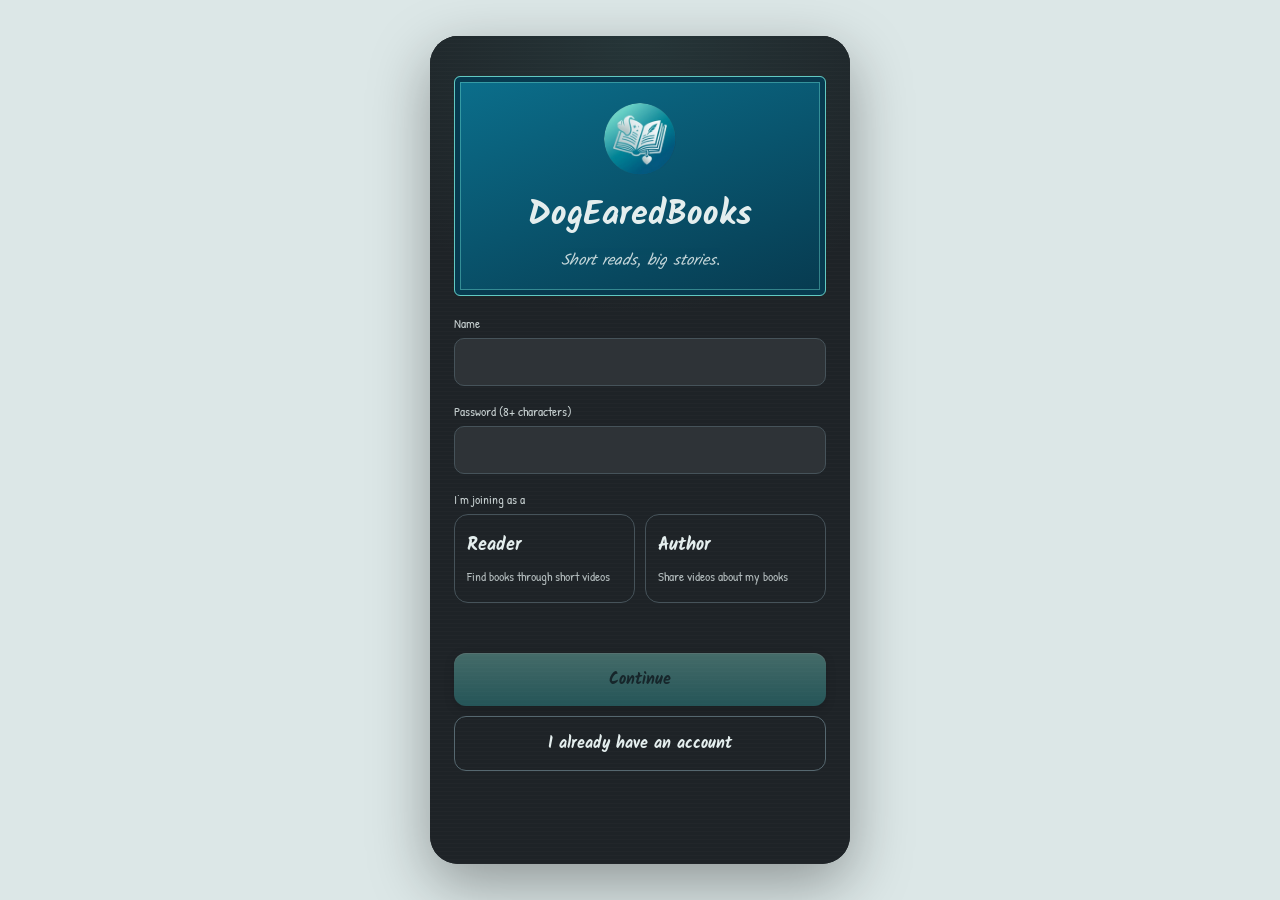
==== commit b63e940a: "Updated Fonts" ====
--- a/index.html
+++ b/index.html
@@ -5,7 +5,7 @@
 <meta name="viewport" content="width=device-width, initial-scale=1, viewport-fit=cover">
 <title>DogEaredBooks</title>
 <link rel="icon" type="image/png" href="[data-uri]">
-<link href="https://fonts.googleapis.com/css2?family=Fraunces:ital,opsz,wght@0,9..144,500;0,9..144,700&family=DM+Sans:wght@400;500;700&display=swap" rel="stylesheet">
+<link href="https://fonts.googleapis.com/css2?family=Kalam:wght@400;700&family=Patrick+Hand&display=swap" rel="stylesheet">
 <link rel="stylesheet" href="styles.css">
 </head>
 <body>
@@ -498,7 +498,7 @@
  if(!user)return;
  try{var d=await api("/api/me/counts"),b=document.querySelector('#tabs [data-tab=profile]');if(b)b.classList.toggle("dot",(d.open+d.responses)>0)}catch(e){}}
 /* ---- Share as an image: the author's name travels with the content, and long snippets are cut short ---- */
-var SERIF='"Fraunces",Georgia,"Times New Roman",serif';
+var SERIF='"Kalam","Bradley Hand","Segoe Print","Comic Sans MS",cursive';
 function loadImg(url){return new Promise(function(ok){if(!url)return ok(null);var i=new Image();i.crossOrigin="anonymous";i.onload=function(){ok(i)};i.onerror=function(){ok(null)};i.src=BASE+url})}
 function track(c,t,x,y,sp){t.split("").forEach(function(ch){c.fillText(ch,x,y);x+=c.measureText(ch).width+sp});return x}
 function trackW(c,t,sp){var w=0;t.split("").forEach(function(ch){w+=c.measureText(ch).width+sp});return w-sp}
@@ -514,7 +514,7 @@
  if(cut){var tl=out.filter(function(x){return x.t}).pop();if(tl){var b=tl.t.replace(/[\s,.;:!?—-]+$/,"");while(b.length>1&&c.measureText(b+"…").width>maxW)b=b.slice(0,-1).replace(/\s+$/,"");tl.t=b+"…"}}
  return {lines:out,h:h,cut:cut}}
 async function renderShareImage(p){
- try{await Promise.all([document.fonts.load("500 46px Fraunces"),document.fonts.load("700 52px Fraunces")])}catch(e){}
+ try{await Promise.all([document.fonts.load("400 46px Kalam"),document.fonts.load("700 52px Kalam")])}catch(e){}
  var W=1080,H=1350,cv=document.createElement("canvas");cv.width=W;cv.height=H;var c=cv.getContext("2d"),name=p.author.name;
  var col=G[p.genres[0]]||"#2d4a73",isVid=!!p.videoUrl,av=await loadImg(p.author.avatarUrl),cov=await loadImg(p.coverUrl),cream="#e4eeee";
  c.fillStyle=col;c.fillRect(0,0,W,H);
--- a/styles.css
+++ b/styles.css
@@ -1,5 +1,5 @@
 :root{color-scheme:light dark;--page:#dce7e7;--ink:#1d2a30;--paper:#e4eeee;--accent:#61c9c2;
---serif:"Fraunces",Georgia,serif;--sans:"DM Sans",system-ui,-apple-system,sans-serif;
+--serif:"Kalam","Bradley Hand","Segoe Print","Comic Sans MS",cursive;--sans:"Patrick Hand","Bradley Hand","Segoe Print","Comic Sans MS",cursive;
 box-sizing:border-box;padding-top:env(safe-area-inset-top,0px);padding-bottom:env(safe-area-inset-bottom,0px)}
 @media (prefers-color-scheme:dark){:root:not([data-theme="light"]){--page:#14181b;--ink:#e4eeee}}
 :root[data-theme="dark"]{--page:#14181b;--ink:#e4eeee}
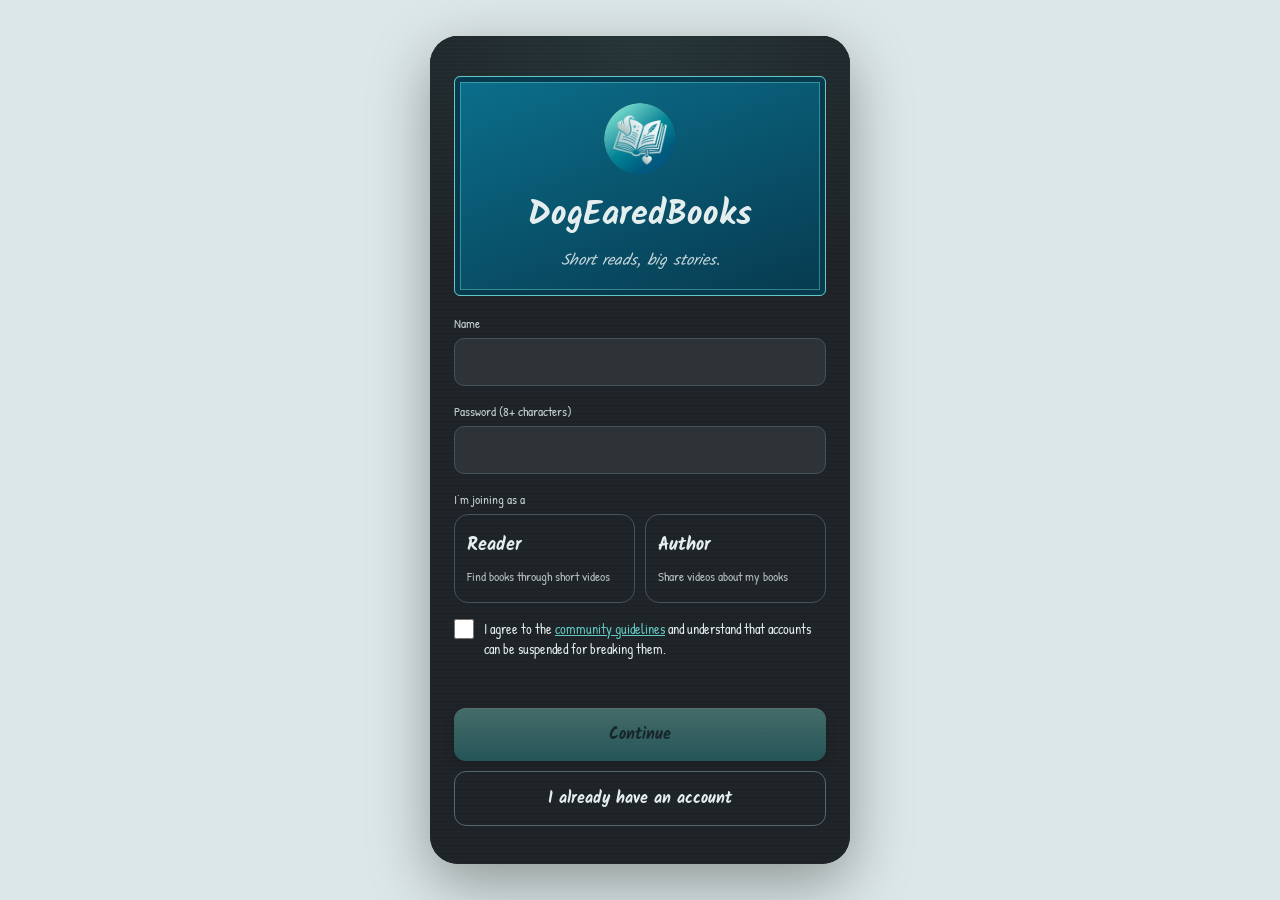
==== commit 14976597: "Updated style and split into CSS and HTML" ====
--- a/index.html
+++ b/index.html
@@ -35,6 +35,9 @@
   <div id="auth"></div>
   <div class="pick" id="pick" hidden><div class="pk-bd"></div><div class="pk-sheet" role="listbox"><div class="pk-head"><span id="pk-title">Choose</span><button type="button" id="pk-x" aria-label="Close">×</button></div><div class="pk-list" id="pk-list"></div></div></div>
   <div class="pick" id="sharepv" hidden><div class="pk-bd"></div><div class="pk-sheet"><div class="pk-head"><span>Your share image</span><button type="button" id="spv-x" aria-label="Close">×</button></div><div class="spvbody"><img id="spv-img" alt="Share image with the author's name"><p class="sub">The author’s name is built into the picture. Save it, then share it from your gallery.</p><a class="btn" id="spv-dl">Save image</a></div></div></div>
+  <div class="pick" id="act" hidden><div class="pk-bd"></div><div class="pk-sheet"><div class="pk-head"><span id="act-t">Options</span><button type="button" id="act-x" aria-label="Close">×</button></div><div class="pk-list" id="act-list"></div></div></div>
+  <div class="pick" id="rpt" hidden><div class="pk-bd"></div><div class="pk-sheet"><div class="pk-head"><span id="rpt-t">Report</span><button type="button" id="rpt-x" aria-label="Close">×</button></div><div class="rptbody"><p class="sub" style="margin:10px 0 4px;color:#4a5b62">Why are you reporting this? Reports are private. <button type="button" class="linkbtn" data-info="guidelines">Community guidelines</button></p><div id="rpt-list" role="radiogroup"></div><textarea id="rpt-note" maxlength="300" placeholder="Anything else our team should know? (optional)" style="min-height:70px;margin-top:10px;background:#f2f8f8;color:#1d2a30;border-color:#bdd2d2"></textarea><label class="rd2" id="rpt-blk" style="margin-top:12px;color:#1d2a30"><input type="checkbox" id="rpt-block"> <span>Also block <b id="rpt-bn"></b></span></label><p class="err" id="rpt-err" role="alert" style="color:#a1281f"></p><button class="btn" id="rpt-send" disabled>Send report</button></div></div></div>
+  <div class="pick" id="info" hidden><div class="pk-bd"></div><div class="pk-sheet"><div class="pk-head"><span id="info-t">Info</span><button type="button" id="info-x" aria-label="Close">×</button></div><div id="info-b"></div></div></div>
   <div class="toast" id="toast" role="status"></div>
   <div class="stale" id="stale" hidden role="alert">Your server is out of date. Replace server.js with the newest version and restart it. Tap to dismiss.</div>
 </div>
@@ -46,9 +49,9 @@
 var tok=null;try{tok=localStorage.getItem("deb_token")}catch(e){}
 var NATIVE=!!(window.Capacitor&&window.Capacitor.isNativePlatform&&window.Capacitor.isNativePlatform());
 var BASE="";try{if(NATIVE)BASE=localStorage.getItem("deb_server")||""}catch(e){}
-var user=null,w={},posts=[],dirty=true,current=null,ptab="snippets",aRole=null,tags=[],lastView=null,wt=null,prevUrl=null,curTab="videos",feedType="videos",viewing=null,aptab="snippets",myBooks=[],editBook=null,bgenres=[],stab="snippets",topBooks=[],feedMore=0,chBook=null,editCh=null,rsize=18,viewPost=null,focusBook=null,curRoom=null,roomLast=0,roomTimer=null,chatRooms=[],pkSel=null,replyTo=null,qaList=[],respData={responses:[],waiting:[]};
+var user=null,w={},posts=[],dirty=true,current=null,ptab="snippets",aRole=null,tags=[],lastView=null,wt=null,prevUrl=null,curTab="videos",feedType="videos",viewing=null,aptab="snippets",myBooks=[],editBook=null,bgenres=[],stab="snippets",topBooks=[],feedMore=0,chBook=null,editCh=null,rsize=18,viewPost=null,focusBook=null,curRoom=null,roomLast=0,roomTimer=null,chatRooms=[],pkSel=null,replyTo=null,qaList=[],respData={responses:[],waiting:[]},blockList=[],appCfg={supportEmail:null},reportCtx=null,actFns=[];
 try{var sv0=+localStorage.getItem("deb_rsize");if(sv0>=14&&sv0<=30)rsize=sv0}catch(e){}
-var ic={heart:'<path d="M12 21s-8-5.2-8-11a4.5 4.5 0 0 1 8-2.8A4.5 4.5 0 0 1 20 10c0 5.8-8 11-8 11z"/>',chat:'<path d="M21 12a8 8 0 0 1-11.6 7.1L4 20l1-4.6A8 8 0 1 1 21 12z"/>',mark:'<path d="M6 3h12v18l-6-4-6 4z"/>',share:'<path d="M4 12v7h16v-7M12 3v12M7 8l5-5 5 5"/>',trash:'<path d="M4 7h16M10 11v6M14 11v6M6 7l1 13h10l1-13M9 7V4h6v3"/>'};
+var ic={heart:'<path d="M12 21s-8-5.2-8-11a4.5 4.5 0 0 1 8-2.8A4.5 4.5 0 0 1 20 10c0 5.8-8 11-8 11z"/>',chat:'<path d="M21 12a8 8 0 0 1-11.6 7.1L4 20l1-4.6A8 8 0 1 1 21 12z"/>',mark:'<path d="M6 3h12v18l-6-4-6 4z"/>',share:'<path d="M4 12v7h16v-7M12 3v12M7 8l5-5 5 5"/>',trash:'<path d="M4 7h16M10 11v6M14 11v6M6 7l1 13h10l1-13M9 7V4h6v3"/>',dots:'<circle cx="5" cy="12" r="1.7" fill="currentColor"/><circle cx="12" cy="12" r="1.7" fill="currentColor"/><circle cx="19" cy="12" r="1.7" fill="currentColor"/>'};
 function esc(s){return String(s).replace(/[&<>"]/g,function(c){return{"&":"&amp;","<":"&lt;",">":"&gt;",'"':"&quot;"}[c]})}
 function fmt(n){return n>=1000?(n/1000).toFixed(n>=10000?0:1).replace(".0","")+"K":String(n)}
 function toast(t){var e=$("#toast");e.textContent=t;e.classList.add("show");clearTimeout(toast.t);toast.t=setTimeout(function(){e.classList.remove("show")},1900)}
@@ -56,7 +59,7 @@
 async function api(p,m,b){
  var r;try{r=await fetch(BASE+p,{method:m||"GET",headers:Object.assign({"Content-Type":"application/json"},tok?{Authorization:"Bearer "+tok}:{}),body:b?JSON.stringify(b):undefined})}catch(x){throw new Error("Can’t reach the server. Check the address and your connection.")}
  var d={};try{d=await r.json()}catch(e){}
- if(!r.ok){if(r.status===401&&tok&&user){signOut();toast("Please sign in again")}throw new Error(d.error||"Something went wrong")}
+ if(!r.ok){if(r.status===401&&tok&&user){signOut();toast("Please sign in again")}else if(r.status===403&&/suspended/i.test(d.error||"")&&tok&&user){signOut();toast(d.error)}throw new Error(d.error||"Something went wrong")}
  return d}
 function byId(id){return posts.filter(function(p){return p.id==id})[0]||(viewPost&&viewPost.id==id?viewPost:null)}
 function anm(id,n){return '<button class="aname" data-author="'+id+'">'+esc(n)+'</button>'}
@@ -64,7 +67,7 @@
 function avHTML(url,name,cls){return url?'<img class="av'+(cls?" "+cls:"")+'" src="'+esc(BASE+url)+'" alt="">':'<span class="av'+(cls?" "+cls:"")+'">'+esc((name||"?")[0])+'</span>'}
 function railHTML(p){
  function b(a,cls,i,l){return '<button data-a="'+a+'" class="'+cls+'" aria-label="'+a+'"><span class="ic"><svg viewBox="0 0 24 24">'+ic[i]+'</svg></span>'+l+'</button>'}
- return '<div class="rail">'+b("like",p.liked?"on":"","heart",fmt(p.likes))+b("comment","","chat",p.comments)+b("save",p.saved?"on":"","mark",p.saved?"Saved":"Save")+b("share","","share","Share")+(user&&p.author.id===user.id?b("delete","","trash","Delete"):"")+'</div>'}
+ return '<div class="rail">'+b("like",p.liked?"on":"","heart",fmt(p.likes))+b("comment","","chat",p.comments)+b("save",p.saved?"on":"","mark",p.saved?"Saved":"Save")+b("share","","share","Share")+(user&&p.author.id===user.id?b("delete","","trash","Delete"):b("more","","dots","More"))+'</div>'}
 function followHTML(p){return '<button class="follow'+(p.following?' on':'')+'" data-a="follow">'+(p.following?'Following':'Follow')+'</button>'}
 function cardHTML(p){
  var v=!!p.videoUrl,bg=v?'#000':G[p.genres[0]];
@@ -101,6 +104,7 @@
    document.querySelectorAll(".card[data-id]").forEach(function(cd){var q=byId(cd.dataset.id);if(q&&q.author.id===p.author.id){q.following=!was;var f=cd.querySelector(".follow");if(f)f.outerHTML=followHTML(q)}});p.following=!was;
    toast(was?"Unfollowed":"Following "+p.author.name)}
   else if(a==="share"){await sharePost(p)}
+  else if(a==="more"){openActions("Post by "+p.author.name,[{label:"Report this post",fn:function(){reportFlow("post",p.id,p.author.id,p.author.name)}},{label:"Block "+p.author.name,danger:true,fn:function(){blockUser(p.author.id,p.author.name)}}])}
   else if(a==="delete"){await delPost(p.id)}
   else if(a==="comment"){current=p;openSheet()}
  }catch(err){toast(err.message)}
@@ -111,7 +115,7 @@
  $("#sheet").classList.add("open");var d;
  try{d=await api("/api/posts/"+current.id+"/comments")}catch(e){toast(e.message);return}
  current.comments=d.comments.length;$("#s-title").textContent=d.comments.length+" comments";
- $("#cmts").innerHTML=d.comments.length?d.comments.map(function(c){return '<div><b>'+esc(c.author)+'</b>'+esc(c.body)+'</div>'}).join(""):'<p class="empty">No comments yet. Be the first to share a reaction.</p>'}
+ $("#cmts").innerHTML=d.comments.length?d.comments.map(function(c){return '<div><b>'+esc(c.author)+'</b>'+esc(c.body)+(c.uid!==user.id?'<button class="mdel cmore" data-cmore="'+c.id+'" data-uid="'+c.uid+'" data-name="'+esc(c.author)+'" aria-label="More">···</button>':'')+'</div>'}).join(""):'<p class="empty">No comments yet. Be the first to share a reaction.</p>'}
 $("#s-close").onclick=function(){$("#sheet").classList.remove("open");var r=current&&document.querySelector('.card[data-id="'+current.id+'"] .rail');if(r)r.outerHTML=railHTML(current)};
 $("#c-send").onclick=async function(){var v=$("#c-in").value.trim();if(!v||!current)return;try{await api("/api/posts/"+current.id+"/comments","POST",{body:v});$("#c-in").value="";openSheet()}catch(e){toast(e.message)}};
 $("#c-in").addEventListener("keydown",function(e){if(e.key==="Enter")$("#c-send").click()});
@@ -138,12 +142,13 @@
  if(ptab==="chats"){try{chatRooms=(await api("/api/me/rooms")).rooms}catch(e){chatRooms=[]}}
  if(ptab==="qa"){try{qaList=(await api("/api/me/questions")).questions}catch(e){qaList=[]}}
  if(ptab==="responses"){try{respData=await api("/api/me/responses")}catch(e){respData={responses:[],waiting:[]}}}
+ if(ptab==="safety"){try{blockList=(await api("/api/me/blocks")).blocks;appCfg=await api("/api/config")}catch(e){blockList=[]}}
  var au=user.role==="author";
  var cnt={qa:d.counts&&d.counts.open,responses:d.counts&&d.counts.responses};if(au&&(ptab==="liked"||ptab==="books"||ptab==="responses"))ptab="snippets";if(!au&&(ptab==="snippets"||ptab==="videos"||ptab==="mybooks"||ptab==="qa"))ptab="liked";
  var src=au?d.posts:d.liked,sn=src.filter(function(p){return !p.videoUrl}),vd=src.filter(function(p){return p.videoUrl});
  var h='<div class="ph"><label class="avpick" title="Change profile photo">'+avHTML(user.avatarUrl,user.name,"big")+'<span class="cam" aria-hidden="true">+</span><input type="file" id="av-file" accept="image/*" hidden></label><div><h2>'+esc(user.name)+'</h2><small>'+(au?"Author":"Reader")+'</small>'+(user.avatarUrl?' <button class="chip avrm" id="av-rm">Remove photo</button>':'')+'</div></div>'+
  '<div class="stats"><div><b>'+d.followers.length+'</b>Followers</div><div><b>'+d.following.length+'</b>Following</div><div><b>'+src.length+'</b>'+(au?"Posts":"Liked")+'</div></div>'+
- '<div class="ptabs" role="tablist">'+(au?[["snippets","Snippets"],["videos","Videos"],["mybooks","Books"],["saved","Saved"],["chats","Chats"],["qa","Q&A"],["people","Followers"]]:[["liked","Liked"],["books","Top books"],["saved","Saved"],["responses","Responses"],["chats","Chats"],["people","Followers"]]).map(function(x){return '<button role="tab" data-pt="'+x[0]+'" aria-selected="'+(ptab===x[0])+'">'+x[1]+(cnt[x[0]]?' <span class="badge sm">'+cnt[x[0]]+'</span>':'')+'</button>'}).join("")+'</div>';
+ '<div class="ptabs" role="tablist">'+(au?[["snippets","Snippets"],["videos","Videos"],["mybooks","Books"],["saved","Saved"],["chats","Chats"],["qa","Q&A"],["people","Followers"],["safety","Safety"]]:[["liked","Liked"],["books","Top books"],["saved","Saved"],["responses","Responses"],["chats","Chats"],["people","Followers"],["safety","Safety"]]).map(function(x){return '<button role="tab" data-pt="'+x[0]+'" aria-selected="'+(ptab===x[0])+'">'+x[1]+(cnt[x[0]]?' <span class="badge sm">'+cnt[x[0]]+'</span>':'')+'</button>'}).join("")+'</div>';
  if(ptab==="liked")h+=likedHTML(sn,vd);
  else if(ptab==="books"){topBooks=d.frequentBooks||[];h+=booksHTML(topBooks)}
  else if(ptab==="mybooks"){myBooks=d.books||[];if(chBook)chBook=myBooks.filter(function(b){return b.id===chBook.id})[0]||null;h+=chBook?chaptersHTML(chBook):myBooksHTML(myBooks)}
@@ -151,6 +156,7 @@
  else if(ptab==="chats")h+=roomsHTML(chatRooms);
  else if(ptab==="qa")h+=qaInboxHTML(qaList);
  else if(ptab==="responses")h+=responsesHTML(respData);
+ else if(ptab==="safety")h+=safetyHTML();
  else if(ptab==="snippets")h+=sn.length?sn.map(snipHTML).join(""):'<p class="empty">No snippets yet. Open Post, skip the video and write a snippet.</p>';
  else if(ptab==="videos")h+=vd.length?'<div class="vgrid">'+vd.map(vidTile).join("")+'</div>':'<p class="empty">No videos yet. Open Post to share your first one.</p>';
  else h+=peopleHTML(d);
@@ -159,6 +165,9 @@
 $("#profile").addEventListener("click",async function(e){
  var t=e.target.closest("[data-pt]");if(t){ptab=t.dataset.pt;chBook=null;editCh=null;editBook=null;bgenres.length=0;renderProfile();return}
  var qr=e.target.closest("[data-qreply]");if(qr){var qi=qaList.filter(function(x){return String(x.id)===qr.dataset.qreply})[0];if(qi){replyTo={id:qi.id,body:qi.body,kind:qr.dataset.kind};go("write")}return}
+ var qrp=e.target.closest("[data-qrep]");if(qrp){reportFlow("question",+qrp.dataset.qrep,+qrp.dataset.uid,qrp.dataset.name);return}
+ var qbk=e.target.closest("[data-qblk]");if(qbk){blockUser(+qbk.dataset.qblk,qbk.dataset.name).then(function(){renderProfile()});return}
+ var ubk=e.target.closest("[data-unblock]");if(ubk){unblockUser(+ubk.dataset.unblock,ubk.dataset.name).then(function(){renderProfile()});return}
  var qd=e.target.closest("[data-qdel]");if(qd){if(!confirm("Remove this question?"))return;try{await api("/api/questions/"+qd.dataset.qdel,"DELETE");renderProfile()}catch(x){toast(x.message)}return}
  var rmx=e.target.closest("[data-room]");if(rmx){openRoom(+rmx.dataset.room);return}
  var chx=e.target.closest("[data-chat]");if(chx){var tb2=topBooks[+chx.dataset.chat];try{var rr=await api("/api/rooms/open","POST",{aid:tb2.aid,book:tb2.book});openRoom(rr.room.id)}catch(x){toast(x.message)}return}
@@ -209,7 +218,7 @@
  aptab=opt&&opt.book?"books":"snippets";focusBook=opt&&opt.book||null;renderAuthor()}
 function renderAuthor(){
  var d=viewing,sn=d.posts.filter(function(p){return !p.videoUrl}),vd=d.posts.filter(function(p){return p.videoUrl});
- var h='<button class="back" data-ab="back">← Back</button><div class="ph">'+avHTML(d.author.avatarUrl,d.author.name,"big")+'<div><h2>'+esc(d.author.name)+'</h2><small>Author</small></div></div>'+
+ var h='<div class="rbar2"><button class="back" data-ab="back">← Back</button><button class="chip" data-ab="more" aria-label="More">···</button></div><div class="ph">'+avHTML(d.author.avatarUrl,d.author.name,"big")+'<div><h2>'+esc(d.author.name)+'</h2><small>Author</small></div></div>'+
  '<button class="btn fbtn'+(d.following?' ghost':'')+'" data-ab="follow">'+(d.following?'Following':'Follow')+'</button>'+
  '<div class="stats"><div><b>'+d.followers+'</b>Followers</div><div><b>'+sn.length+'</b>Snippets</div><div><b>'+vd.length+'</b>Videos</div></div>'+
  '<div class="ptabs" role="tablist">'+[["snippets","Snippets"],["videos","Videos"],["books","Books"],["qa","Q&A"]].map(function(x){return '<button role="tab" data-apt="'+x[0]+'" aria-selected="'+(aptab===x[0])+'">'+x[1]+'</button>'}).join("")+'</div>';
@@ -224,6 +233,7 @@
  var qd=e.target.closest("[data-qdel]");if(qd){try{await api("/api/questions/"+qd.dataset.qdel,"DELETE");await loadQa();renderAuthor()}catch(x){toast(x.message)}return}
  var a=e.target.closest("[data-ab]");if(!a)return;
  if(a.dataset.ab==="back"){go(curTab);return}
+ if(a.dataset.ab==="more"){var ad=viewing.author;openActions(ad.name,[{label:"Report "+ad.name,fn:function(){reportFlow("user",ad.id,ad.id,ad.name)}},{label:"Block "+ad.name,danger:true,fn:function(){blockUser(ad.id,ad.name)}}]);return}
  if(a.dataset.ab==="ask"){var qt=$("#qa-in").value.trim();if(qt.length<8){$("#qa-err").textContent="Write a question of at least 8 characters.";return}
   try{await api("/api/users/"+viewing.author.id+"/questions","POST",{body:qt});toast("Question sent. Answers appear under Responses.");await loadQa();renderAuthor()}catch(x){$("#qa-err").textContent=x.message}return}
  if(a.dataset.ab==="follow"){try{var was=viewing.following;await api("/api/users/"+viewing.author.id+"/follow",was?"DELETE":"POST");viewing.following=!was;viewing.followers+=was?-1:1;toggleFollowLocal(viewing.author.id,!was);renderAuthor();toast(was?"Unfollowed":"Following "+viewing.author.name)}catch(x){toast(x.message)}}});
@@ -262,22 +272,22 @@
  '<label class="l" for="a-name">Name</label><input type="text" id="a-name" maxlength="30" autocomplete="username">'+
  '<label class="l" for="a-pw">Password (8+ characters)</label><input type="password" id="a-pw" autocomplete="'+(su?"new-password":"current-password")+'">'+
  (su?'<label class="l">I’m joining as a</label><div class="roles"><button class="role" data-r="reader" aria-pressed="false"><b>Reader</b><span>Find books through short videos</span></button><button class="role" data-r="author" aria-pressed="false"><b>Author</b><span>Share videos about my books</span></button></div>':'')+
- '<p class="err" id="a-err" role="alert"></p><button class="btn" id="a-next" disabled>'+(su?"Continue":"Log in")+'</button><button class="btn ghost" id="a-sw">'+(su?"I already have an account":"Create an account")+'</button>';
- function chk(){$("#a-next").disabled=!($("#a-name").value.trim()&&$("#a-pw").value.length>=8&&(!su||aRole)&&(!NATIVE||$("#a-srv").value.trim()))}
+ (su?'<label class="rd2" style="margin-top:16px"><input type="checkbox" id="a-agree"> <span>I agree to the <button type="button" class="linkbtn" data-info="guidelines">community guidelines</button> and understand that accounts can be suspended for breaking them.</span></label>':'')+'<p class="err" id="a-err" role="alert"></p><button class="btn" id="a-next" disabled>'+(su?"Continue":"Log in")+'</button><button class="btn ghost" id="a-sw">'+(su?"I already have an account":"Create an account")+'</button>';
+ function chk(){$("#a-next").disabled=!($("#a-name").value.trim()&&$("#a-pw").value.length>=8&&(!su||(aRole&&$("#a-agree").checked))&&(!NATIVE||$("#a-srv").value.trim()))}
  if(NATIVE){$("#a-srv").value=BASE;$("#a-srv").oninput=chk}
- $("#a-name").oninput=chk;$("#a-pw").oninput=chk;
+ $("#a-name").oninput=chk;$("#a-pw").oninput=chk;if(su)$("#a-agree").onchange=chk;
  document.querySelectorAll(".role").forEach(function(b){b.onclick=function(){aRole=b.dataset.r;document.querySelectorAll(".role").forEach(function(x){x.setAttribute("aria-pressed",x===b)});chk()}});
  $("#a-sw").onclick=function(){authStep1(su?"login":"signup")};
  $("#a-next").onclick=async function(){var name=$("#a-name").value.trim(),pw=$("#a-pw").value;
   if(NATIVE){var sv=$("#a-srv").value.trim().replace(/\/+$/,"");if(!/^https?:\/\/.+/.test(sv)){$("#a-err").textContent="Enter the full address, like http://192.168.1.20:3000";return}BASE=sv;try{localStorage.setItem("deb_server",sv)}catch(x){}}
   if(!su){try{onAuth(await api("/api/login","POST",{name:name,password:pw}))}catch(e){$("#a-err").textContent=e.message}return}
   if(aRole==="reader")authStep2(name,pw);
-  else{try{onAuth(await api("/api/signup","POST",{name:name,password:pw,role:"author"}))}catch(e){$("#a-err").textContent=e.message}}}}
+  else{try{onAuth(await api("/api/signup","POST",{name:name,password:pw,role:"author",agree:true}))}catch(e){$("#a-err").textContent=e.message}}}}
 function authStep2(name,pw){var sel=[];
  $("#auth").innerHTML='<h1>What do you read?</h1><p class="sub">Pick the genres you like. You can fine-tune how much of each you see later in Tune.</p><div class="chips" id="a-g"></div><p class="err" id="a-err" role="alert"></p><button class="btn" id="a-go" disabled>Start reading</button><button class="btn ghost" id="a-back">Back</button>';
  chips($("#a-g"),sel,GN.length,function(){$("#a-go").disabled=!sel.length});
  $("#a-back").onclick=function(){authStep1()};
- $("#a-go").onclick=async function(){try{onAuth(await api("/api/signup","POST",{name:name,password:pw,role:"reader",genres:sel}))}catch(e){$("#a-err").textContent=e.message}}}
+ $("#a-go").onclick=async function(){try{onAuth(await api("/api/signup","POST",{name:name,password:pw,role:"reader",genres:sel,agree:true}))}catch(e){$("#a-err").textContent=e.message}}}
 function bookTitle(){var v=$("#w-book").value;if(v==="__other")return $("#w-other").value.trim();var b=myBooks.filter(function(x){return String(x.id)===v})[0];return b?b.title:""}
 function pickBook(){
  var v=$("#w-book").value;$("#w-other").style.display=v==="__other"?"block":"none";
@@ -323,7 +333,7 @@
  if(stab==="snippets")h+=sn.length?sn.map(snipHTML).join(""):'<p class="empty">No saved snippets yet. Tap Save on a snippet to keep it here.</p>';
  else h+=vd.length?'<div class="vgrid">'+vd.map(vidTile).join("")+'</div>':'<p class="empty">No saved videos yet. Tap Save on a video to keep it here.</p>';
  return h}
-async function checkServer(){try{var d=await api("/api/version");if(!(d.api>=10))throw 0}catch(e){if(e===0||(e&&e.message==="Not found"))$("#stale").hidden=false}}
+async function checkServer(){try{var d=await api("/api/version");if(!(d.api>=11))throw 0}catch(e){if(e===0||(e&&e.message==="Not found"))$("#stale").hidden=false}}
 $("#stale").onclick=function(){this.hidden=true};
 function chapterOptions(){
  var v=$("#w-book").value,b=myBooks.filter(function(x){return String(x.id)===v})[0],wrap=$("#w-chwrap"),sel=$("#w-chapter");
@@ -441,7 +451,7 @@
 function chatChip(row,bk,i){var old=row.querySelector("[data-chat]");if(old)old.remove();if(bk.read){var b=document.createElement("button");b.className="chip";b.dataset.chat=i;b.textContent="Chat";row.insertBefore(b,row.querySelector(".chev"))}}
 function msgHTML(m){
  var del=(m.mine||(curRoom&&curRoom.canModerate))?'<button class="mdel" data-mdel="'+m.id+'" aria-label="Delete message">×</button>':'';
- return '<div class="msg'+(m.mine?' mine':'')+'" data-mid="'+m.id+'">'+(m.mine?'':avHTML(m.user.avatarUrl,m.user.name))+'<div class="mb"><div class="mh"><b>'+(m.isAuthor?anm(m.user.id,m.user.name):esc(m.user.name))+'</b>'+(m.isAuthor?'<span class="apill">Author</span>':'')+'</div><div class="mt">'+esc(m.body)+'</div><div class="mt2"><span>'+ago(m.created)+'</span>'+del+'</div></div></div>'}
+ return '<div class="msg'+(m.mine?' mine':'')+'" data-mid="'+m.id+'" data-uid="'+m.user.id+'">'+(m.mine?'':avHTML(m.user.avatarUrl,m.user.name))+'<div class="mb"><div class="mh"><b>'+(m.isAuthor?anm(m.user.id,m.user.name):esc(m.user.name))+'</b>'+(m.isAuthor?'<span class="apill">Author</span>':'')+'</div><div class="mt">'+esc(m.body)+'</div><div class="mt2"><span>'+ago(m.created)+'</span>'+del+(m.mine?'':'<button class="mdel" data-mmore="'+m.id+'" aria-label="More">···</button>')+'</div></div></div>'}
 function addMsgs(list,force){
  var box=$("#rmsgs");if(!box)return;var near=box.scrollHeight-box.scrollTop-box.clientHeight<90;
  list.forEach(function(m){if(box.querySelector('[data-mid="'+m.id+'"]'))return;box.insertAdjacentHTML("beforeend",msgHTML(m));if(m.id>roomLast)roomLast=m.id});
@@ -465,6 +475,8 @@
 $("#room").addEventListener("click",async function(e){
  if(e.target.closest("[data-rb=back]")){clearInterval(roomTimer);go(curTab);return}
  if(e.target.id==="r-send"){sendMsg();return}
+ var mm=e.target.closest("[data-mmore]");
+ if(mm){var mrow=mm.closest(".msg"),muid=+mrow.dataset.uid,mnm=mrow.querySelector(".mh b").textContent,mmid=+mrow.dataset.mid;openActions("Message from "+mnm,[{label:"Report this message",fn:function(){reportFlow("message",mmid,muid,mnm)}},{label:"Block "+mnm,danger:true,fn:function(){blockUser(muid,mnm)}}]);return}
  var dm=e.target.closest("[data-mdel]");
  if(dm){if(!confirm("Delete this message?"))return;try{await api("/api/rooms/"+curRoom.id+"/messages/"+dm.dataset.mdel,"DELETE");var el=dm.closest(".msg");if(el)el.remove()}catch(x){toast(x.message)}}});
 $("#room").addEventListener("keydown",function(e){if(e.key==="Enter"&&e.target.id==="r-in"){e.preventDefault();sendMsg()}});
@@ -472,7 +484,7 @@
 function ansLine(p,max){return p.videoUrl?'<span class="ptri"></span>Video answer'+(p.caption?' · '+esc(p.caption.slice(0,100)):''):esc(p.caption.length>max?p.caption.slice(0,max-3)+"…":p.caption)}
 function qaInboxHTML(list){
  if(!list.length)return '<p class="empty">No open questions. When readers ask you something from your author page, it shows up here.</p>';
- return '<p class="sub">Answer with a video or a snippet. Your answer is posted with the question, and saved in the reader’s Responses.</p>'+list.map(function(x){return '<div class="qa"><p class="qq">“'+esc(x.body)+'”</p><small>from '+esc(x.asker.name)+' · '+agoTxt(x.created)+'</small><div class="qacts"><button class="chip" data-qreply="'+x.id+'" data-kind="video">Reply with video</button><button class="chip" data-qreply="'+x.id+'" data-kind="snippet">Reply with a snippet</button><button class="chip" data-qdel="'+x.id+'">Dismiss</button></div></div>'}).join("")}
+ return '<p class="sub">Answer with a video or a snippet. Your answer is posted with the question, and saved in the reader’s Responses.</p>'+list.map(function(x){return '<div class="qa"><p class="qq">“'+esc(x.body)+'”</p><small>from '+esc(x.asker.name)+' · '+agoTxt(x.created)+'</small><div class="qacts"><button class="chip" data-qreply="'+x.id+'" data-kind="video">Reply with video</button><button class="chip" data-qreply="'+x.id+'" data-kind="snippet">Reply with a snippet</button><button class="chip" data-qdel="'+x.id+'">Dismiss</button><button class="chip" data-qrep="'+x.id+'" data-uid="'+x.asker.id+'" data-name="'+esc(x.asker.name)+'">Report</button><button class="chip" data-qblk="'+x.asker.id+'" data-name="'+esc(x.asker.name)+'">Block</button></div></div>'}).join("")}
 function responsesHTML(d){
  if(!d.responses.length&&!d.waiting.length)return '<p class="empty">No responses yet. Open an author’s page and tap Q&amp;A to ask a question. Their video or snippet answer will be saved here with your question.</p>';
  var h=d.responses.length?d.responses.map(function(x){var p=x.post;return '<article class="qa resp" data-post="'+p.id+'"><div class="rh">'+avHTML(p.author.avatarUrl,p.author.name)+'<div style="flex:1"><b>'+anm(p.author.id,p.author.name)+'</b><br><small>answered '+agoTxt(p.createdAt)+'</small></div>'+(x.isNew?'<span class="newtag">NEW</span>':'')+'</div><small>You asked</small><p class="qq">“'+esc(x.body)+'”</p><div class="qans">'+ansLine(p,200)+'</div></article>'}).join(""):'<p class="empty" style="padding-top:0">Nothing answered yet.</p>';
@@ -524,17 +536,17 @@
  c.fillStyle=cream;c.textBaseline="alphabetic";c.font="700 40px "+SERIF;c.fillText("DogEaredBooks",158,98);
  var y=176;c.textAlign="left";
  if(p.question){
-  c.fillStyle="rgba(244,234,213,.75)";c.font="500 24px "+SERIF;var lw=trackW(c,"A READER ASKED",5);track(c,"A READER ASKED",(W-lw)/2,y,5);y+=22;
+  c.fillStyle="rgba(228,238,238,.75)";c.font="500 24px "+SERIF;var lw=trackW(c,"A READER ASKED",5);track(c,"A READER ASKED",(W-lw)/2,y,5);y+=22;
   c.font="italic 500 40px "+SERIF;c.fillStyle=cream;var ql=wrap(c,"“"+p.question.body+"”",W-240,3*54,54,0);
   ql.lines.forEach(function(l){c.textAlign="center";c.fillText(l.t,W/2,y+44);y+=54;c.textAlign="left"});y+=26}
- c.fillStyle="rgba(244,234,213,.85)";c.font="500 26px "+SERIF;var gl=p.genres.join(" / ").toUpperCase(),gw=trackW(c,gl,5),gx=(W-gw)/2;
+ c.fillStyle="rgba(228,238,238,.85)";c.font="500 26px "+SERIF;var gl=p.genres.join(" / ").toUpperCase(),gw=trackW(c,gl,5),gx=(W-gw)/2;
  track(c,gl,gx,y+30,5);c.fillRect(gx-70,y+21,50,2);c.fillRect(gx+gw+20,y+21,50,2);
  var top=y+66,bottom=1085,avail=bottom-top;
  if(isVid){
   var vh=Math.min(avail,600),vy=top+(avail-vh)/2;
   c.fillStyle="rgba(14,18,21,.45)";c.strokeStyle="rgba(97,201,194,.7)";c.lineWidth=3;c.beginPath();c.roundRect?c.roundRect(100,vy,880,vh,28):c.rect(100,vy,880,vh);c.fill();c.stroke();
   c.fillStyle="#61c9c2";c.beginPath();c.arc(W/2,vy+vh*.38,92,0,7);c.fill();c.fillStyle="#1d2a30";c.beginPath();c.moveTo(W/2-26,vy+vh*.38-44);c.lineTo(W/2+46,vy+vh*.38);c.lineTo(W/2-26,vy+vh*.38+44);c.closePath();c.fill();
-  c.fillStyle="rgba(244,234,213,.8)";c.font="500 24px "+SERIF;track(c,"VIDEO",132,vy+58,6);
+  c.fillStyle="rgba(228,238,238,.8)";c.font="500 24px "+SERIF;track(c,"VIDEO",132,vy+58,6);
   if(p.caption){c.fillStyle=cream;c.font="500 38px "+SERIF;var cl=wrap(c,p.caption,780,vh*.3,52,0),cy=vy+vh-34-cl.h+40;cl.lines.forEach(function(l){c.textAlign="center";c.fillText(l.t,W/2,cy);cy+=52;c.textAlign="left"})}
  }else{
   c.font="500 46px "+SERIF;var padX=64,padY=58,tw=880-padX*2-14,foot=60,tx=wrap(c,p.caption,tw,avail-padY*2-foot,66,26);
@@ -551,10 +563,10 @@
  if(av)c.drawImage(av,cx-46,ay-46,92,92);else{c.fillStyle="#05597e";c.fillRect(cx-46,ay-46,92,92);c.fillStyle="#61c9c2";c.font="700 46px "+SERIF;c.textAlign="center";c.fillText(name[0].toUpperCase(),cx,ay+16);c.textAlign="left"}
  c.restore();c.strokeStyle="#61c9c2";c.lineWidth=3;c.beginPath();c.arc(cx,ay,46,0,7);c.stroke();
  var maxN=cov?620:760;c.fillStyle=cream;c.font="700 52px "+SERIF;c.fillText(fitText(c,name,maxN),216,ay+4);
- c.fillStyle="rgba(244,234,213,.8)";c.font="italic 500 29px "+SERIF;
+ c.fillStyle="rgba(228,238,238,.8)";c.font="italic 500 29px "+SERIF;
  var sub=p.book?"From "+p.book+(p.series?" · "+p.series.name:""):"Answering a reader’s question";c.fillText(fitText(c,sub,maxN),216,ay+46);
  if(cov){c.save();c.shadowColor="rgba(0,0,0,.55)";c.shadowBlur=18;c.shadowOffsetY=8;c.drawImage(cov,880,1098,100,150);c.restore()}
- c.fillStyle="rgba(244,234,213,.6)";c.font="500 24px "+SERIF;c.textAlign="center";c.fillText("© "+name+" · shared from DogEaredBooks",W/2,1306);c.textAlign="left";
+ c.fillStyle="rgba(228,238,238,.6)";c.font="500 24px "+SERIF;c.textAlign="center";c.fillText("© "+name+" · shared from DogEaredBooks",W/2,1306);c.textAlign="left";
  // a faint repeating watermark across the whole picture
  c.save();c.translate(W/2,H/2);c.rotate(-Math.PI/7);c.fillStyle="rgba(97,201,194,.085)";c.font="700 52px "+SERIF;
  var mark=name+" · DogEaredBooks",mw=c.measureText(mark).width+150;
@@ -583,6 +595,54 @@
  try{if(await nativeShare(blob,name,text))return}catch(e){if(/cancel/i.test(String((e&&e.message)||e)))return}
  try{var file=new File([blob],name,{type:"image/png"});if(navigator.canShare&&navigator.canShare({files:[file]})){await navigator.share({files:[file],title:"DogEaredBooks",text:text});return}}catch(e){if(e&&e.name==="AbortError")return}
  showSharePreview(blob,name)}
+/* ---- report, block, help ---- */
+var GUIDELINES='<p><b>DogEaredBooks is for people who love books.</b> To keep it welcoming:</p><ul><li><b>Be kind.</b> No harassment, bullying, threats or hate.</li><li><b>Only share what is yours</b>, or what you have permission to share. Do not post other writers’ work, covers or chapters.</li><li><b>Nothing sexual involving children, ever.</b> Reports about children are acted on straight away and may be passed to the authorities.</li><li><b>Keep it suitable for a wide audience.</b> No sexually explicit material, graphic violence or content that encourages self-harm.</li><li><b>No spam, scams or pretending to be someone else</b>, including impersonating an author.</li><li><b>Spoilers belong in book chats</b>, not in posts.</li></ul><p><b>What happens next:</b> our team reviews every report. Content that breaks these rules is removed, and accounts can be suspended or closed. You can block anyone at any time, and reports are private.</p>';
+function showInfo(title,html){$("#info-t").textContent=title;$("#info-b").innerHTML=html;$("#info").hidden=false}
+$("#info").addEventListener("click",function(e){if(e.target.closest(".pk-bd,#info-x"))$("#info").hidden=true});
+document.addEventListener("click",function(e){var i=e.target.closest("[data-info]");if(i&&i.dataset.info==="guidelines"){e.preventDefault();showInfo("Community guidelines",GUIDELINES+(appCfg.supportEmail?'<p>Questions? Email <b>'+esc(appCfg.supportEmail)+'</b>.</p>':''))}});
+api("/api/config").then(function(d){appCfg=d}).catch(function(){});
+function openActions(title,items){
+ actFns=items;$("#act-t").textContent=title;
+ $("#act-list").innerHTML=items.map(function(it,i){return '<button type="button" class="pk-item'+(it.danger?' danger':'')+'" data-ai="'+i+'"><span class="pk-tx"><span class="pk-t">'+esc(it.label)+'</span></span></button>'}).join("");
+ $("#act").hidden=false}
+$("#act").addEventListener("click",function(e){
+ if(e.target.closest(".pk-bd,#act-x")){$("#act").hidden=true;return}
+ var b=e.target.closest("[data-ai]");if(!b)return;var it=actFns[+b.dataset.ai];$("#act").hidden=true;if(it)it.fn()});
+var RREASONS=[["child_safety","Involves a child or child abuse"],["illegal","Illegal content"],["self_harm","Self-harm or suicide"],["harassment","Harassment or bullying"],["hate","Hate or abusive content"],["sexual","Sexual or explicit content"],["violence","Violence or threats"],["copyright","Stolen or copyrighted work"],["impersonation","Pretending to be someone else"],["spam","Spam or scam"],["other","Something else"]];
+function reportFlow(type,id,ownerId,ownerName){
+ reportCtx={type:type,id:id,ownerId:ownerId,ownerName:ownerName,reason:null};
+ $("#rpt-t").textContent="Report "+({post:"this post",comment:"this comment",message:"this message",question:"this question",user:ownerName})[type];
+ $("#rpt-list").innerHTML=RREASONS.map(function(r){return '<button type="button" class="pk-item" data-rr="'+r[0]+'" role="radio" aria-checked="false"><span class="pk-tx"><span class="pk-t">'+r[1]+'</span></span><span class="pk-ck"></span></button>'}).join("");
+ $("#rpt-note").value="";$("#rpt-block").checked=false;$("#rpt-blk").style.display=ownerId?"flex":"none";$("#rpt-bn").textContent=ownerName||"this account";$("#rpt-err").textContent="";$("#rpt-send").disabled=true;$("#rpt").hidden=false}
+$("#rpt").addEventListener("click",async function(e){
+ if(e.target.closest(".pk-bd,#rpt-x")){$("#rpt").hidden=true;return}
+ var rr=e.target.closest("[data-rr]");
+ if(rr){reportCtx.reason=rr.dataset.rr;document.querySelectorAll("#rpt-list .pk-item").forEach(function(x){var on=x===rr;x.classList.toggle("on",on);x.setAttribute("aria-checked",on)});$("#rpt-send").disabled=false;return}
+ if(e.target.id==="rpt-send"){
+  var c=reportCtx;if(!c||!c.reason)return;$("#rpt-send").disabled=true;
+  try{
+   var alsoBlock=$("#rpt-block").checked&&!!c.ownerId;
+   await api("/api/reports","POST",{type:c.type,id:c.id,reason:c.reason,note:$("#rpt-note").value.trim(),alsoBlock:alsoBlock});
+   $("#rpt").hidden=true;hideFromView(alsoBlock?c.ownerId:0,c.type==="post"?c.id:0);toast("Thanks. Our team will review this.")
+  }catch(x){$("#rpt-err").textContent=x.message;$("#rpt-send").disabled=false}}});
+function hideFromView(ownerId,postId){
+ document.querySelectorAll(".card[data-id]").forEach(function(cd){var q=byId(cd.dataset.id);if((ownerId&&q&&q.author.id===ownerId)||(postId&&+cd.dataset.id===postId)){io.unobserve(cd);cd.remove()}});
+ if(ownerId)document.querySelectorAll('.msg[data-uid="'+ownerId+'"]').forEach(function(x){x.remove()});
+ dirty=true;
+ if($("#v-post").classList.contains("on"))go(curTab);
+ if(ownerId&&$("#v-author").classList.contains("on")&&viewing&&viewing.author.id===ownerId)go(curTab);
+ if($("#sheet").classList.contains("open")&&current)openSheet()}
+async function blockUser(id,name){
+ if(!confirm("Block "+name+"? You won’t see each other’s posts, comments or chats, and they can’t follow or contact you."))return false;
+ try{await api("/api/users/"+id+"/block","POST");hideFromView(id,0);toast("Blocked "+name);return true}catch(e){toast(e.message);return false}}
+async function unblockUser(id,name){try{await api("/api/users/"+id+"/block","DELETE");dirty=true;toast("Unblocked "+name);return true}catch(e){toast(e.message);return false}}
+function safetyHTML(){
+ var h='<p class="sub">Use the ··· button on posts, comments, chat messages and author pages to report something or block someone. Reports are private. Blocking hides two people from each other.</p><p class="sub" style="margin-top:16px">Blocked accounts</p>';
+ h+=blockList.length?blockList.map(function(b){return '<div class="frow">'+avHTML(b.avatarUrl,b.name)+'<span style="flex:1">'+esc(b.name)+'</span><button class="chip" data-unblock="'+b.id+'" data-name="'+esc(b.name)+'">Unblock</button></div>'}).join(""):'<p class="empty" style="padding-top:0">You haven’t blocked anyone.</p>';
+ h+='<p class="sub" style="margin-top:20px">Help</p><div class="qacts"><button class="chip" data-info="guidelines">Community guidelines</button>'+(appCfg.supportEmail?'<a class="chip" href="mailto:'+esc(appCfg.supportEmail)+'?subject=DogEaredBooks%20support" style="text-decoration:none">Contact support</a>':'')+'</div>'+(appCfg.supportEmail?'<p class="sub" style="margin-top:8px">'+esc(appCfg.supportEmail)+'</p>':'');
+ return h}
+$("#cmts").addEventListener("click",function(e){var b=e.target.closest("[data-cmore]");if(!b)return;var cid=+b.dataset.cmore,uid=+b.dataset.uid,nm=b.dataset.name;
+ openActions("Comment by "+nm,[{label:"Report this comment",fn:function(){reportFlow("comment",cid,uid,nm)}},{label:"Block "+nm,danger:true,fn:function(){blockUser(uid,nm)}}])});
 function wc(s){return (s.trim().match(/\S+/g)||[]).length}
 function postCheck(){
  var f=$("#w-file").files[0],c=$("#w-cap").value,over=f?c.length>280:wc(c)>250;
--- a/styles.css
+++ b/styles.css
@@ -288,6 +288,19 @@
 #spv-img{max-width:100%;max-height:46vh;border-radius:8px;box-shadow:0 6px 18px rgba(0,0,0,.35)}
 .spvbody .sub{margin:12px 0 0;opacity:.75}
 #spv-dl{display:block;text-decoration:none;text-align:center;margin-top:14px}
+/* ---- reporting, blocking, safety ---- */
+.rbar2{display:flex;justify-content:space-between;align-items:center}
+.linkbtn{background:none;border:0;padding:0;color:var(--accent);text-decoration:underline;font:inherit;cursor:pointer}
+.pk-sheet .linkbtn{color:#05597e}
+.pk-item.danger .pk-t{color:#a1281f}
+.rptbody{padding:0 18px calc(18px + env(safe-area-inset-bottom,0px));overflow-y:auto}
+#rpt .pk-item .pk-t{font-size:15px}
+#info-b{padding:8px 20px calc(24px + env(safe-area-inset-bottom,0px));overflow-y:auto;line-height:1.5;font-family:var(--serif)}
+#info-b ul{padding-left:20px;margin:8px 0}
+#info-b li{margin-bottom:8px}
+.cmore{float:right;letter-spacing:2px}
+#rpt .pk-sheet{max-height:88%}
+#rpt-send{position:sticky;bottom:0;margin-top:14px;box-shadow:0 -16px 14px -4px #e4eeee}
 .rsz{display:flex;align-items:center;gap:8px}
 .rsz input{width:104px;accent-color:#05597e;height:28px}
 @media(prefers-reduced-motion:reduce){*{transition:none!important}}
